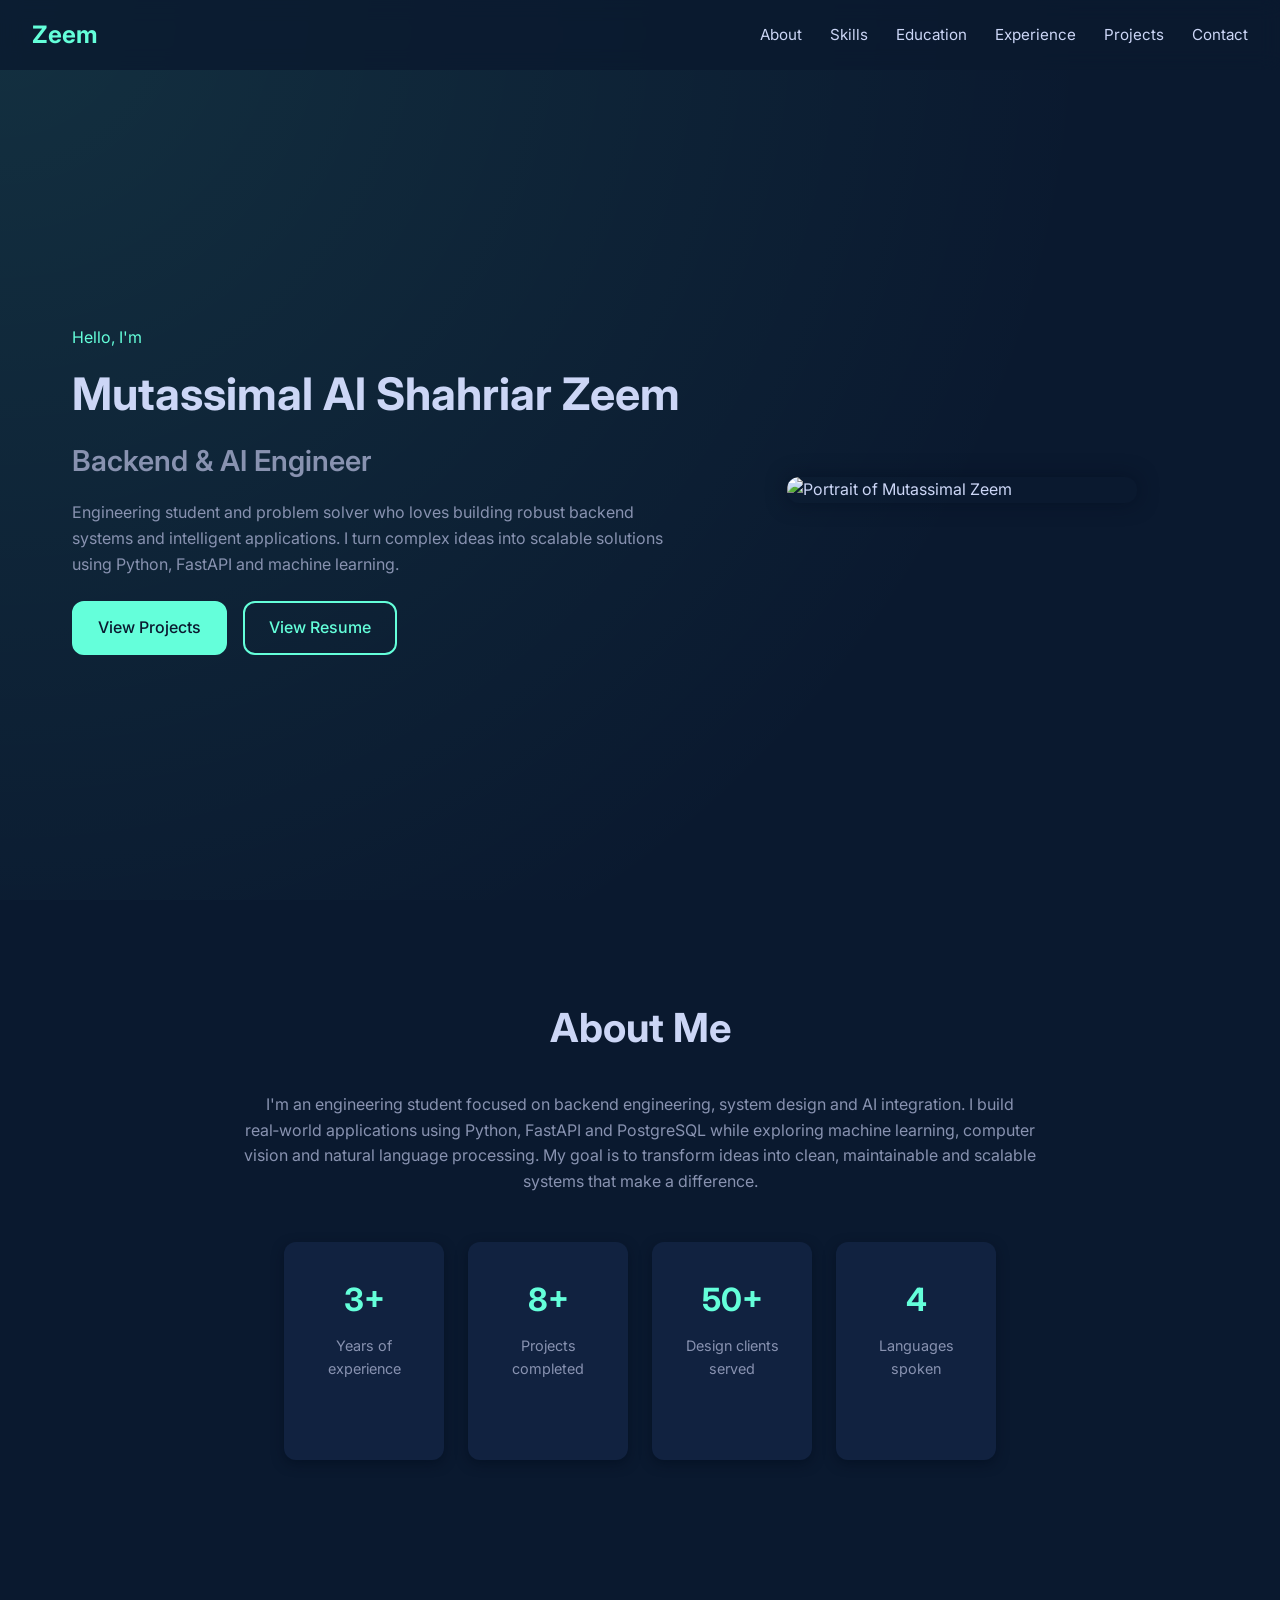
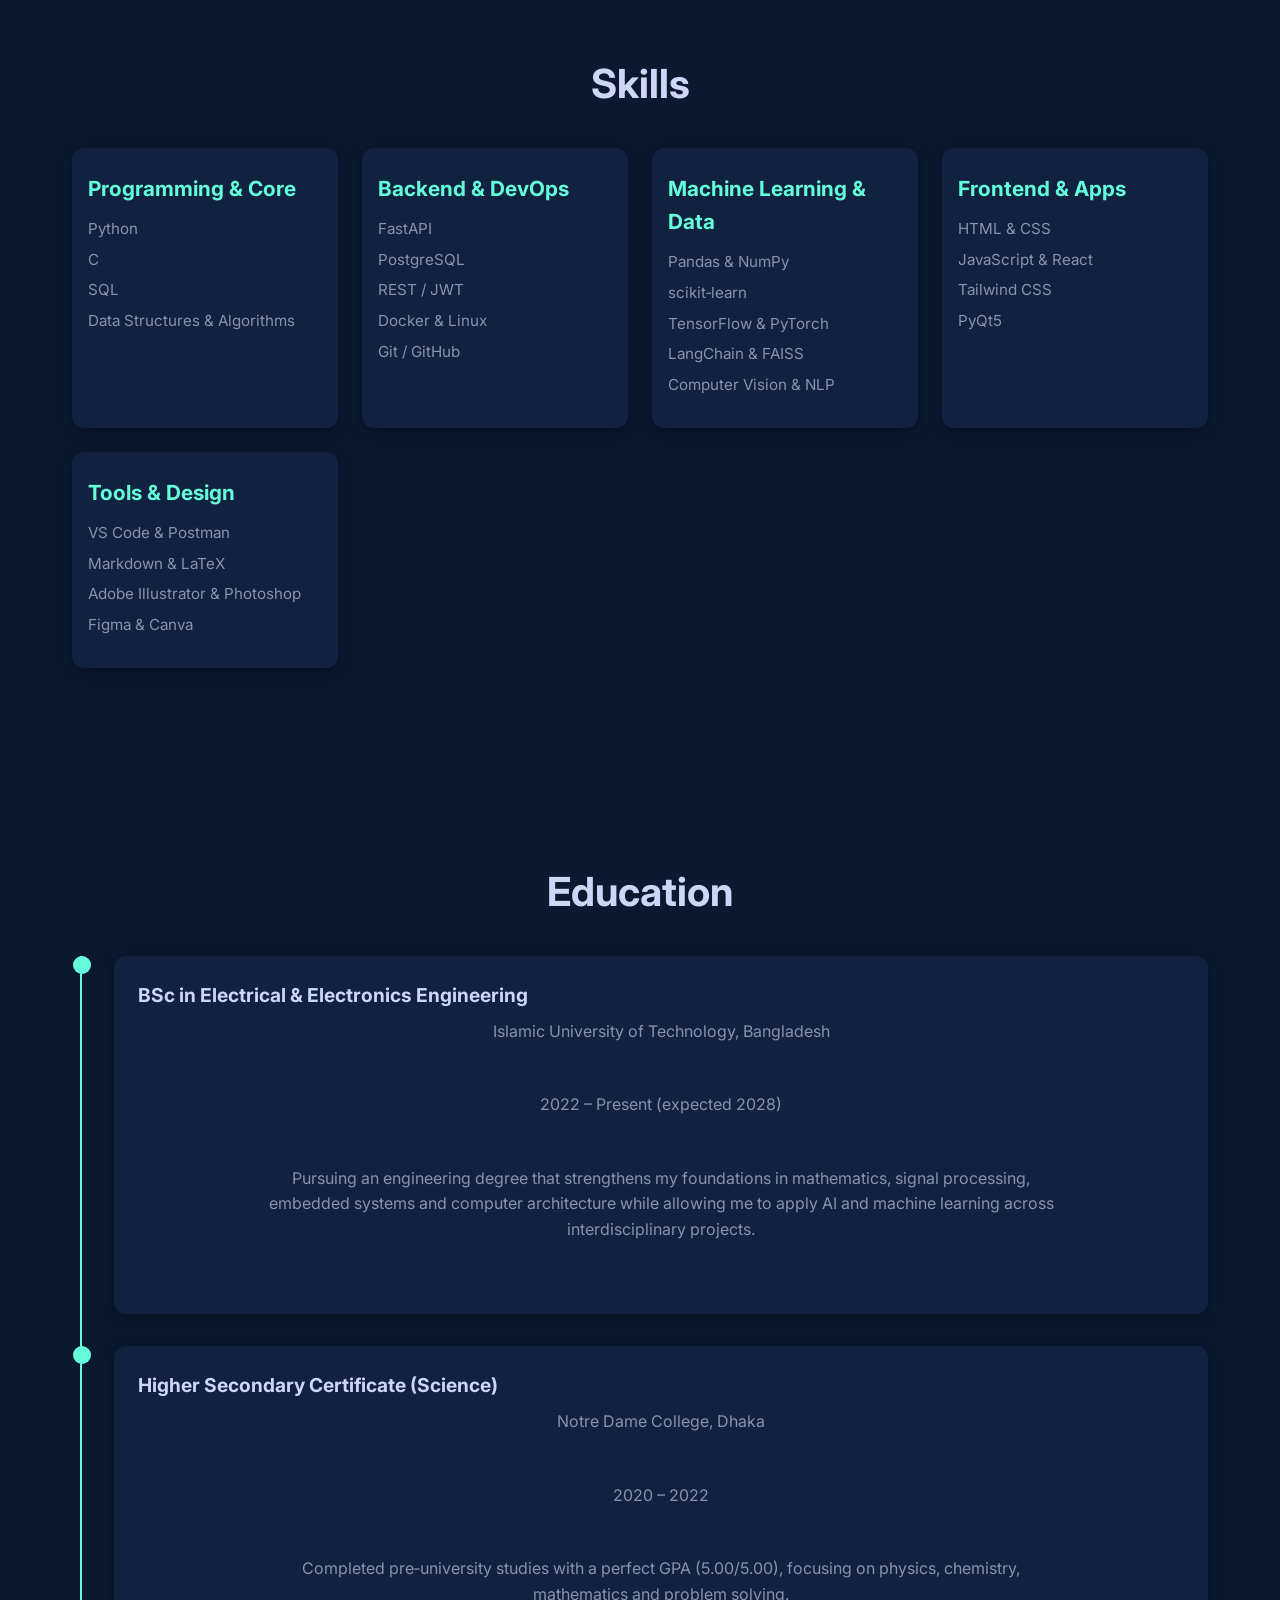
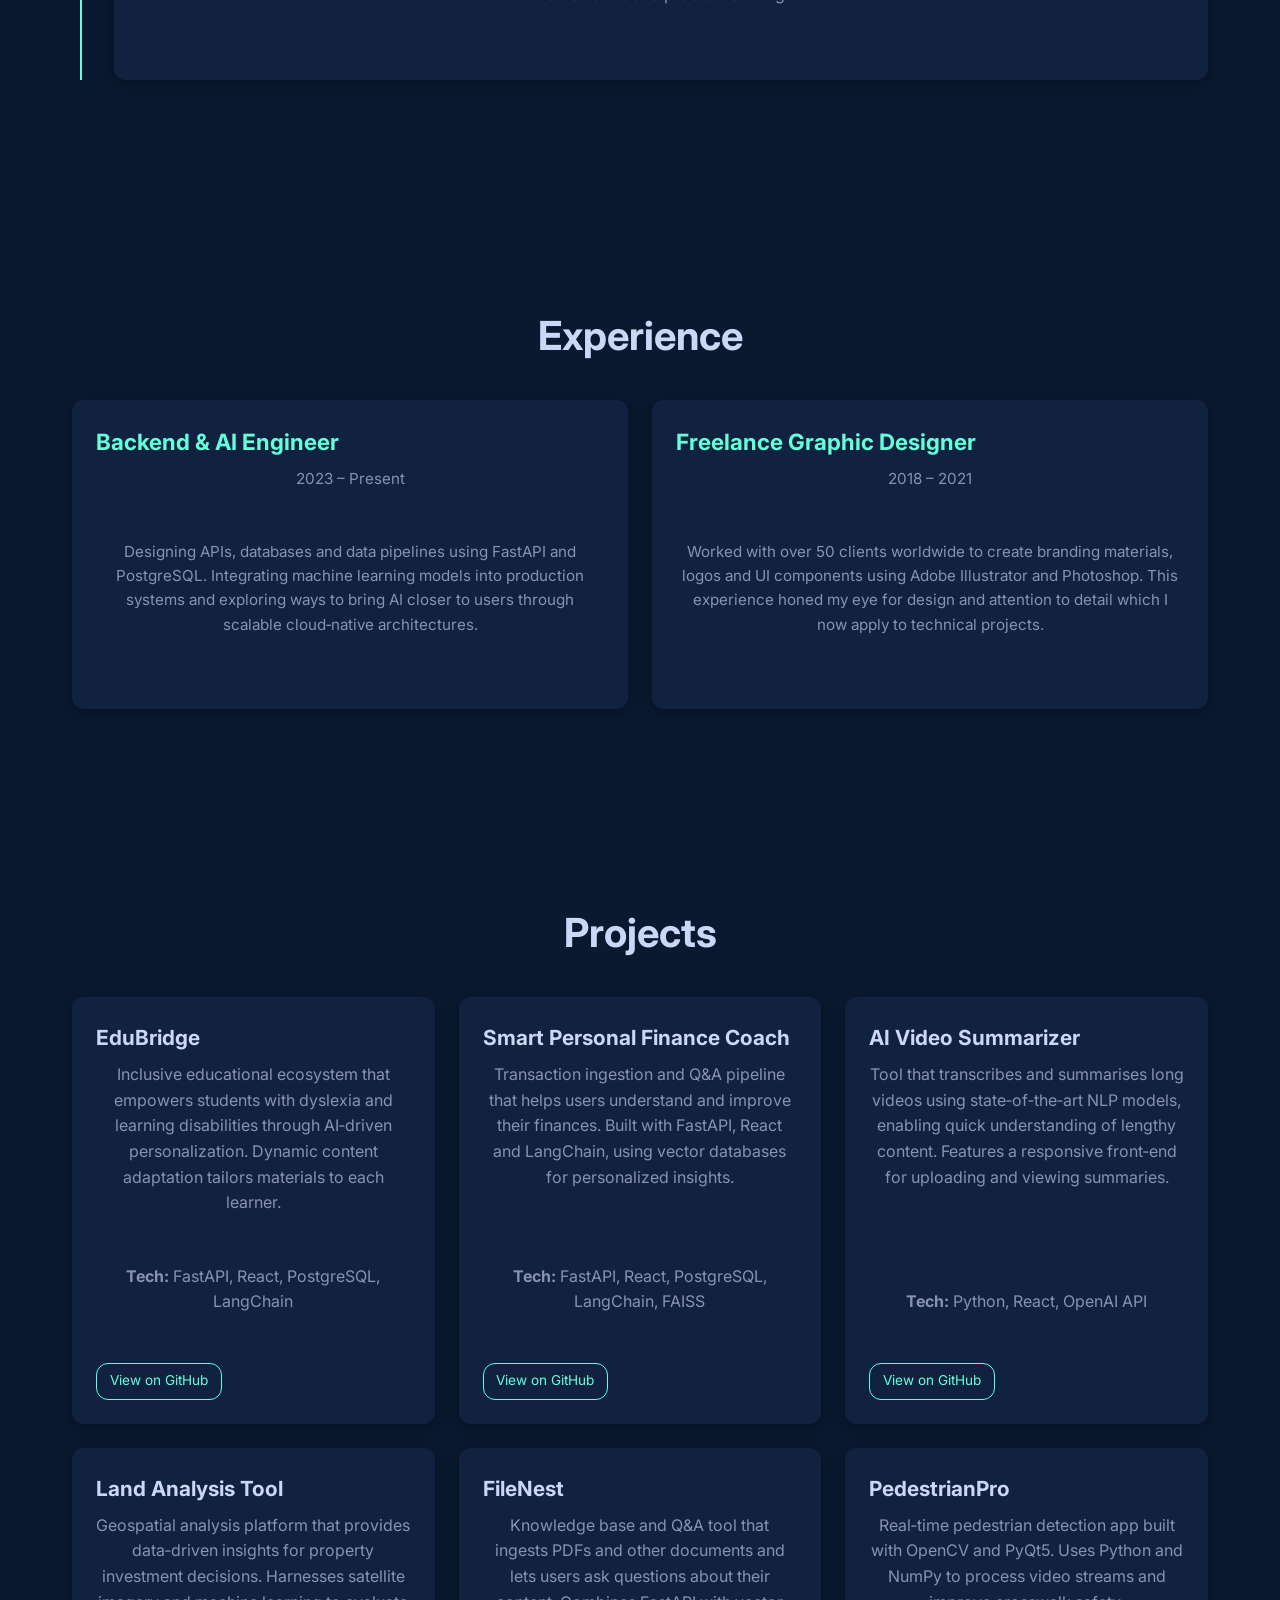
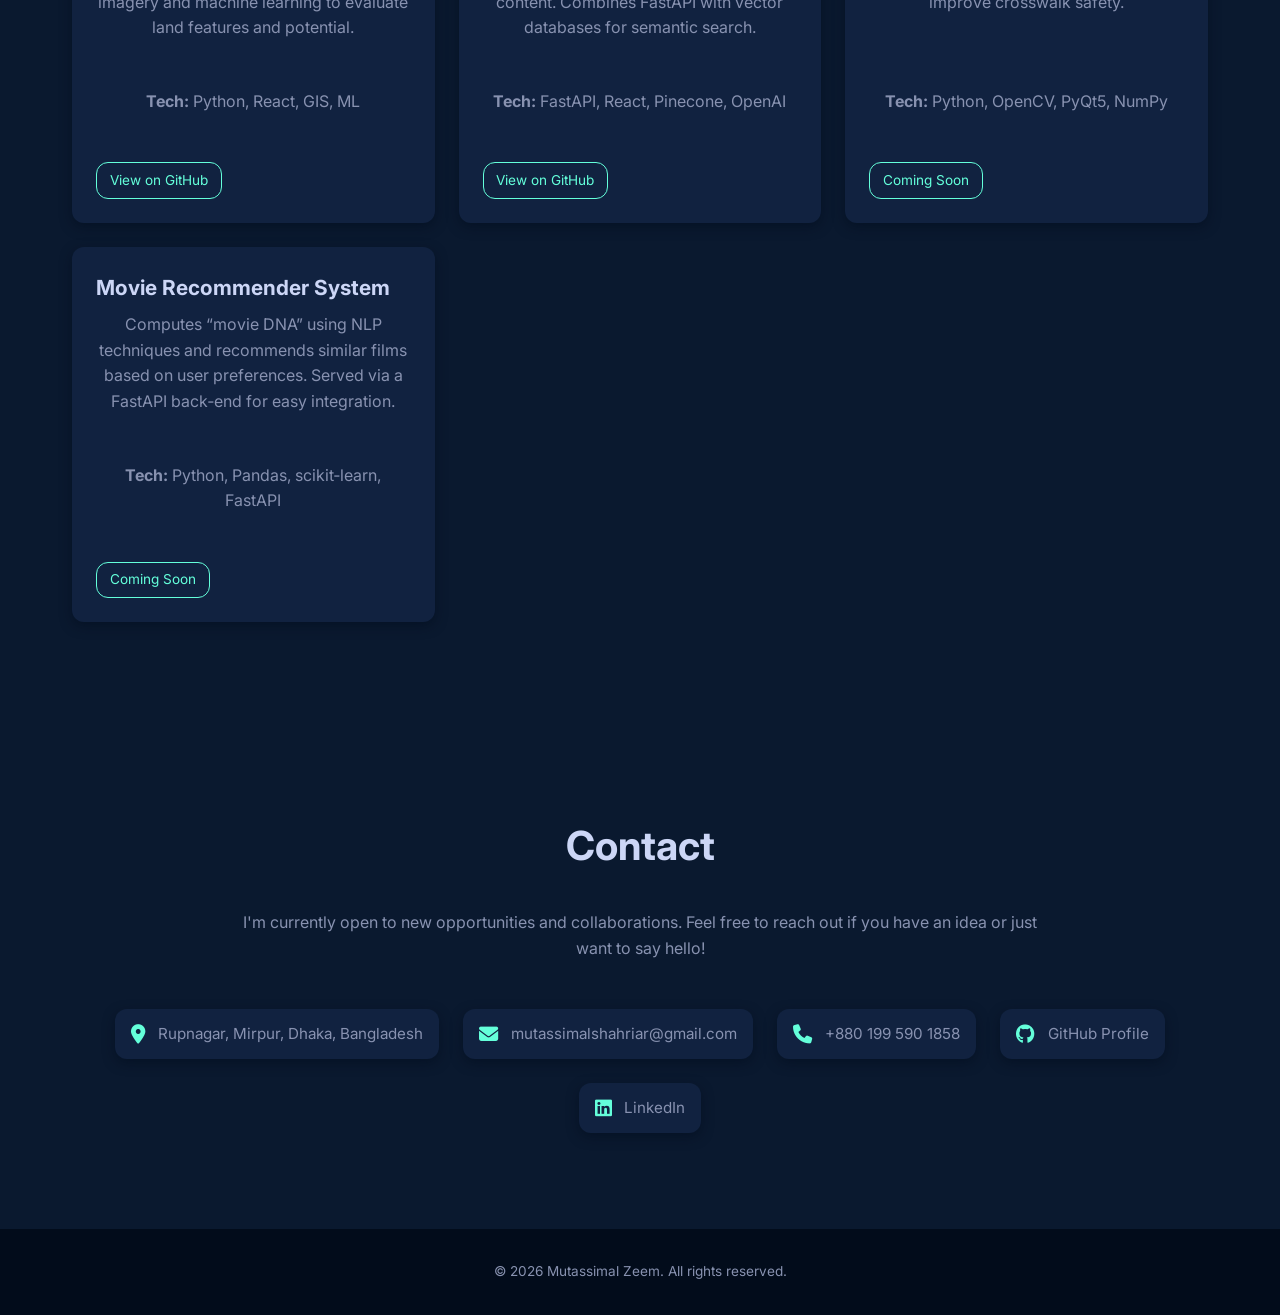
==== index.html @ 02696b47 "Redesign portfolio: update index.html and styles.css with AI engineer theme and add resume.pdf" ====
<!DOCTYPE html>
<html lang="en">
  <head>
    <meta charset="UTF-8" />
    <meta name="viewport" content="width=device-width, initial-scale=1.0" />
    <title>Mutassimal Zeem – Backend & AI Engineer</title>
    <!-- Fonts and icons -->
    <link rel="preconnect" href="https://fonts.googleapis.com" />
    <link rel="preconnect" href="https://fonts.gstatic.com" crossorigin />
    <link href="https://fonts.googleapis.com/css2?family=Montserrat:wght@400;600;700&family=Inter:wght@400;500;700&display=swap" rel="stylesheet" />
    <link rel="stylesheet" href="https://cdnjs.cloudflare.com/ajax/libs/font-awesome/6.4.2/css/all.min.css" integrity="sha512-U81mUzUPh1zNwChLazodEJQRiYF9Z2hrUDDMcLRYzKExXJqUI8kvE4P9VtpmLREeTlyLk8gTi0dxKgnHAenLrw==" crossorigin="anonymous" referrerpolicy="no-referrer" />
    <!-- Custom styles -->
    <link rel="stylesheet" href="styles.css" />
  </head>
  <body>
    <!-- Navigation bar -->
    <header class="navbar">
      <div class="logo">
        <span class="logo-accent">Zeem</span>
      </div>
      <nav class="nav-links">
        <a href="#about">About</a>
        <a href="#skills">Skills</a>
        <a href="#education">Education</a>
        <a href="#experience">Experience</a>
        <a href="#projects">Projects</a>
        <a href="#contact">Contact</a>
      </nav>
    </header>

    <!-- Hero Section -->
    <section class="hero">
      <div class="hero-content">
        <div class="hero-text">
          <p class="hero-intro">Hello, I'm</p>
          <h1 class="hero-name">Mutassimal Al Shahriar Zeem</h1>
          <h2 class="hero-title">Backend &amp; AI Engineer</h2>
          <p class="hero-description">
            Engineering student and problem solver who loves building robust backend systems and intelligent applications. I turn complex ideas into scalable solutions using Python, FastAPI and machine learning.
          </p>
          <div class="hero-buttons">
            <a href="#projects" class="btn btn-primary">View Projects</a>
            <a href="resume.pdf" target="_blank" class="btn btn-secondary">View Resume</a>
          </div>
        </div>
        <div class="hero-image">
          <!-- Placeholder image file included in repository -->
          <img src="hero.png" alt="Portrait of Mutassimal Zeem" />
        </div>
      </div>
    </section>

    <!-- About Section -->
    <section id="about" class="section about">
      <h2>About Me</h2>
      <p>
        I'm an engineering student focused on backend engineering, system design and AI integration. I build real‑world applications using Python, FastAPI and PostgreSQL while exploring machine learning, computer vision and natural language processing. My goal is to transform ideas into clean, maintainable and scalable systems that make a difference.
      </p>
      <div class="stats-grid">
        <div class="stat-card">
          <h3>3+</h3>
          <p>Years of experience</p>
        </div>
        <div class="stat-card">
          <h3>8+</h3>
          <p>Projects completed</p>
        </div>
        <div class="stat-card">
          <h3>50+</h3>
          <p>Design clients served</p>
        </div>
        <div class="stat-card">
          <h3>4</h3>
          <p>Languages spoken</p>
        </div>
      </div>
    </section>

    <!-- Skills Section -->
    <section id="skills" class="section skills">
      <h2>Skills</h2>
      <div class="skills-categories">
        <div class="skills-category">
          <h3>Programming &amp; Core</h3>
          <ul>
            <li>Python</li>
            <li>C</li>
            <li>SQL</li>
            <li>Data Structures &amp; Algorithms</li>
          </ul>
        </div>
        <div class="skills-category">
          <h3>Backend &amp; DevOps</h3>
          <ul>
            <li>FastAPI</li>
            <li>PostgreSQL</li>
            <li>REST / JWT</li>
            <li>Docker &amp; Linux</li>
            <li>Git / GitHub</li>
          </ul>
        </div>
        <div class="skills-category">
          <h3>Machine Learning &amp; Data</h3>
          <ul>
            <li>Pandas &amp; NumPy</li>
            <li>scikit‑learn</li>
            <li>TensorFlow &amp; PyTorch</li>
            <li>LangChain &amp; FAISS</li>
            <li>Computer Vision &amp; NLP</li>
          </ul>
        </div>
        <div class="skills-category">
          <h3>Frontend &amp; Apps</h3>
          <ul>
            <li>HTML &amp; CSS</li>
            <li>JavaScript &amp; React</li>
            <li>Tailwind CSS</li>
            <li>PyQt5</li>
          </ul>
        </div>
        <div class="skills-category">
          <h3>Tools &amp; Design</h3>
          <ul>
            <li>VS Code &amp; Postman</li>
            <li>Markdown &amp; LaTeX</li>
            <li>Adobe Illustrator &amp; Photoshop</li>
            <li>Figma &amp; Canva</li>
          </ul>
        </div>
      </div>
    </section>

    <!-- Education Section -->
    <section id="education" class="section education">
      <h2>Education</h2>
      <div class="timeline">
        <div class="timeline-item">
          <span class="timeline-dot"></span>
          <div class="timeline-content">
            <h3>BSc in Electrical &amp; Electronics Engineering</h3>
            <p class="timeline-location">Islamic University of Technology, Bangladesh</p>
            <p class="timeline-date">2022 – Present (expected 2028)</p>
            <p class="timeline-desc">Pursuing an engineering degree that strengthens my foundations in mathematics, signal processing, embedded systems and computer architecture while allowing me to apply AI and machine learning across interdisciplinary projects.</p>
          </div>
        </div>
        <div class="timeline-item">
          <span class="timeline-dot"></span>
          <div class="timeline-content">
            <h3>Higher Secondary Certificate (Science)</h3>
            <p class="timeline-location">Notre Dame College, Dhaka</p>
            <p class="timeline-date">2020 – 2022</p>
            <p class="timeline-desc">Completed pre‑university studies with a perfect GPA (5.00/5.00), focusing on physics, chemistry, mathematics and problem solving.</p>
          </div>
        </div>
      </div>
    </section>

    <!-- Experience Section -->
    <section id="experience" class="section experience">
      <h2>Experience</h2>
      <div class="experience-grid">
        <div class="experience-card">
          <h3>Backend &amp; AI Engineer</h3>
          <p class="experience-date">2023 – Present</p>
          <p>
            Designing APIs, databases and data pipelines using FastAPI and PostgreSQL. Integrating machine learning models into production systems and exploring ways to bring AI closer to users through scalable cloud‑native architectures.
          </p>
        </div>
        <div class="experience-card">
          <h3>Freelance Graphic Designer</h3>
          <p class="experience-date">2018 – 2021</p>
          <p>
            Worked with over 50 clients worldwide to create branding materials, logos and UI components using Adobe Illustrator and Photoshop. This experience honed my eye for design and attention to detail which I now apply to technical projects.
          </p>
        </div>
      </div>
    </section>

    <!-- Projects Section -->
    <section id="projects" class="section projects">
      <h2>Projects</h2>
      <div class="projects-grid">
        <!-- Project: EduBridge -->
        <div class="project-card">
          <h3>EduBridge</h3>
          <p class="project-desc">
            Inclusive educational ecosystem that empowers students with dyslexia and learning disabilities through AI‑driven personalization. Dynamic content adaptation tailors materials to each learner.
          </p>
          <p class="project-tech"><strong>Tech:</strong> FastAPI, React, PostgreSQL, LangChain</p>
          <a class="project-link" href="https://github.com/mutassimalzeem/EduBridge" target="_blank" rel="noopener noreferrer">View on GitHub</a>
        </div>
        <!-- Project: Smart Personal Finance Coach -->
        <div class="project-card">
          <h3>Smart Personal Finance Coach</h3>
          <p class="project-desc">
            Transaction ingestion and Q&amp;A pipeline that helps users understand and improve their finances. Built with FastAPI, React and LangChain, using vector databases for personalized insights.
          </p>
          <p class="project-tech"><strong>Tech:</strong> FastAPI, React, PostgreSQL, LangChain, FAISS</p>
          <a class="project-link" href="https://github.com/mutassimalzeem/smart-personal-finance-coach" target="_blank" rel="noopener noreferrer">View on GitHub</a>
        </div>
        <!-- Project: AI Video Summarizer -->
        <div class="project-card">
          <h3>AI Video Summarizer</h3>
          <p class="project-desc">
            Tool that transcribes and summarises long videos using state‑of‑the‑art NLP models, enabling quick understanding of lengthy content. Features a responsive front‑end for uploading and viewing summaries.
          </p>
          <p class="project-tech"><strong>Tech:</strong> Python, React, OpenAI API</p>
          <a class="project-link" href="https://github.com/mutassimalzeem/ai-video-summarizer" target="_blank" rel="noopener noreferrer">View on GitHub</a>
        </div>
        <!-- Project: Land Analysis Tool -->
        <div class="project-card">
          <h3>Land Analysis Tool</h3>
          <p class="project-desc">
            Geospatial analysis platform that provides data‑driven insights for property investment decisions. Harnesses satellite imagery and machine learning to evaluate land features and potential.
          </p>
          <p class="project-tech"><strong>Tech:</strong> Python, React, GIS, ML</p>
          <a class="project-link" href="https://github.com/mutassimalzeem/land-analysis-tool" target="_blank" rel="noopener noreferrer">View on GitHub</a>
        </div>
        <!-- Project: FileNest -->
        <div class="project-card">
          <h3>FileNest</h3>
          <p class="project-desc">
            Knowledge base and Q&amp;A tool that ingests PDFs and other documents and lets users ask questions about their content. Combines FastAPI with vector databases for semantic search.
          </p>
          <p class="project-tech"><strong>Tech:</strong> FastAPI, React, Pinecone, OpenAI</p>
          <a class="project-link" href="https://github.com/mutassimalzeem/FileNest" target="_blank" rel="noopener noreferrer">View on GitHub</a>
        </div>
        <!-- Project: PedestrianPro -->
        <div class="project-card">
          <h3>PedestrianPro</h3>
          <p class="project-desc">
            Real‑time pedestrian detection app built with OpenCV and PyQt5. Uses Python and NumPy to process video streams and improve crosswalk safety.
          </p>
          <p class="project-tech"><strong>Tech:</strong> Python, OpenCV, PyQt5, NumPy</p>
          <a class="project-link" href="#" onclick="alert('This project repository is private or unpublished.')">Coming Soon</a>
        </div>
        <!-- Project: Movie Recommender System -->
        <div class="project-card">
          <h3>Movie Recommender System</h3>
          <p class="project-desc">
            Computes “movie DNA” using NLP techniques and recommends similar films based on user preferences. Served via a FastAPI back‑end for easy integration.
          </p>
          <p class="project-tech"><strong>Tech:</strong> Python, Pandas, scikit‑learn, FastAPI</p>
          <a class="project-link" href="#" onclick="alert('This project repository is private or unpublished.')">Coming Soon</a>
        </div>
      </div>
    </section>

    <!-- Contact Section -->
    <section id="contact" class="section contact">
      <h2>Contact</h2>
      <p>I'm currently open to new opportunities and collaborations. Feel free to reach out if you have an idea or just want to say hello!</p>
      <div class="contact-grid">
        <div class="contact-item">
          <i class="fa-solid fa-location-dot"></i>
          <span>Rupnagar, Mirpur, Dhaka, Bangladesh</span>
        </div>
        <div class="contact-item">
          <i class="fa-solid fa-envelope"></i>
          <a href="mailto:mutassimalshahriar@gmail.com">mutassimalshahriar@gmail.com</a>
        </div>
        <div class="contact-item">
          <i class="fa-solid fa-phone"></i>
          <a href="tel:+8801995901858">+880 199 590 1858</a>
        </div>
        <div class="contact-item">
          <i class="fa-brands fa-github"></i>
          <a href="https://github.com/mutassimalzeem" target="_blank" rel="noopener noreferrer">GitHub Profile</a>
        </div>
        <div class="contact-item">
          <i class="fa-brands fa-linkedin"></i>
          <a href="https://www.linkedin.com/in/mutassimalzeem" target="_blank" rel="noopener noreferrer">LinkedIn</a>
        </div>
      </div>
    </section>

    <!-- Footer -->
    <footer class="footer">
      <p>&copy; <span id="year"></span> Mutassimal Zeem. All rights reserved.</p>
    </footer>

    <script>
      // Update copyright year dynamically
      document.getElementById('year').textContent = new Date().getFullYear();
    </script>
  </body>
</html>
---- styles.css ----
/*
  Custom styles for Mutassimal Zeem's portfolio
  Inspired by modern developer portfolios with a clean dark theme and vibrant accents.
  The design uses CSS variables for easy theming and responsive grids for layout.
*/

/* Root variables for colours and sizing */
:root {
  --primary: #64ffda;        /* accent colour for links and highlights */
  --secondary: #8892b0;      /* secondary text colour */
  --bg: #0a192f;             /* main background colour */
  --bg-light: #112240;       /* lighter background for cards */
  --text: #ccd6f6;           /* primary text colour */
  --card-bg: #112240;        /* card background */
  --border-radius: 12px;     /* base border radius */
}

/* Global reset and typography */
* {
  margin: 0;
  padding: 0;
  box-sizing: border-box;
}

body {
  font-family: 'Inter', 'Montserrat', sans-serif;
  background-color: var(--bg);
  color: var(--text);
  line-height: 1.6;
  -webkit-font-smoothing: antialiased;
}

/* Navigation bar */
.navbar {
  position: fixed;
  top: 0;
  left: 0;
  width: 100%;
  padding: 1rem 2rem;
  background: rgba(10, 25, 47, 0.8);
  backdrop-filter: blur(10px);
  display: flex;
  justify-content: space-between;
  align-items: center;
  z-index: 1000;
}

.logo {
  font-size: 1.5rem;
  font-weight: 700;
  color: var(--text);
}

.logo-accent {
  color: var(--primary);
}

.nav-links a {
  margin-left: 1.5rem;
  color: var(--text);
  text-decoration: none;
  font-size: 0.95rem;
  transition: color 0.2s ease;
}

.nav-links a:hover {
  color: var(--primary);
}

/* Hero section */
.hero {
  display: flex;
  align-items: center;
  justify-content: center;
  min-height: 100vh;
  padding-top: 5rem; /* offset for fixed nav */
  background: radial-gradient(circle at top left, rgba(100, 255, 218, 0.1), transparent 70%);
}

.hero-content {
  display: flex;
  flex-wrap: wrap;
  align-items: center;
  justify-content: space-between;
  max-width: 1200px;
  width: 100%;
  padding: 0 2rem;
}

.hero-text {
  flex: 1 1 500px;
}

.hero-intro {
  color: var(--primary);
  font-size: 1rem;
  margin-bottom: 0.5rem;
}

.hero-name {
  font-size: 2.8rem;
  font-weight: 700;
  color: var(--text);
  margin-bottom: 0.5rem;
}

.hero-title {
  font-size: 1.8rem;
  font-weight: 600;
  color: var(--secondary);
  margin-bottom: 1rem;
}

.hero-description {
  font-size: 1rem;
  color: var(--secondary);
  margin-bottom: 1.5rem;
  max-width: 600px;
}

.hero-buttons {
  display: flex;
  gap: 1rem;
}

.btn {
  display: inline-block;
  padding: 0.75rem 1.5rem;
  border-radius: var(--border-radius);
  text-decoration: none;
  font-weight: 500;
  border: 2px solid var(--primary);
  transition: background 0.3s ease, color 0.3s ease;
}

.btn-primary {
  background: var(--primary);
  color: var(--bg);
}

.btn-primary:hover {
  background: transparent;
  color: var(--primary);
}

.btn-secondary {
  background: transparent;
  color: var(--primary);
}

.btn-secondary:hover {
  background: var(--primary);
  color: var(--bg);
}

.hero-image {
  flex: 1 1 350px;
  display: flex;
  justify-content: center;
}

.hero-image img {
  width: 100%;
  max-width: 350px;
  border-radius: var(--border-radius);
  box-shadow: 0 0 20px rgba(2, 12, 27, 0.5);
}

/* Generic section styling */
.section {
  padding: 6rem 2rem;
  max-width: 1200px;
  margin: 0 auto;
}

.section h2 {
  text-align: center;
  font-size: 2.5rem;
  margin-bottom: 2rem;
  color: var(--text);
}

.section p {
  font-size: 1rem;
  color: var(--secondary);
  max-width: 800px;
  margin: 0 auto 3rem auto;
  text-align: center;
}

/* Stats grid */
.stats-grid {
  display: flex;
  flex-wrap: wrap;
  justify-content: center;
  gap: 1.5rem;
}

.stat-card {
  background: var(--card-bg);
  padding: 2rem;
  border-radius: var(--border-radius);
  text-align: center;
  width: 160px;
  box-shadow: 0 4px 12px rgba(2, 12, 27, 0.5);
  transition: transform 0.2s ease;
}

.stat-card:hover {
  transform: translateY(-5px);
}

.stat-card h3 {
  font-size: 2rem;
  color: var(--primary);
  margin-bottom: 0.5rem;
}

.stat-card p {
  font-size: 0.9rem;
  color: var(--secondary);
}

/* Skills section */
.skills-categories {
  display: grid;
  grid-template-columns: repeat(auto-fit, minmax(220px, 1fr));
  gap: 1.5rem;
}

.skills-category {
  background: var(--card-bg);
  padding: 1.5rem 1rem;
  border-radius: var(--border-radius);
  box-shadow: 0 4px 12px rgba(2, 12, 27, 0.5);
}

.skills-category h3 {
  font-size: 1.3rem;
  color: var(--primary);
  margin-bottom: 0.75rem;
}

.skills-category ul {
  list-style: none;
}

.skills-category li {
  font-size: 0.95rem;
  color: var(--secondary);
  margin-bottom: 0.4rem;
}

/* Timeline for education */
.timeline {
  border-left: 2px solid var(--primary);
  position: relative;
  margin-left: 0.5rem;
}

.timeline-item {
  position: relative;
  padding-left: 2rem;
  margin-bottom: 2rem;
}

.timeline-dot {
  position: absolute;
  left: -9px;
  top: 0;
  width: 18px;
  height: 18px;
  background: var(--primary);
  border-radius: 50%;
}

.timeline-content {
  background: var(--card-bg);
  padding: 1.5rem;
  border-radius: var(--border-radius);
  box-shadow: 0 4px 12px rgba(2, 12, 27, 0.5);
}

.timeline-content h3 {
  color: var(--text);
  font-size: 1.2rem;
  margin-bottom: 0.5rem;
}

.timeline-location {
  font-size: 0.95rem;
  color: var(--primary);
  margin-bottom: 0.25rem;
}

.timeline-date {
  font-size: 0.85rem;
  color: var(--secondary);
  margin-bottom: 0.5rem;
}

.timeline-desc {
  font-size: 0.9rem;
  color: var(--secondary);
}

/* Experience section */
.experience-grid {
  display: flex;
  flex-wrap: wrap;
  gap: 1.5rem;
  justify-content: center;
}

.experience-card {
  background: var(--card-bg);
  padding: 1.5rem;
  border-radius: var(--border-radius);
  box-shadow: 0 4px 12px rgba(2, 12, 27, 0.5);
  flex: 1 1 350px;
  transition: transform 0.2s ease;
}

.experience-card:hover {
  transform: translateY(-5px);
}

.experience-card h3 {
  color: var(--primary);
  font-size: 1.4rem;
  margin-bottom: 0.5rem;
}

.experience-date {
  font-size: 0.85rem;
  color: var(--secondary);
  margin-bottom: 0.75rem;
}

.experience-card p {
  font-size: 0.95rem;
  color: var(--secondary);
}

/* Projects section */
.projects-grid {
  display: grid;
  grid-template-columns: repeat(auto-fit, minmax(280px, 1fr));
  gap: 1.5rem;
}

.project-card {
  background: var(--card-bg);
  padding: 1.5rem;
  border-radius: var(--border-radius);
  box-shadow: 0 4px 12px rgba(2, 12, 27, 0.5);
  display: flex;
  flex-direction: column;
  transition: transform 0.2s ease;
}

.project-card:hover {
  transform: translateY(-5px);
}

.project-card h3 {
  color: var(--text);
  font-size: 1.3rem;
  margin-bottom: 0.5rem;
}

.project-desc {
  font-size: 0.9rem;
  color: var(--secondary);
  margin-bottom: 0.75rem;
  flex: 1;
}

.project-tech {
  font-size: 0.8rem;
  color: var(--secondary);
  margin-bottom: 0.75rem;
}

.project-link {
  align-self: flex-start;
  display: inline-block;
  color: var(--primary);
  text-decoration: none;
  border: 1px solid var(--primary);
  padding: 0.4rem 0.8rem;
  border-radius: var(--border-radius);
  font-size: 0.85rem;
  transition: background 0.2s ease;
}

.project-link:hover {
  background: var(--primary);
  color: var(--bg);
}

/* Contact section */
.contact-grid {
  display: flex;
  flex-wrap: wrap;
  justify-content: center;
  gap: 1.5rem;
}

.contact-item {
  display: flex;
  align-items: center;
  gap: 0.8rem;
  background: var(--card-bg);
  padding: 0.8rem 1rem;
  border-radius: var(--border-radius);
  box-shadow: 0 4px 12px rgba(2, 12, 27, 0.5);
}

.contact-item i {
  color: var(--primary);
  font-size: 1.2rem;
}

.contact-item a,
.contact-item span {
  color: var(--secondary);
  font-size: 0.95rem;
  text-decoration: none;
}

.contact-item a:hover {
  color: var(--primary);
}

/* Footer */
.footer {
  padding: 2rem;
  text-align: center;
  background: #020c1b;
  color: var(--secondary);
  font-size: 0.85rem;
}

/* Responsive tweaks */
@media (max-width: 768px) {
  .hero-content {
    flex-direction: column;
    text-align: center;
  }

  .hero-text {
    margin-bottom: 2rem;
  }

  .nav-links a {
    margin-left: 1rem;
  }
}
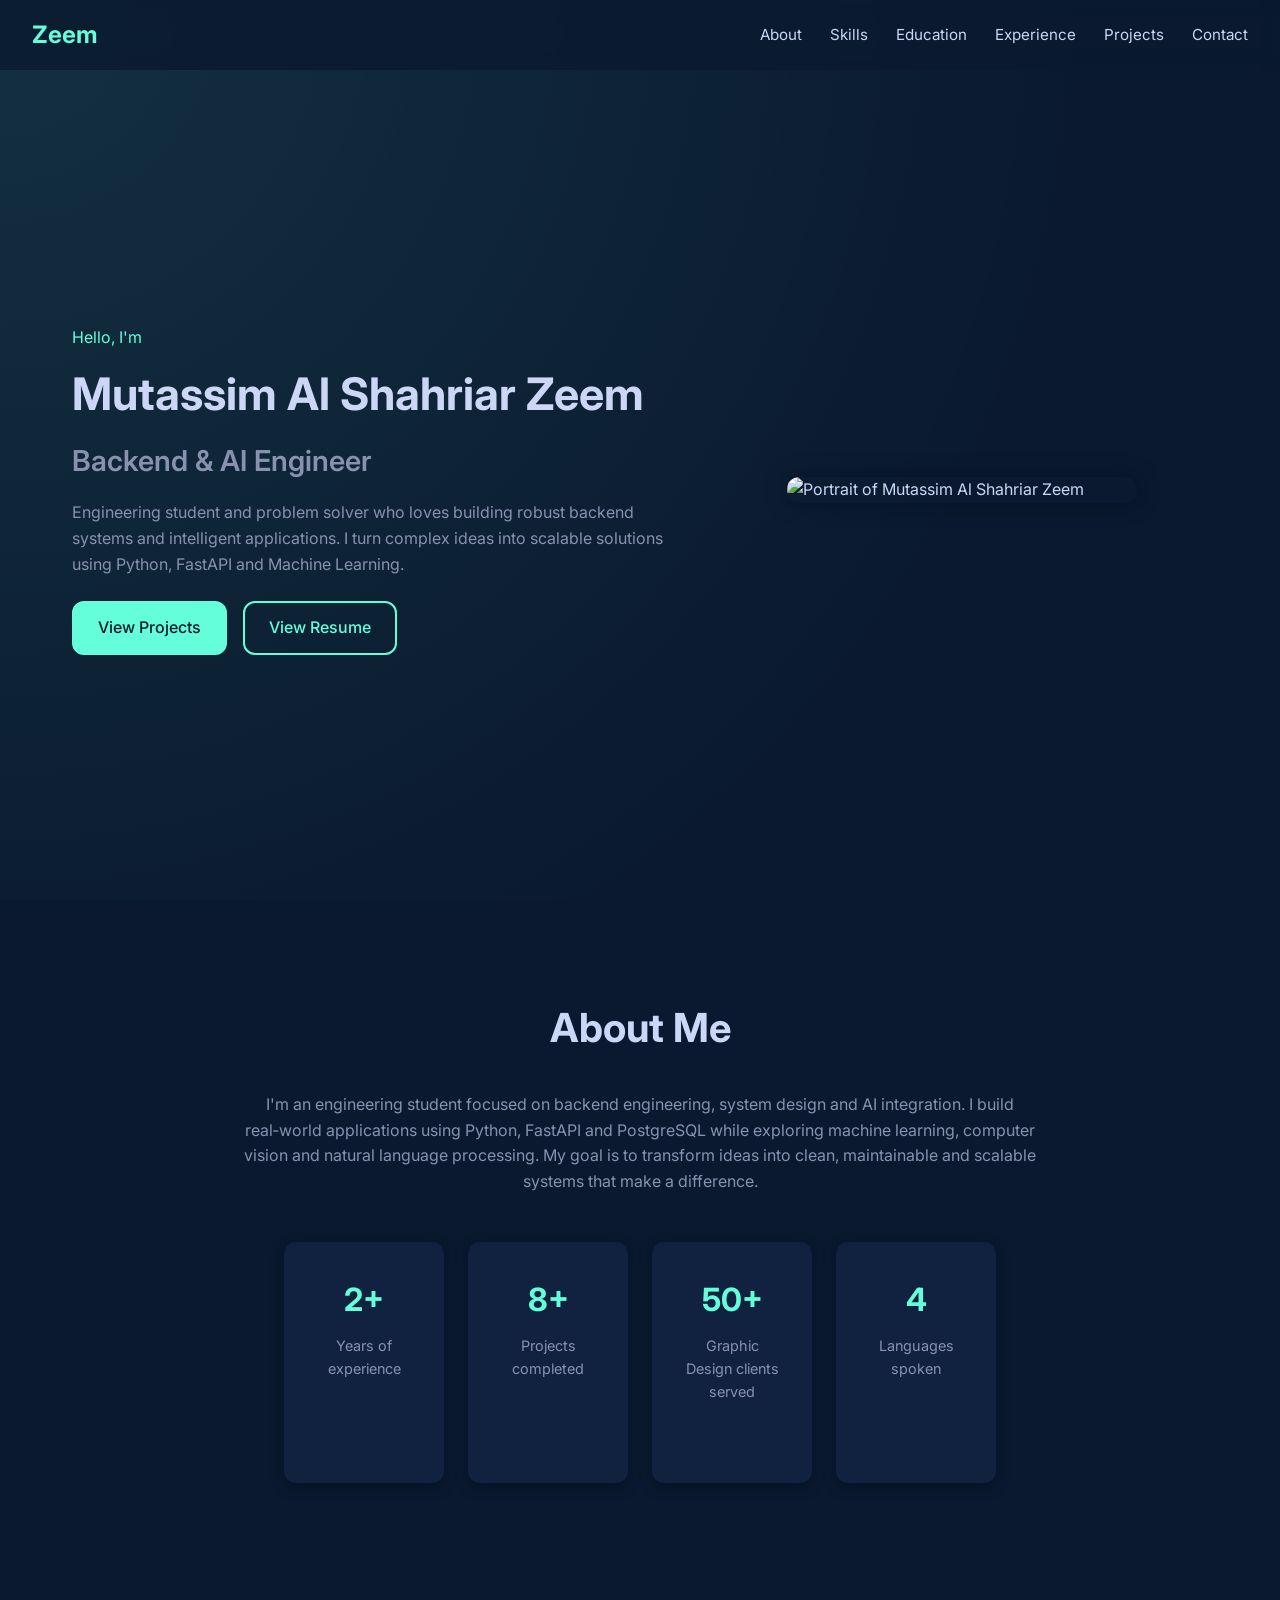
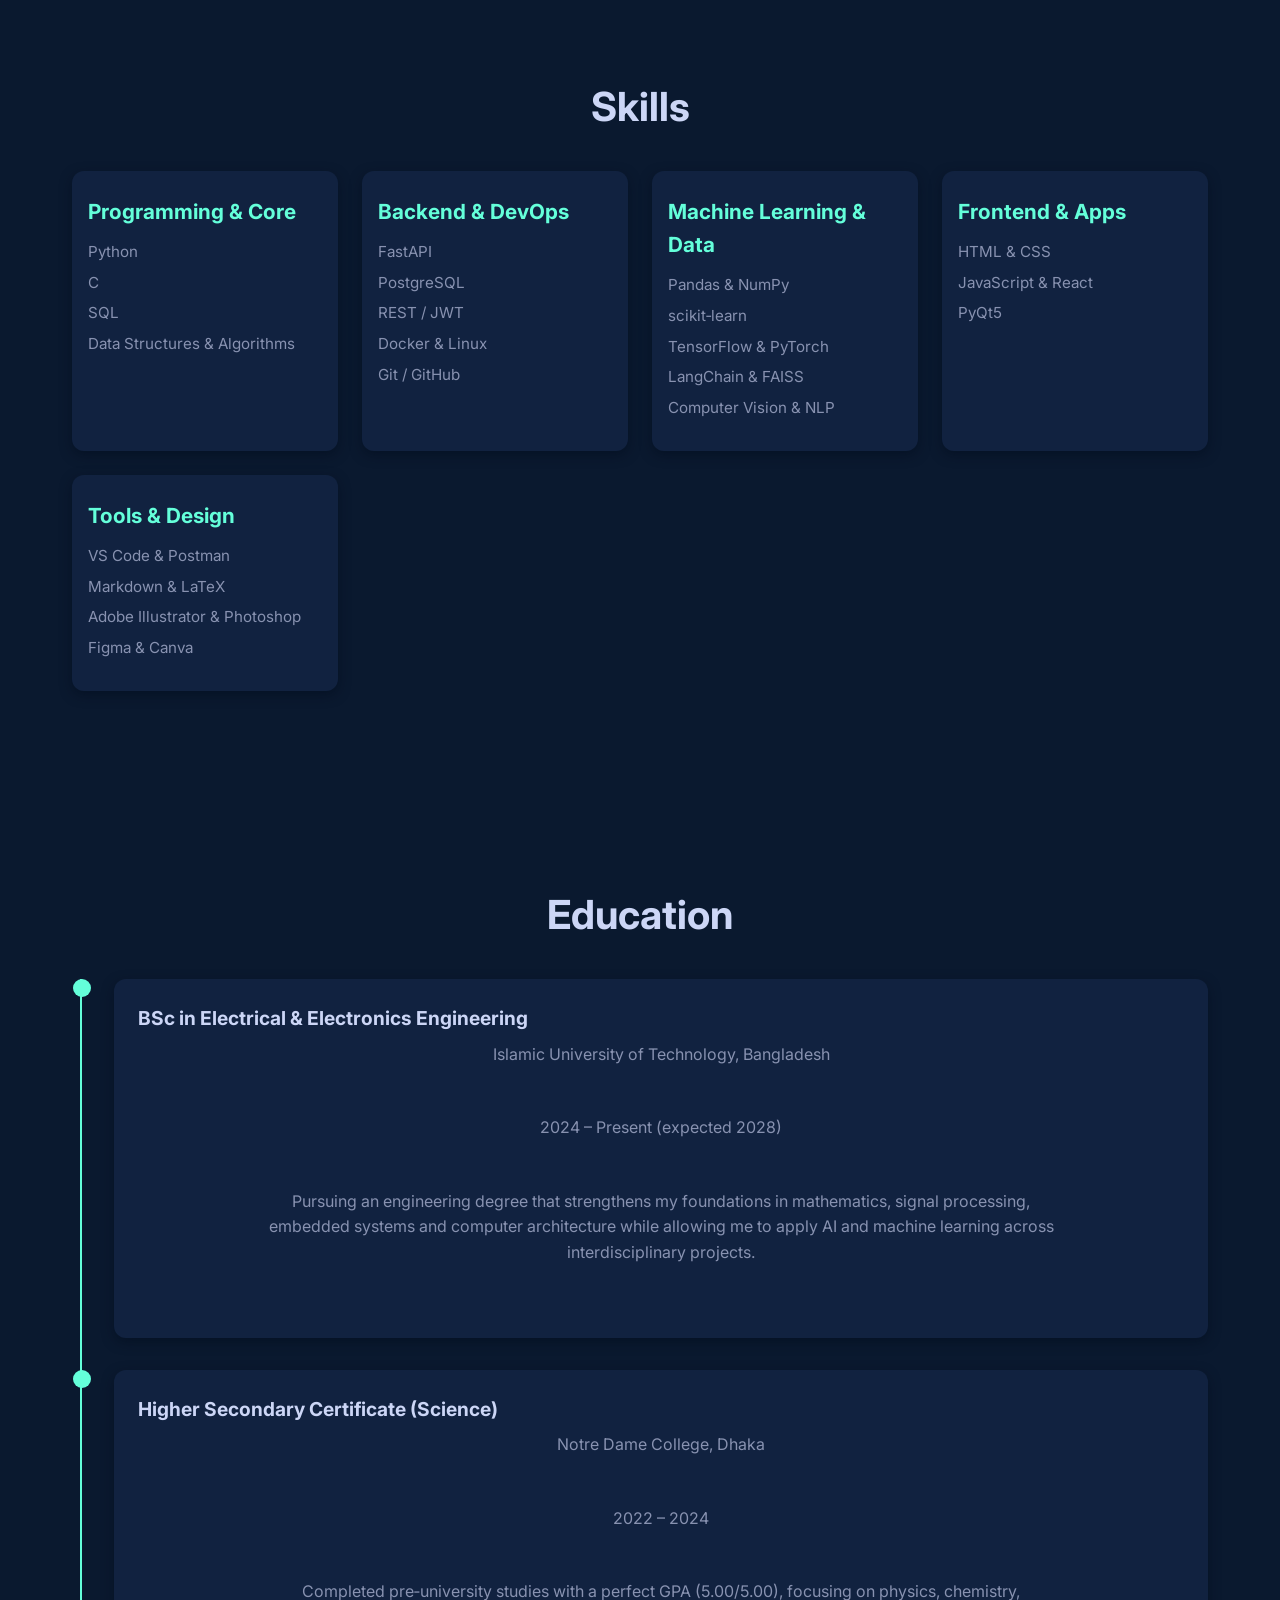
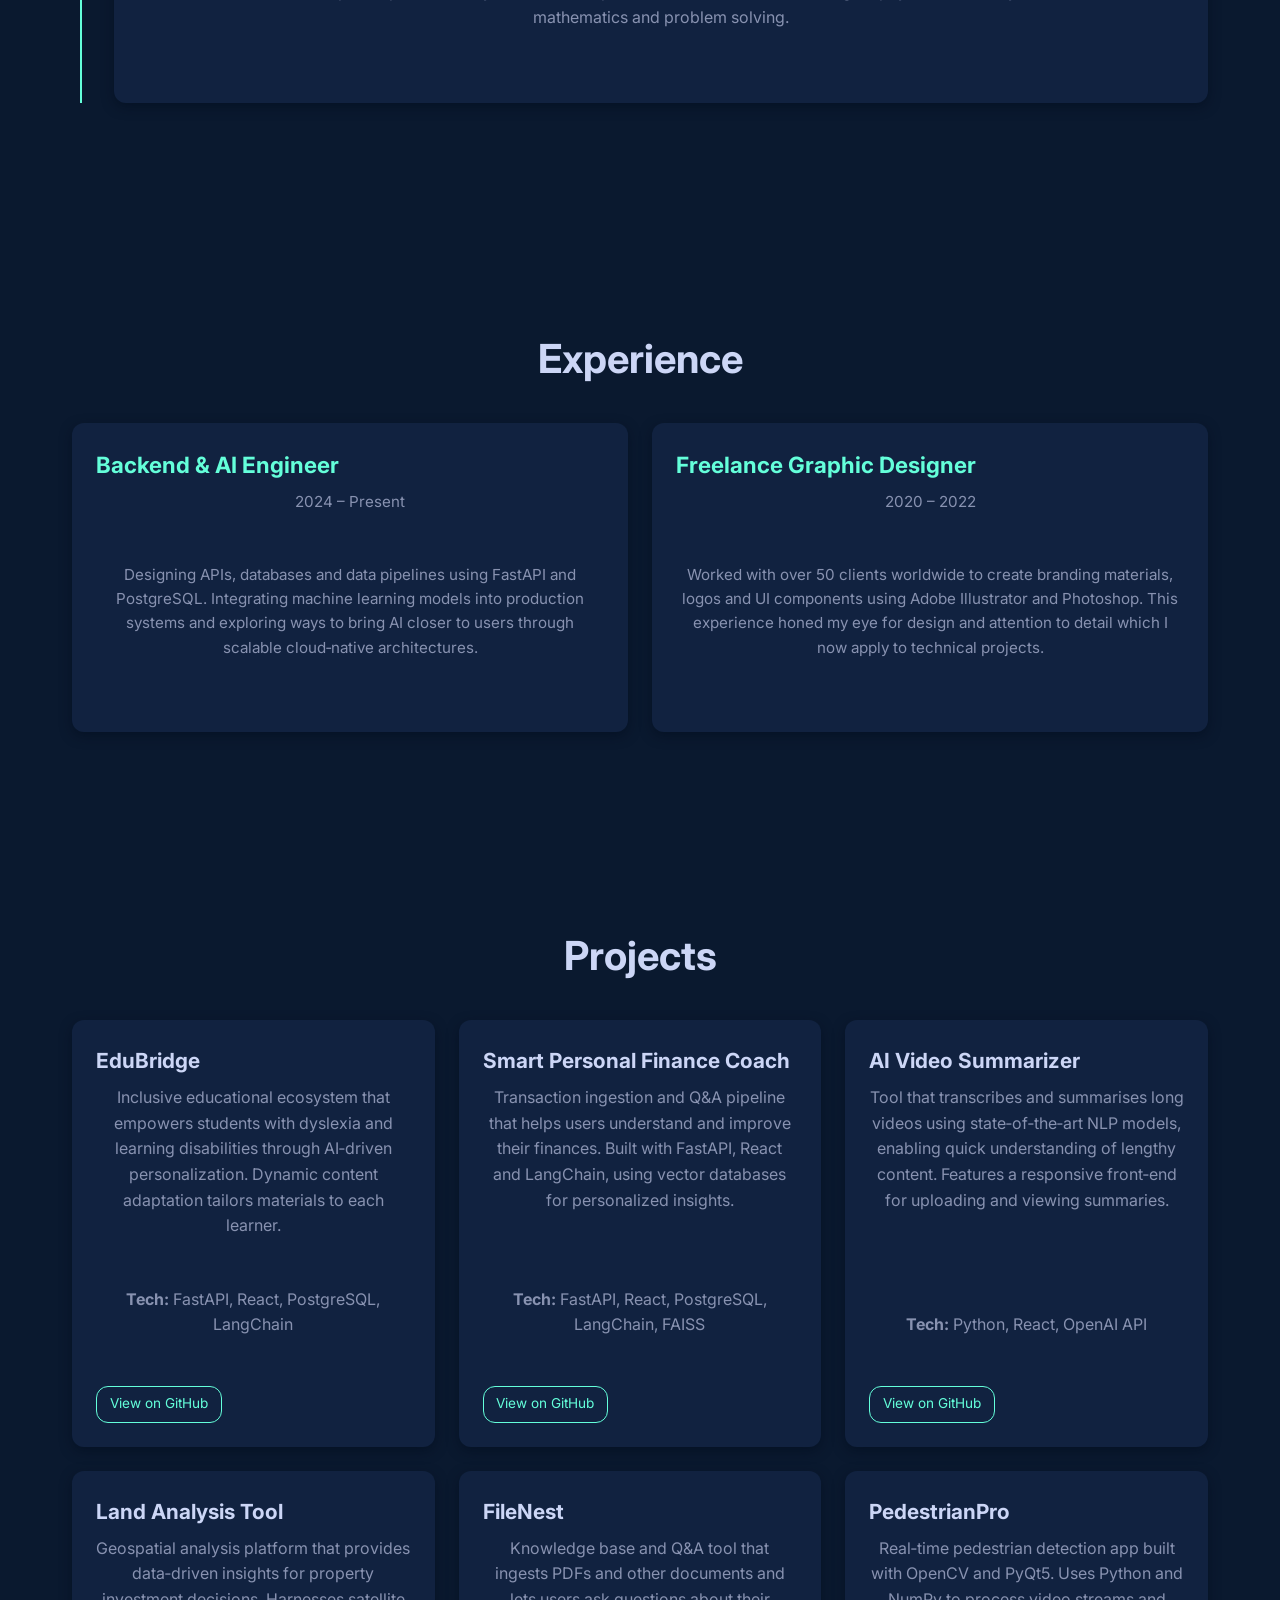
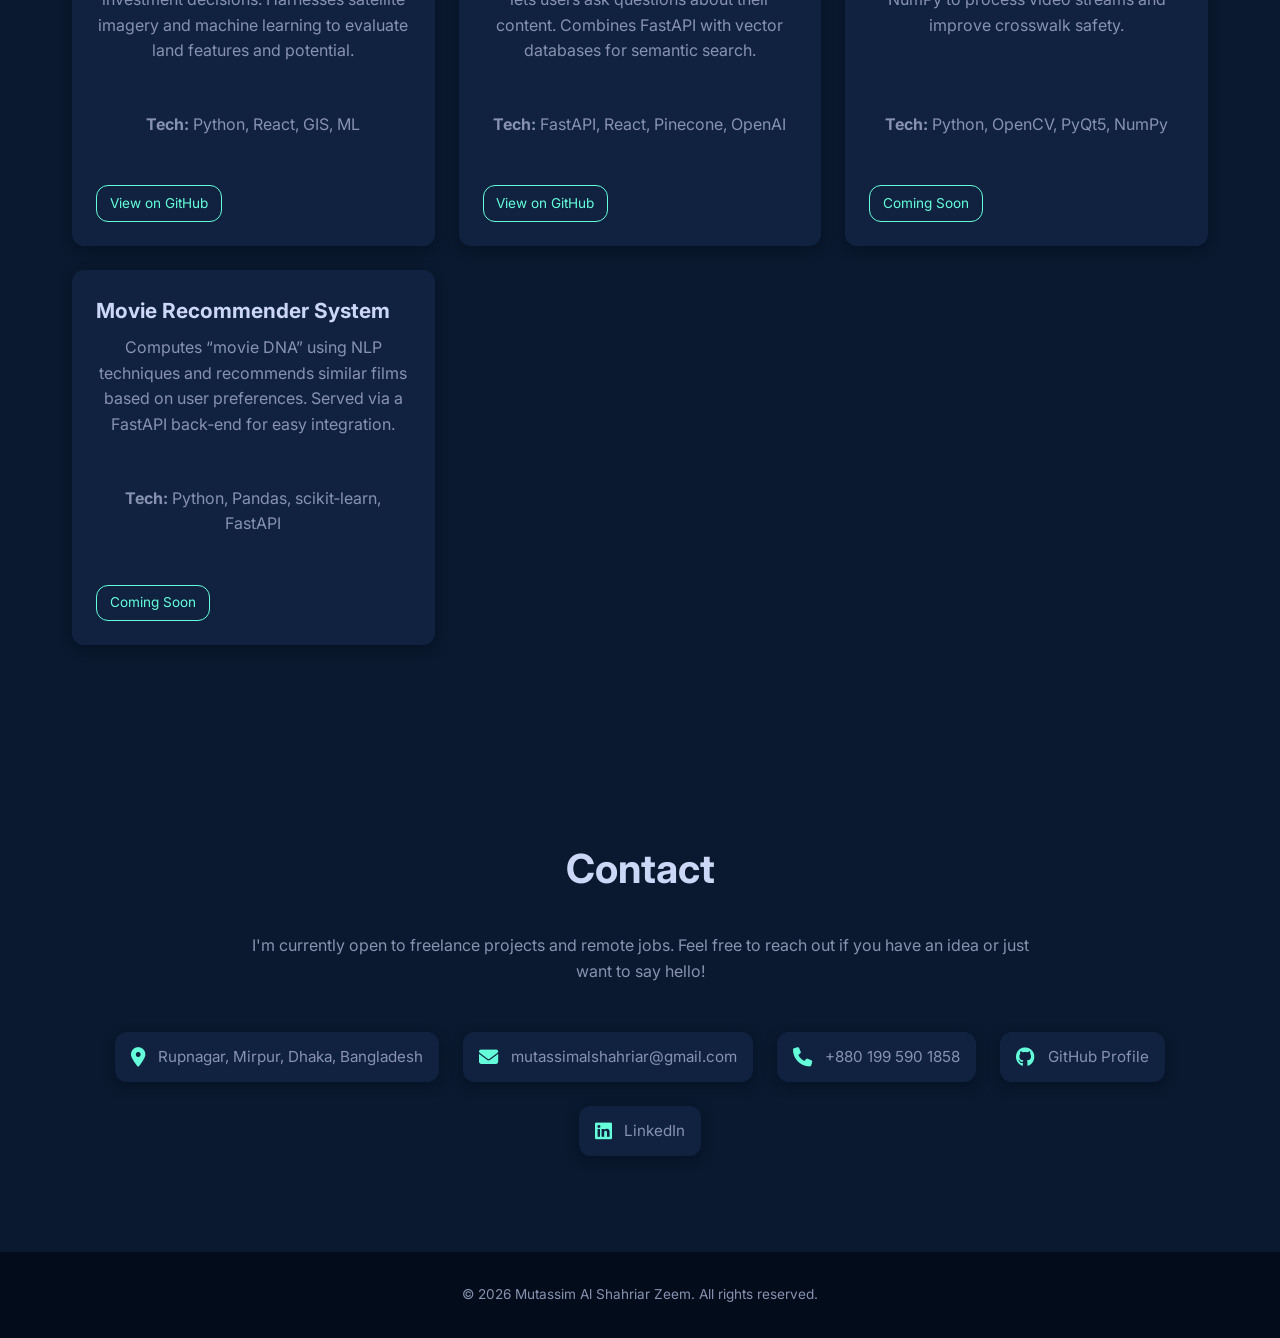
==== commit 78290840: "Update personal information and titles in index.html" ====
--- a/index.html
+++ b/index.html
@@ -3,7 +3,7 @@
   <head>
     <meta charset="UTF-8" />
     <meta name="viewport" content="width=device-width, initial-scale=1.0" />
-    <title>Mutassimal Zeem – Backend & AI Engineer</title>
+    <title>Mutassim al Zeem – Backend & AI Engineer</title>
     <!-- Fonts and icons -->
     <link rel="preconnect" href="https://fonts.googleapis.com" />
     <link rel="preconnect" href="https://fonts.gstatic.com" crossorigin />
@@ -33,10 +33,10 @@
       <div class="hero-content">
         <div class="hero-text">
           <p class="hero-intro">Hello, I'm</p>
-          <h1 class="hero-name">Mutassimal Al Shahriar Zeem</h1>
+          <h1 class="hero-name">Mutassim Al Shahriar Zeem</h1>
           <h2 class="hero-title">Backend &amp; AI Engineer</h2>
           <p class="hero-description">
-            Engineering student and problem solver who loves building robust backend systems and intelligent applications. I turn complex ideas into scalable solutions using Python, FastAPI and machine learning.
+            Engineering student and problem solver who loves building robust backend systems and intelligent applications. I turn complex ideas into scalable solutions using Python, FastAPI and Machine Learning.
           </p>
           <div class="hero-buttons">
             <a href="#projects" class="btn btn-primary">View Projects</a>
@@ -45,7 +45,7 @@
         </div>
         <div class="hero-image">
           <!-- Placeholder image file included in repository -->
-          <img src="hero.png" alt="Portrait of Mutassimal Zeem" />
+          <img src="hero.jpeg" alt="Portrait of Mutassim Al Shahriar Zeem" />
         </div>
       </div>
     </section>
@@ -58,7 +58,7 @@
       </p>
       <div class="stats-grid">
         <div class="stat-card">
-          <h3>3+</h3>
+          <h3>2+</h3>
           <p>Years of experience</p>
         </div>
         <div class="stat-card">
@@ -67,7 +67,7 @@
         </div>
         <div class="stat-card">
           <h3>50+</h3>
-          <p>Design clients served</p>
+          <p>Graphic Design clients served</p>
         </div>
         <div class="stat-card">
           <h3>4</h3>
@@ -114,7 +114,6 @@
           <ul>
             <li>HTML &amp; CSS</li>
             <li>JavaScript &amp; React</li>
-            <li>Tailwind CSS</li>
             <li>PyQt5</li>
           </ul>
         </div>
@@ -139,7 +138,7 @@
           <div class="timeline-content">
             <h3>BSc in Electrical &amp; Electronics Engineering</h3>
             <p class="timeline-location">Islamic University of Technology, Bangladesh</p>
-            <p class="timeline-date">2022 – Present (expected 2028)</p>
+            <p class="timeline-date">2024 – Present (expected 2028)</p>
             <p class="timeline-desc">Pursuing an engineering degree that strengthens my foundations in mathematics, signal processing, embedded systems and computer architecture while allowing me to apply AI and machine learning across interdisciplinary projects.</p>
           </div>
         </div>
@@ -148,7 +147,7 @@
           <div class="timeline-content">
             <h3>Higher Secondary Certificate (Science)</h3>
             <p class="timeline-location">Notre Dame College, Dhaka</p>
-            <p class="timeline-date">2020 – 2022</p>
+            <p class="timeline-date">2022 – 2024</p>
             <p class="timeline-desc">Completed pre‑university studies with a perfect GPA (5.00/5.00), focusing on physics, chemistry, mathematics and problem solving.</p>
           </div>
         </div>
@@ -161,14 +160,14 @@
       <div class="experience-grid">
         <div class="experience-card">
           <h3>Backend &amp; AI Engineer</h3>
-          <p class="experience-date">2023 – Present</p>
+          <p class="experience-date">2024 – Present</p>
           <p>
             Designing APIs, databases and data pipelines using FastAPI and PostgreSQL. Integrating machine learning models into production systems and exploring ways to bring AI closer to users through scalable cloud‑native architectures.
           </p>
         </div>
         <div class="experience-card">
           <h3>Freelance Graphic Designer</h3>
-          <p class="experience-date">2018 – 2021</p>
+          <p class="experience-date">2020 – 2022</p>
           <p>
             Worked with over 50 clients worldwide to create branding materials, logos and UI components using Adobe Illustrator and Photoshop. This experience honed my eye for design and attention to detail which I now apply to technical projects.
           </p>
@@ -249,7 +248,7 @@
     <!-- Contact Section -->
     <section id="contact" class="section contact">
       <h2>Contact</h2>
-      <p>I'm currently open to new opportunities and collaborations. Feel free to reach out if you have an idea or just want to say hello!</p>
+      <p>I'm currently open to freelance projects and remote jobs. Feel free to reach out if you have an idea or just want to say hello!</p>
       <div class="contact-grid">
         <div class="contact-item">
           <i class="fa-solid fa-location-dot"></i>
@@ -276,7 +275,7 @@
 
     <!-- Footer -->
     <footer class="footer">
-      <p>&copy; <span id="year"></span> Mutassimal Zeem. All rights reserved.</p>
+      <p>&copy; <span id="year"></span> Mutassim Al Shahriar Zeem. All rights reserved.</p>
     </footer>
 
     <script>
@@ -284,4 +283,4 @@
       document.getElementById('year').textContent = new Date().getFullYear();
     </script>
   </body>
-</html>+</html>
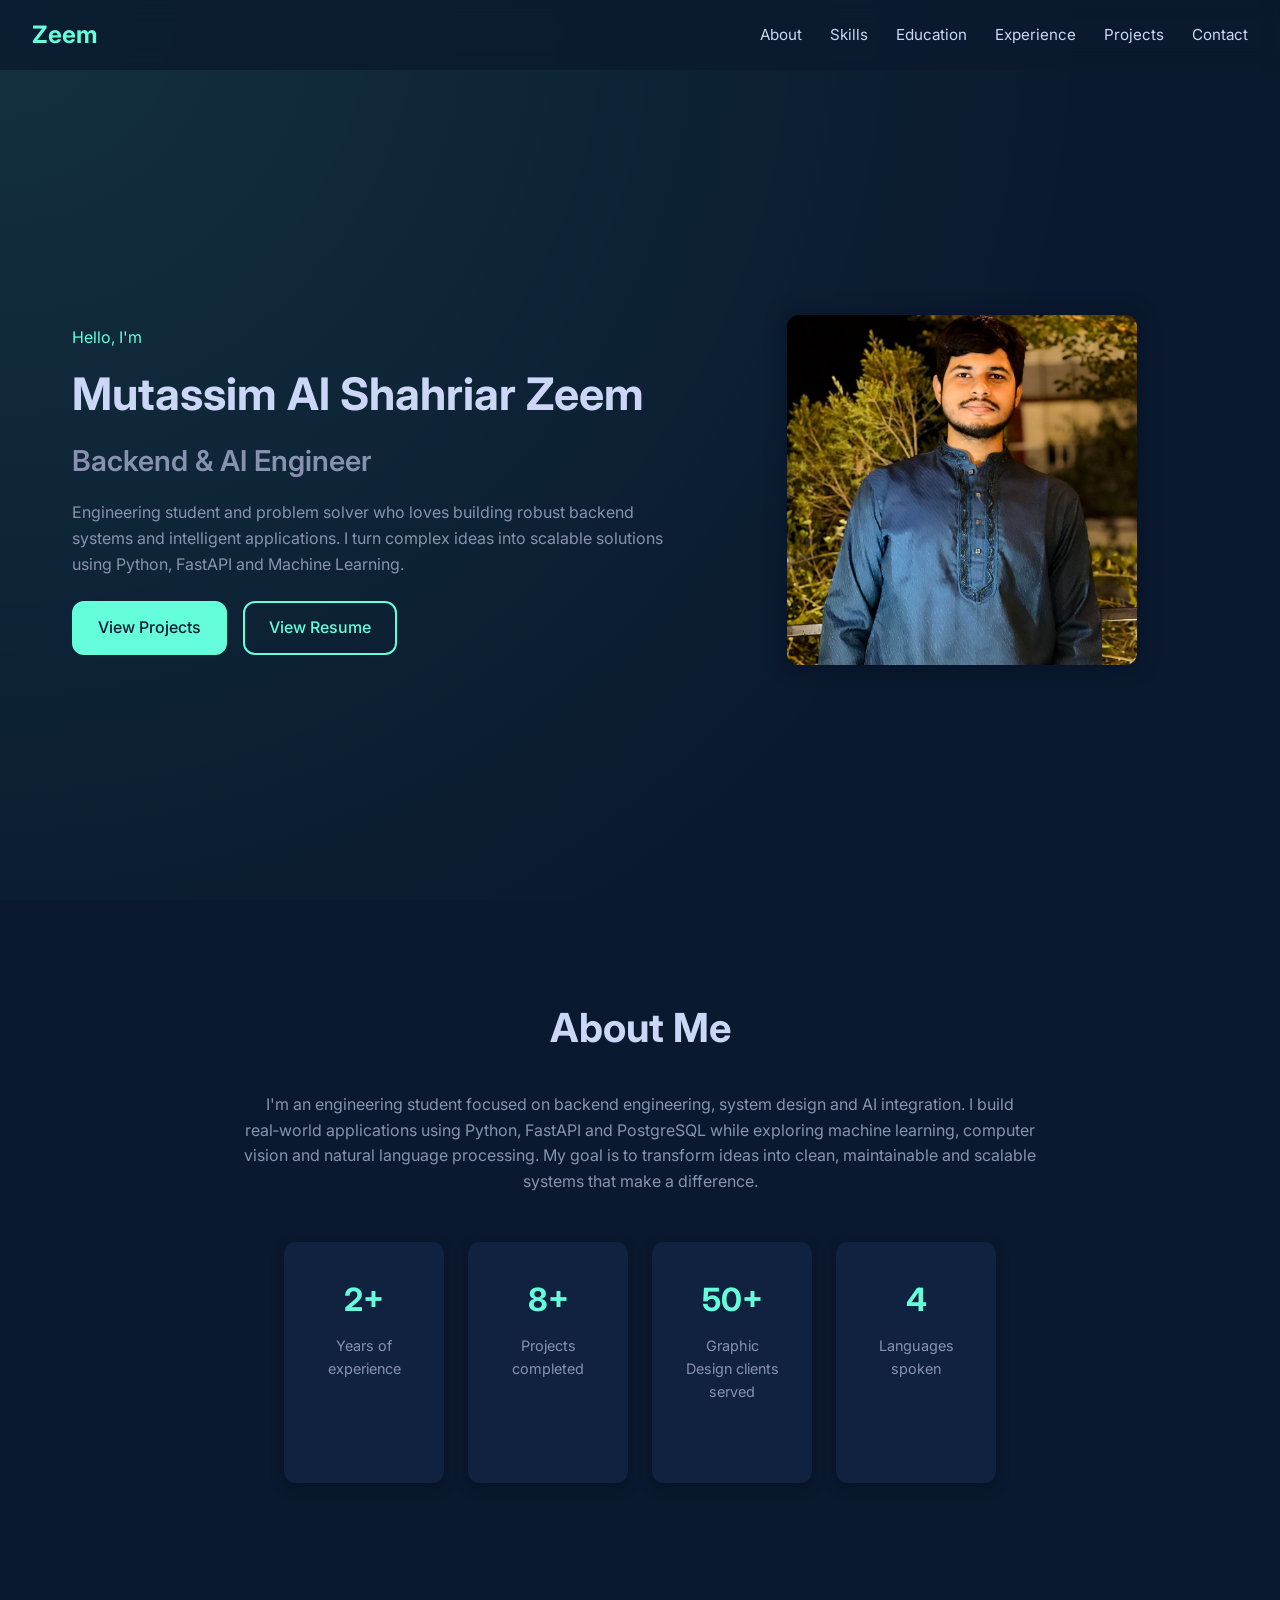
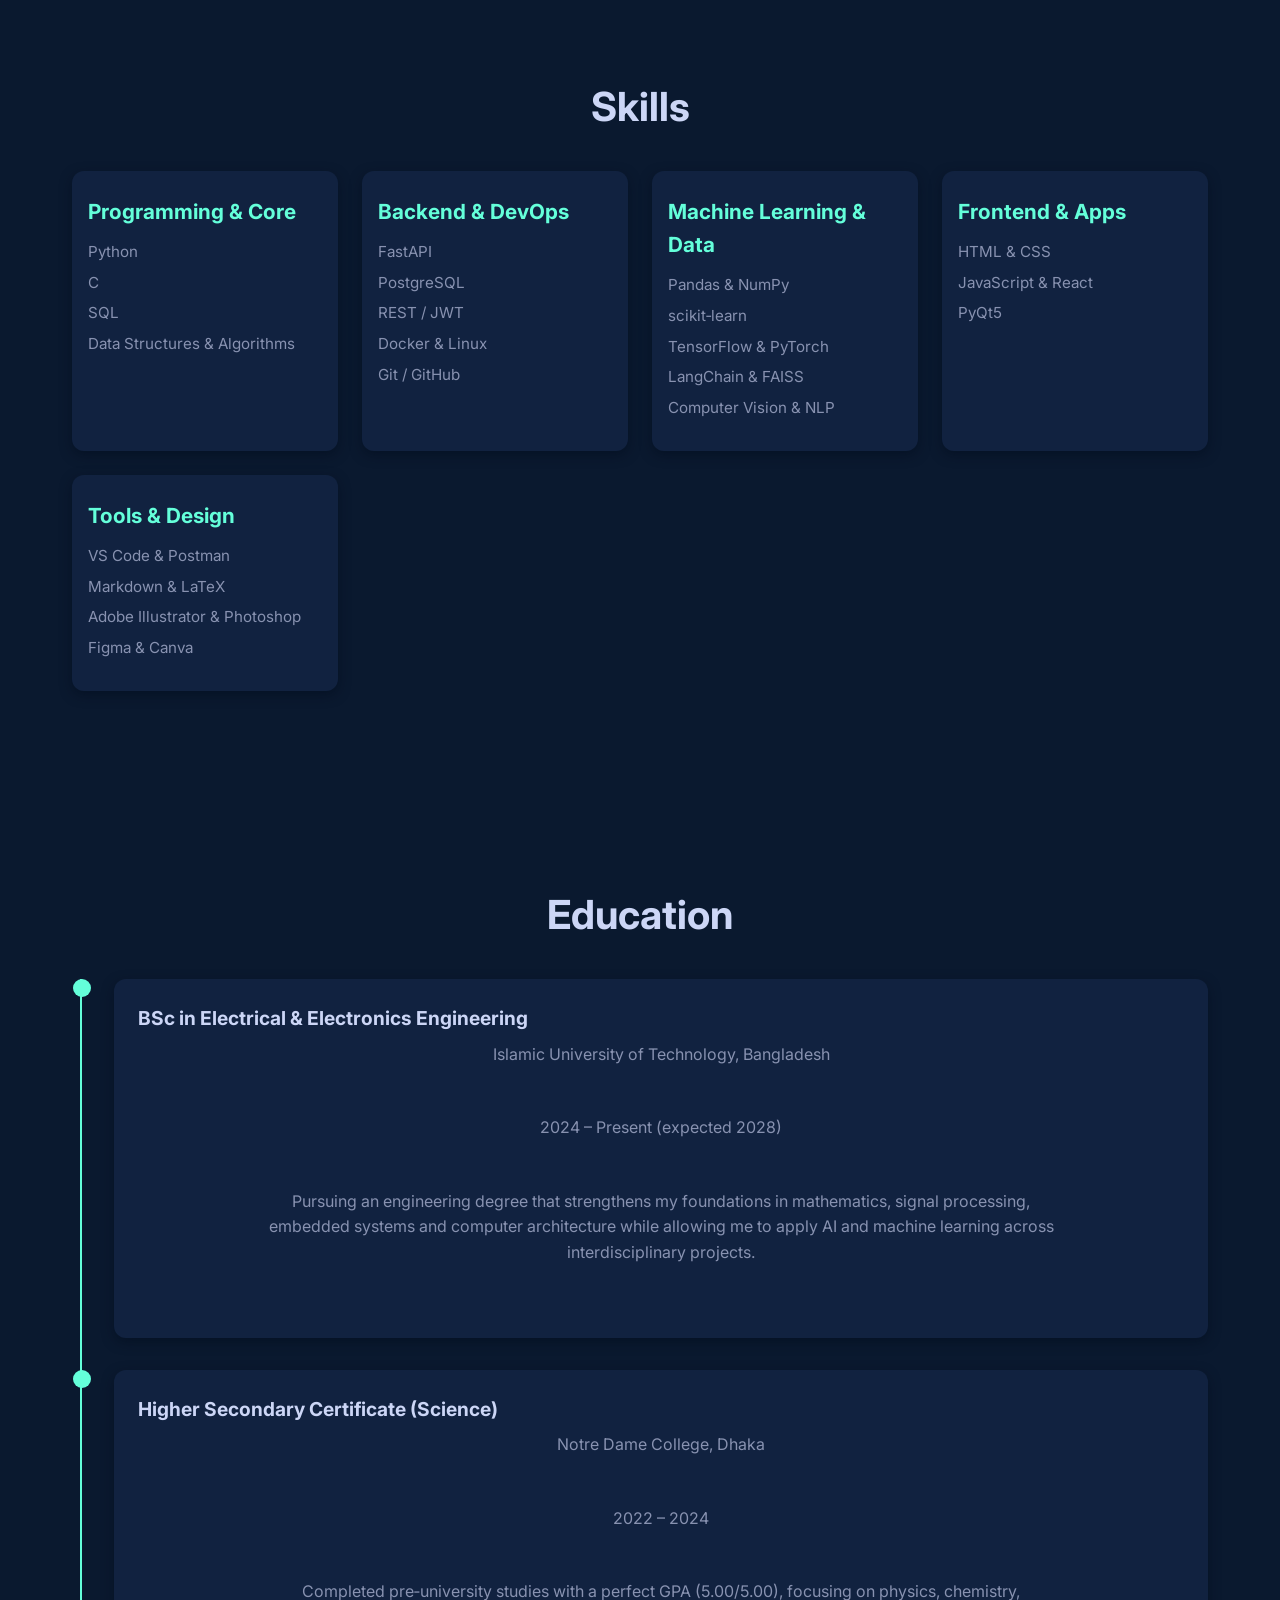
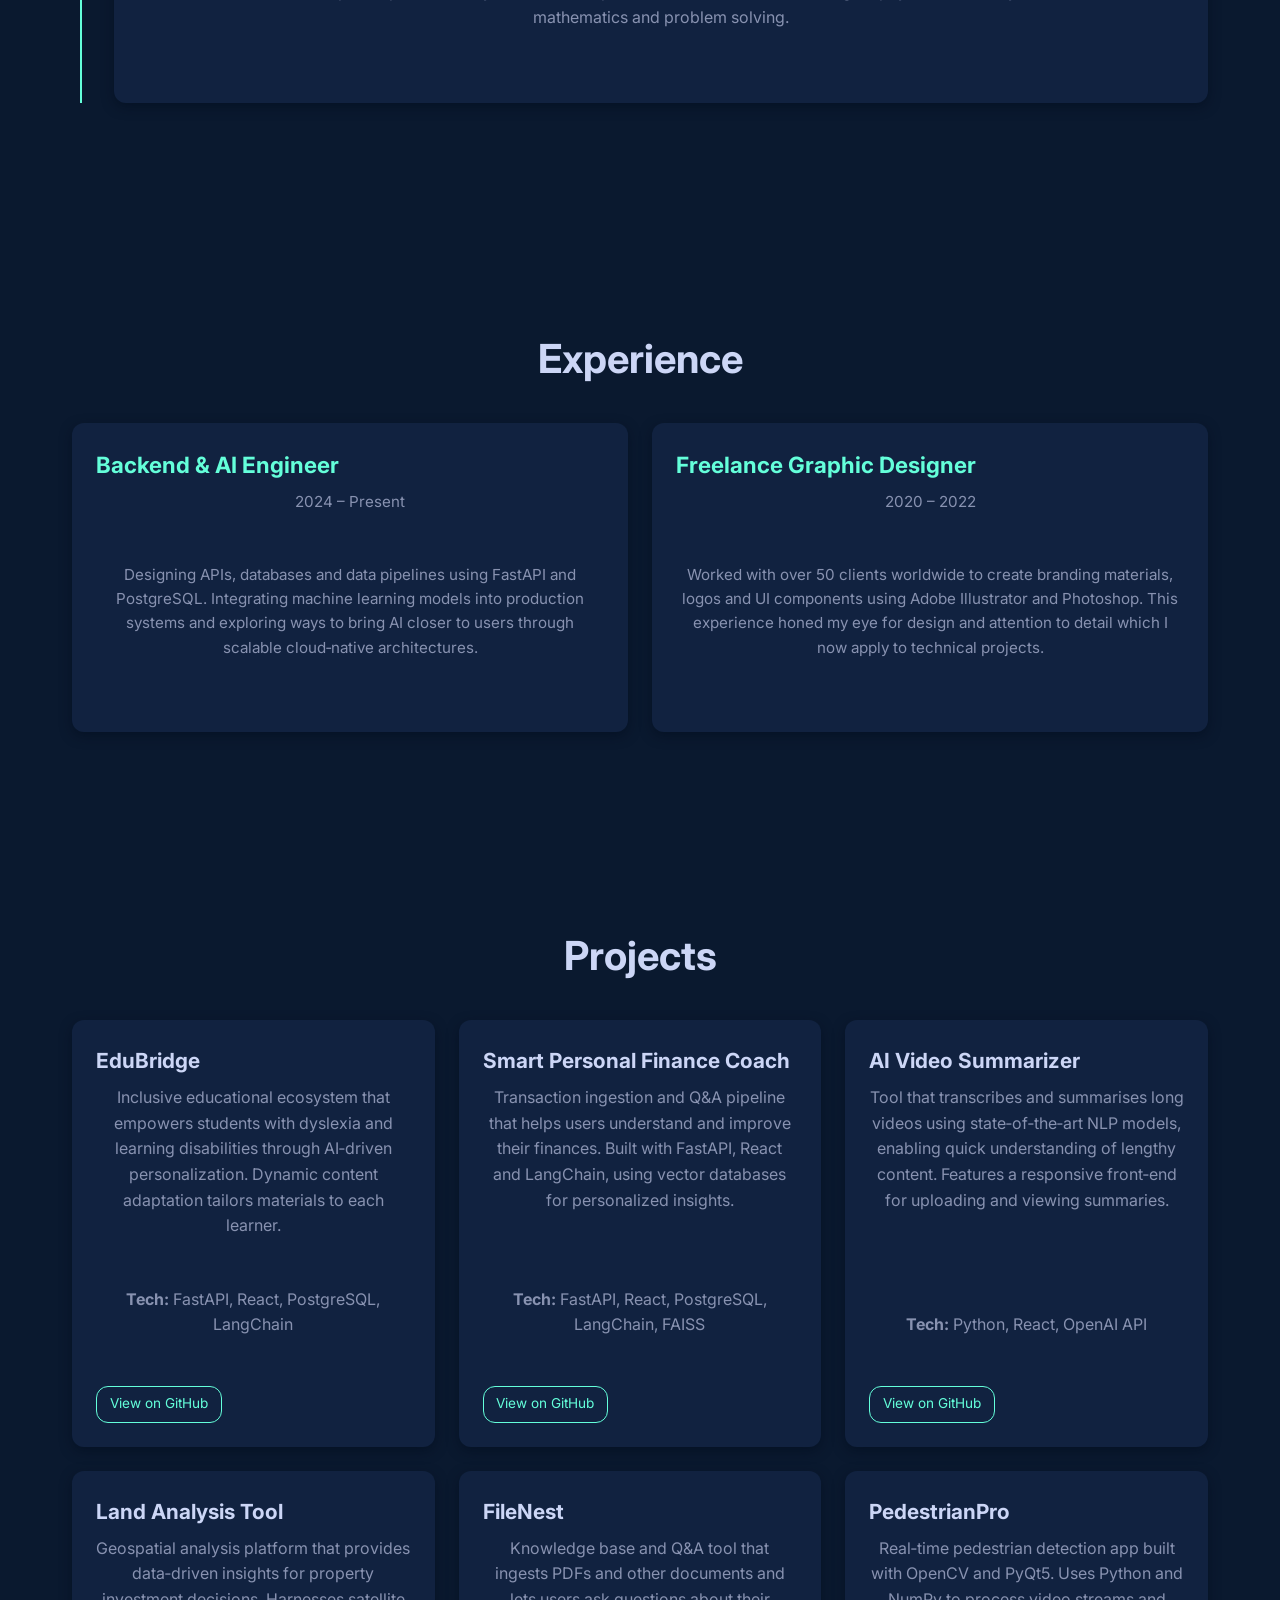
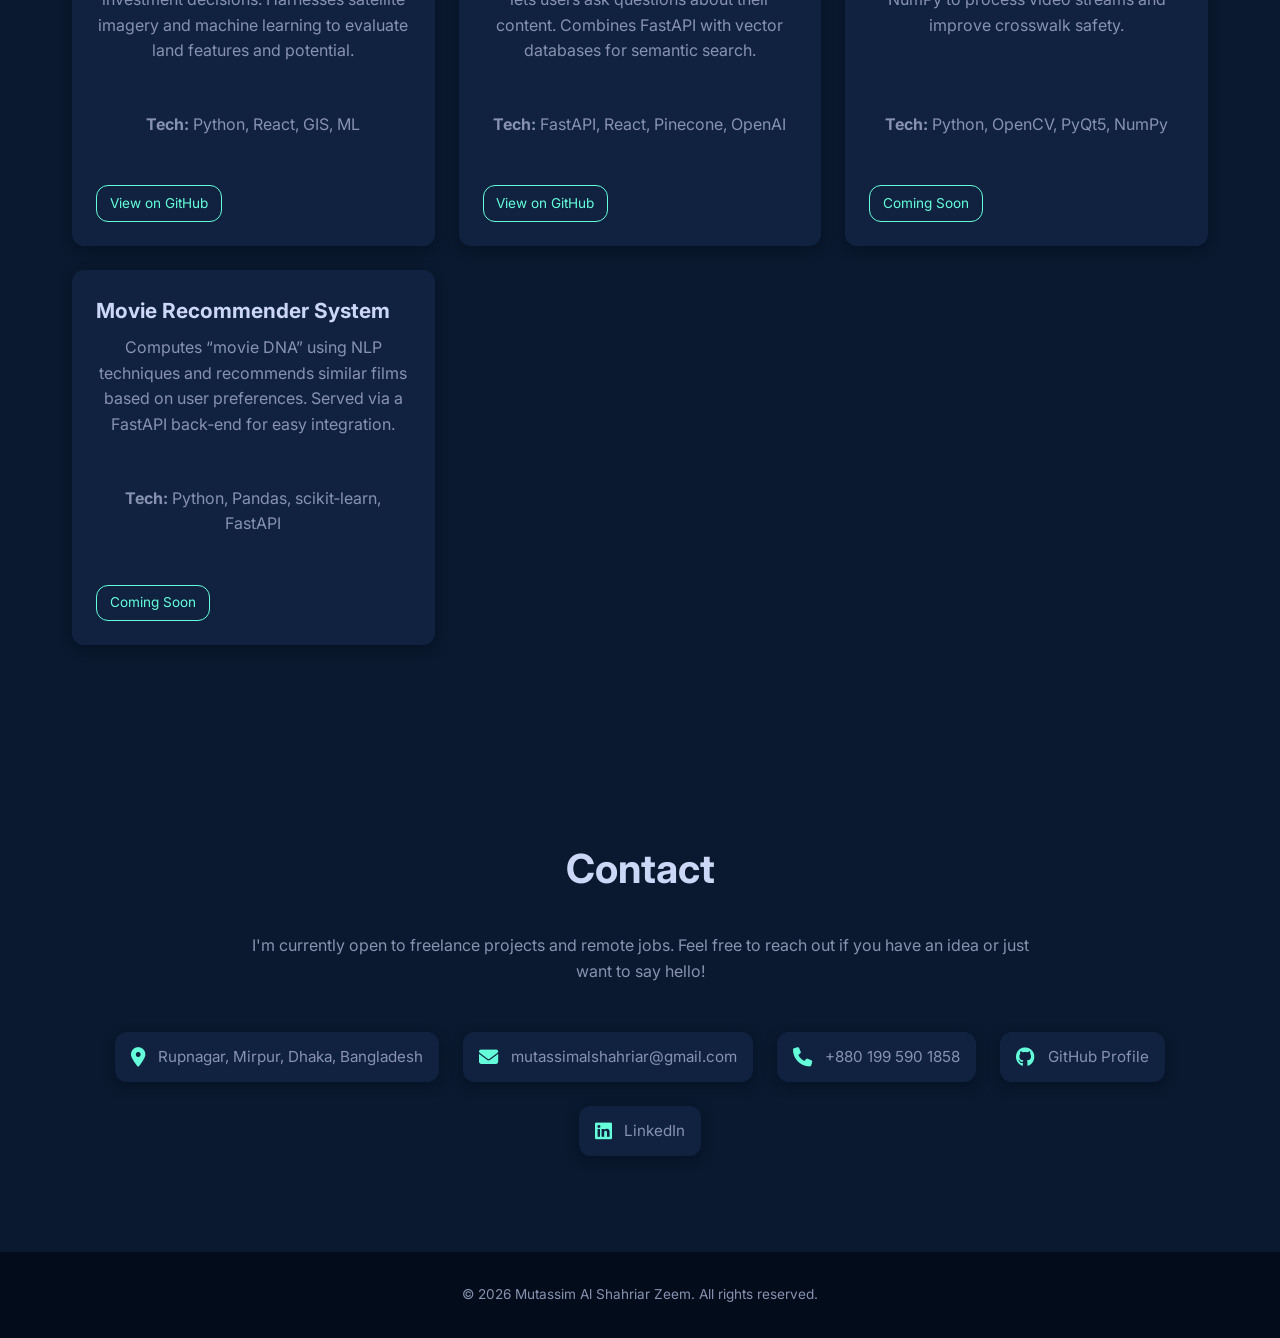
==== commit b0766e6f: "Change hero image source from hero.jpeg to zeem.jpg" ====
--- a/index.html
+++ b/index.html
@@ -45,7 +45,7 @@
         </div>
         <div class="hero-image">
           <!-- Placeholder image file included in repository -->
-          <img src="hero.jpeg" alt="Portrait of Mutassim Al Shahriar Zeem" />
+          <img src="zeem.jpg" alt="Portrait of Mutassim Al Shahriar Zeem" />
         </div>
       </div>
     </section>
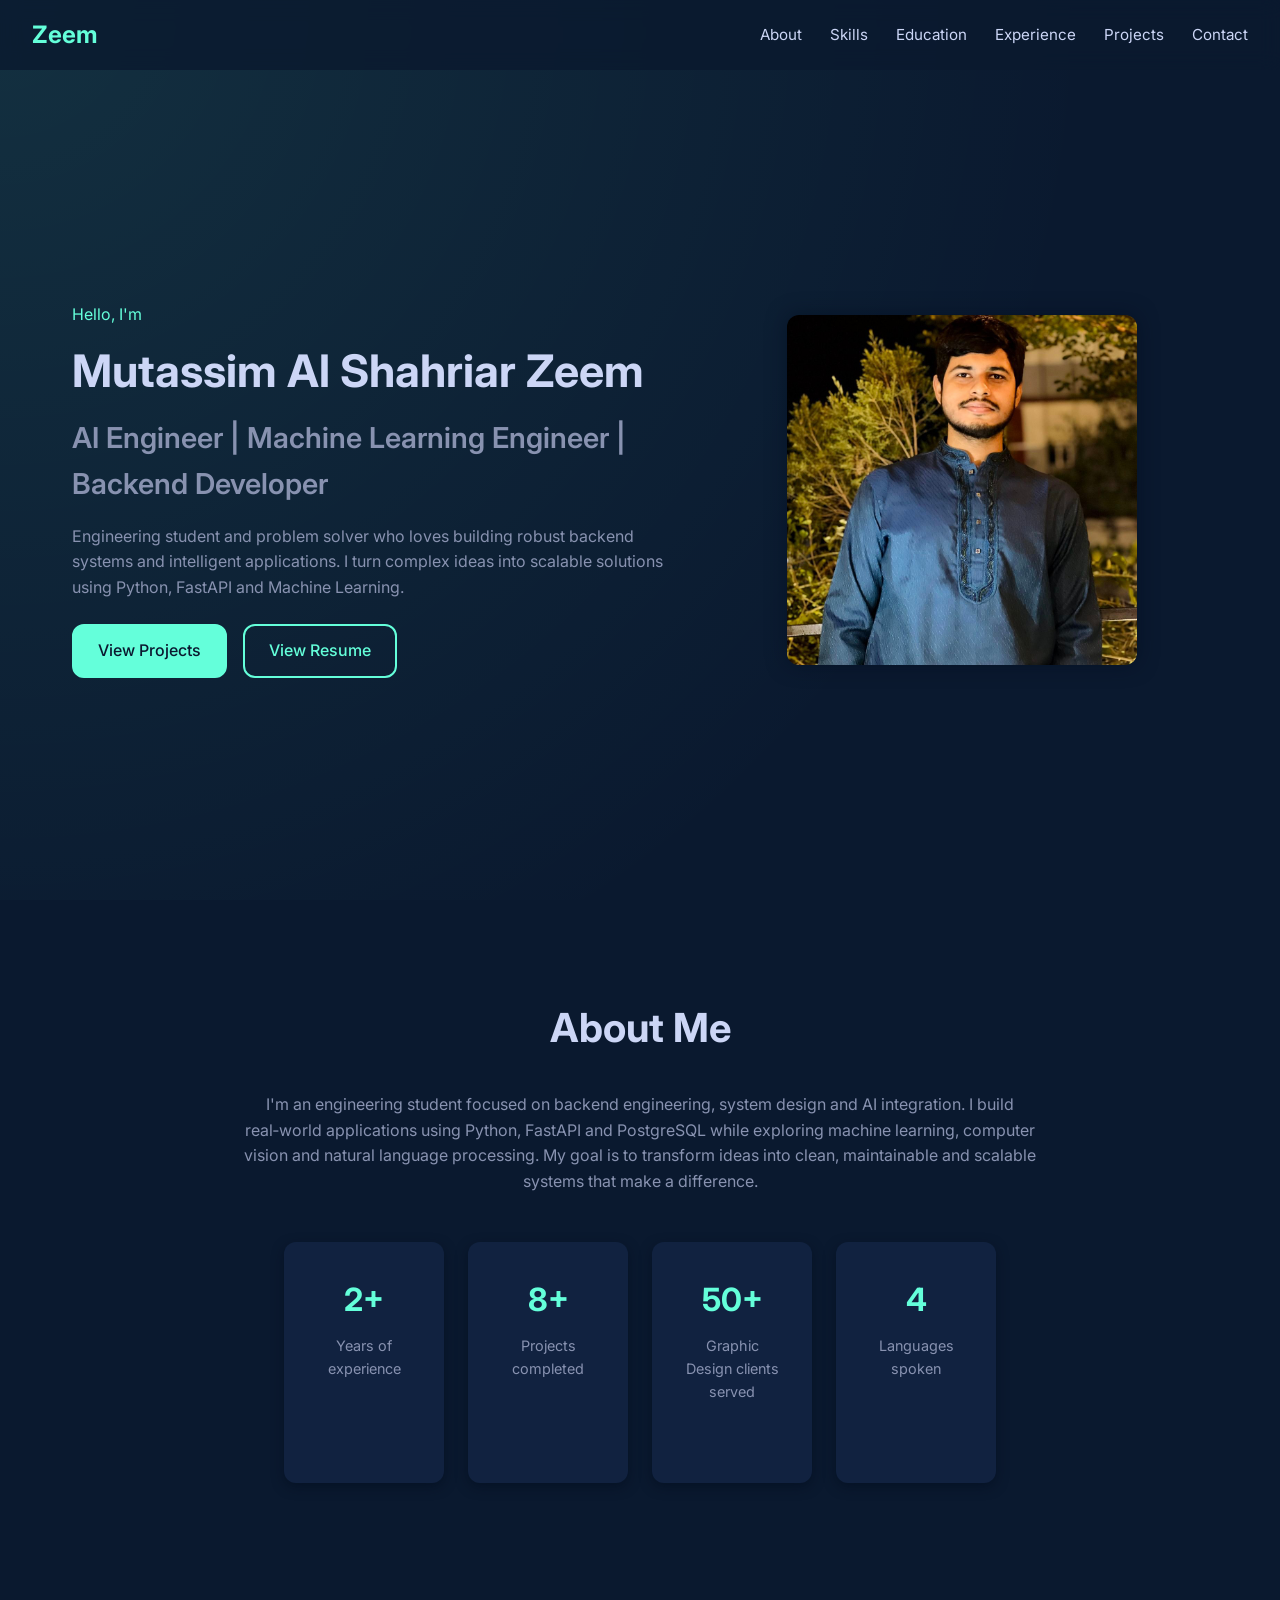
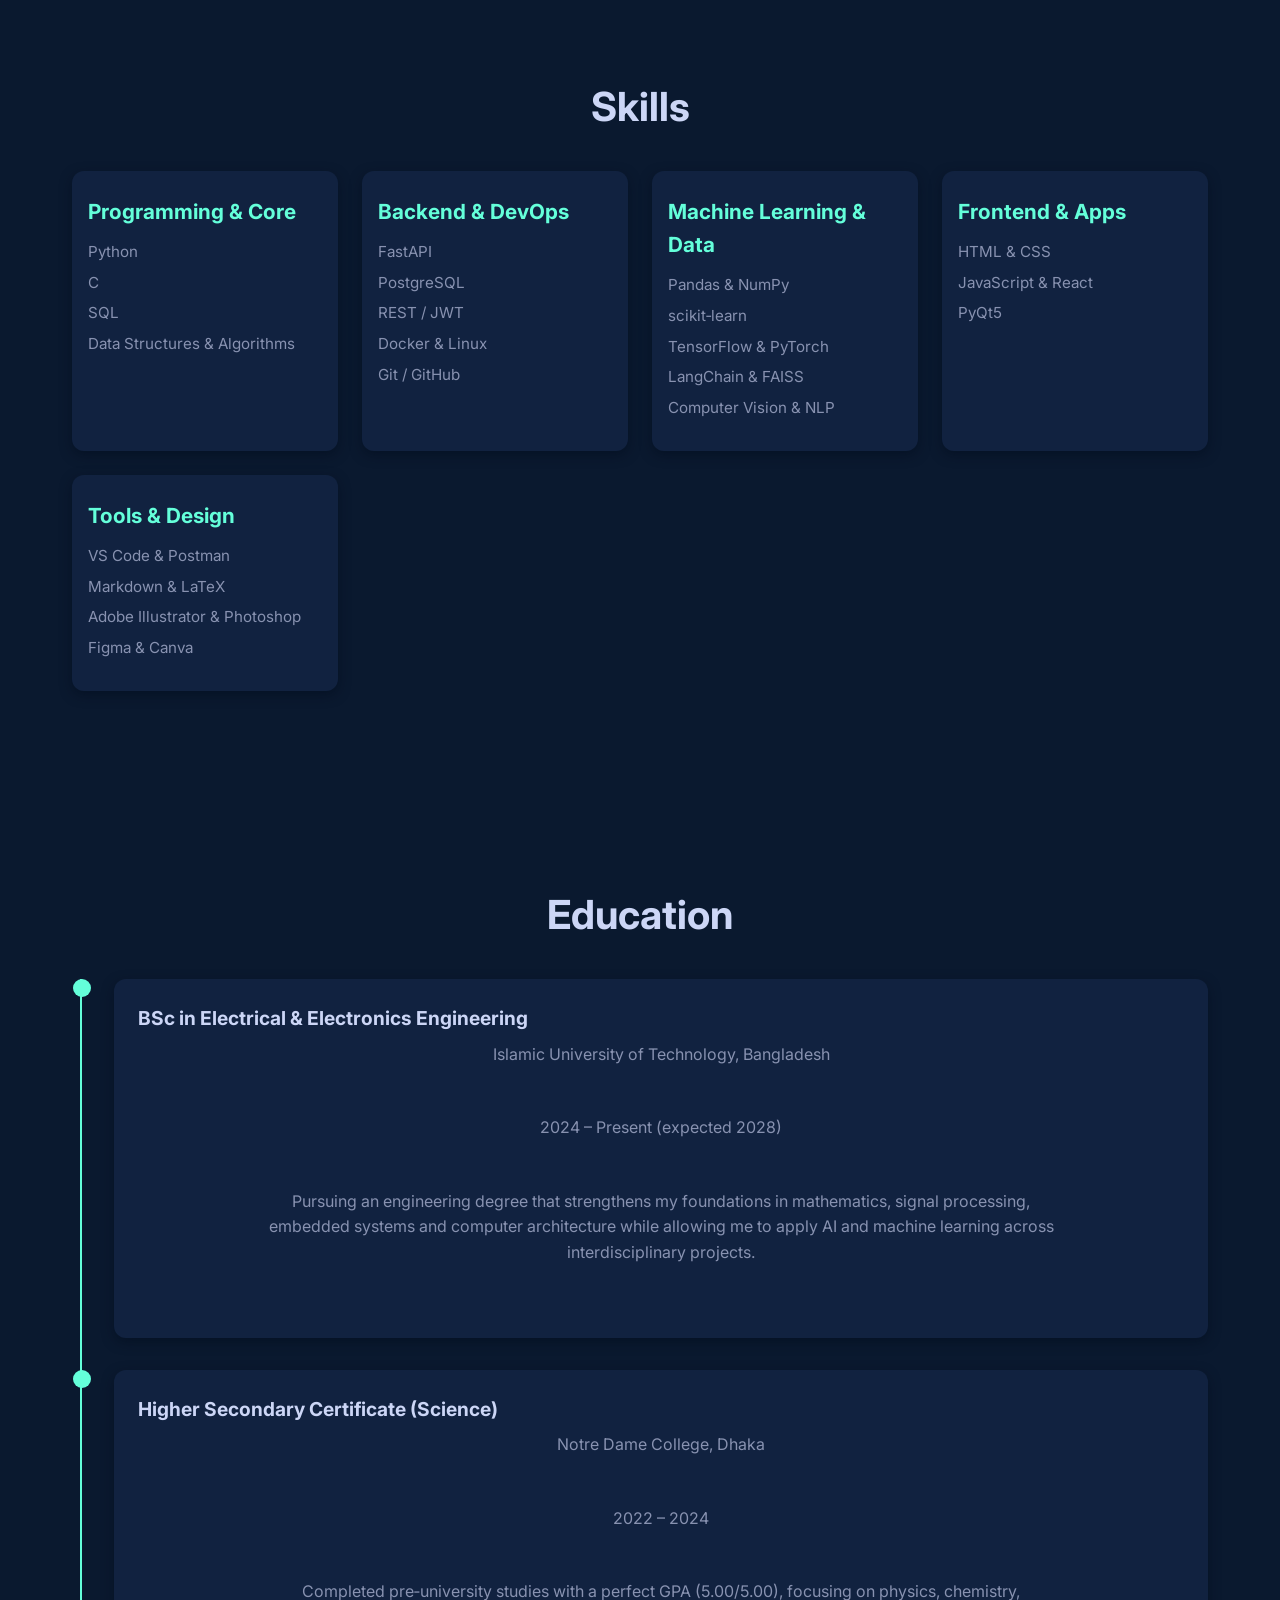
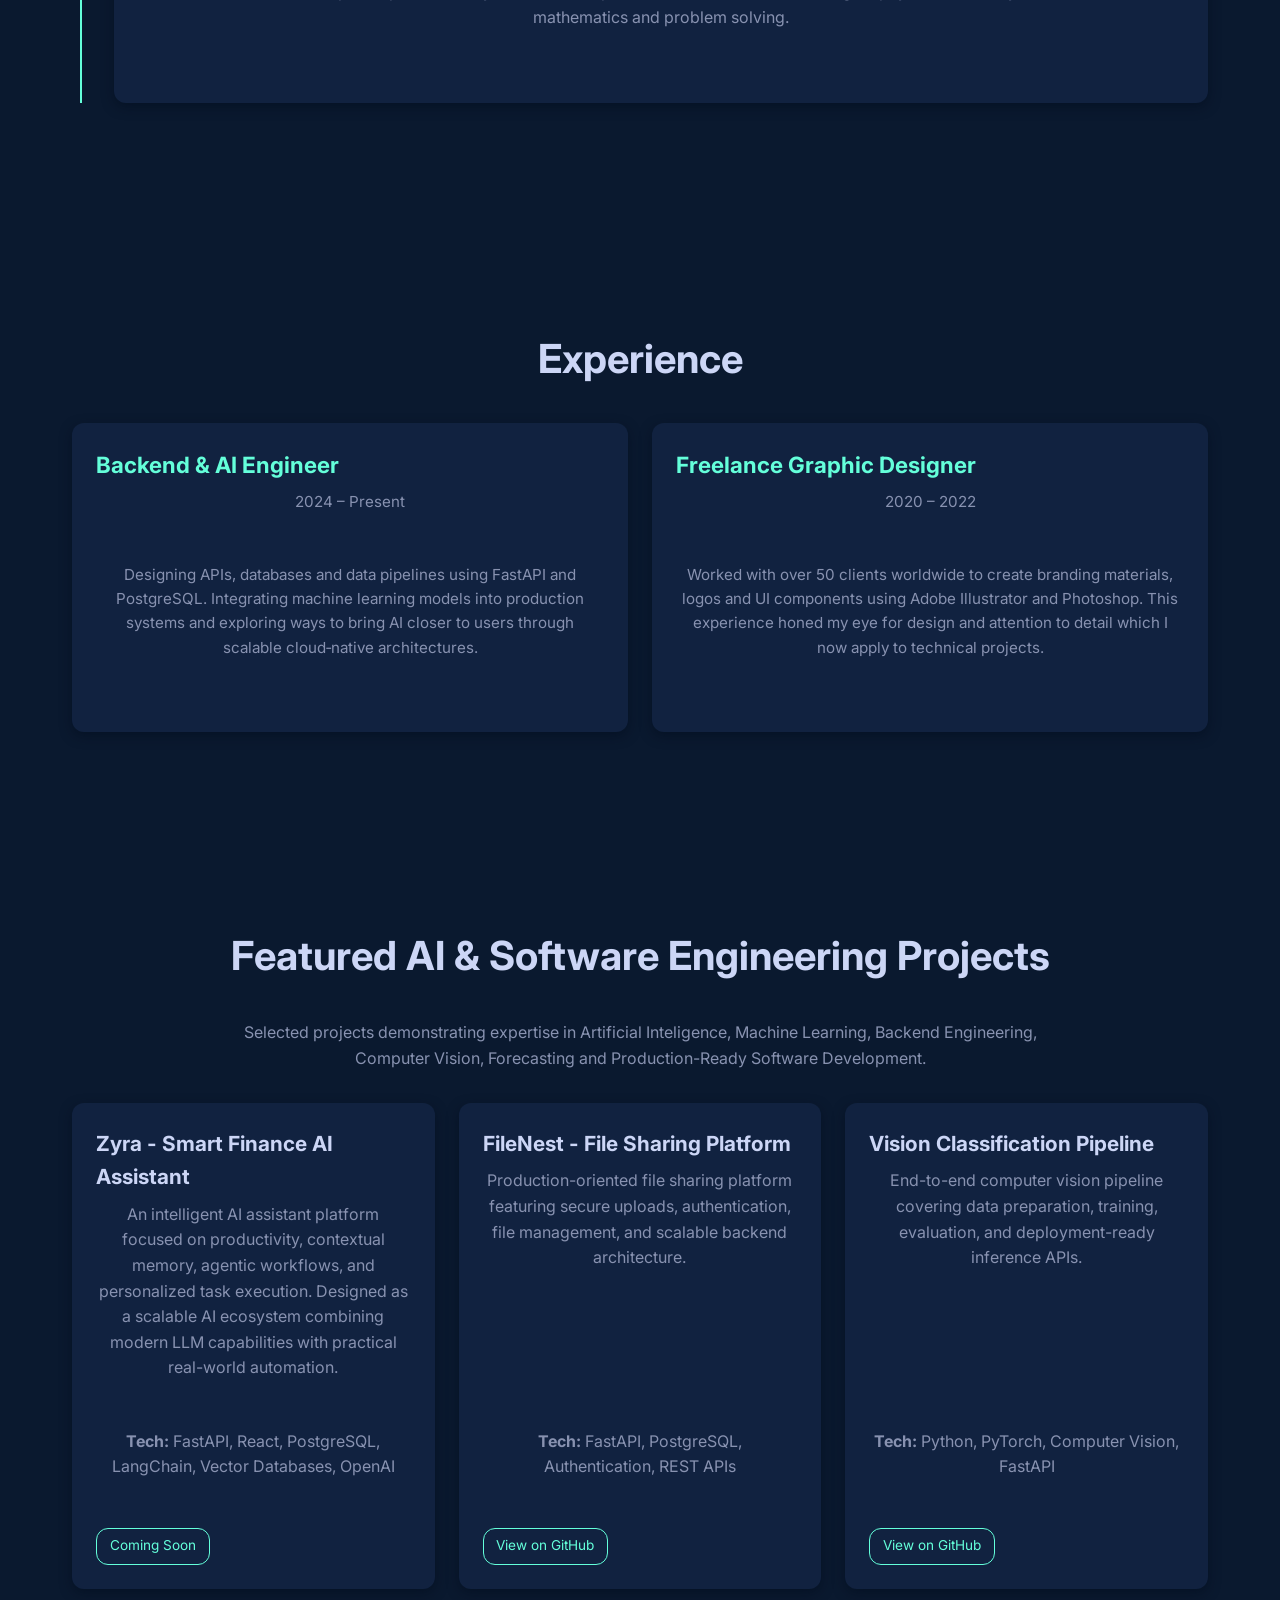
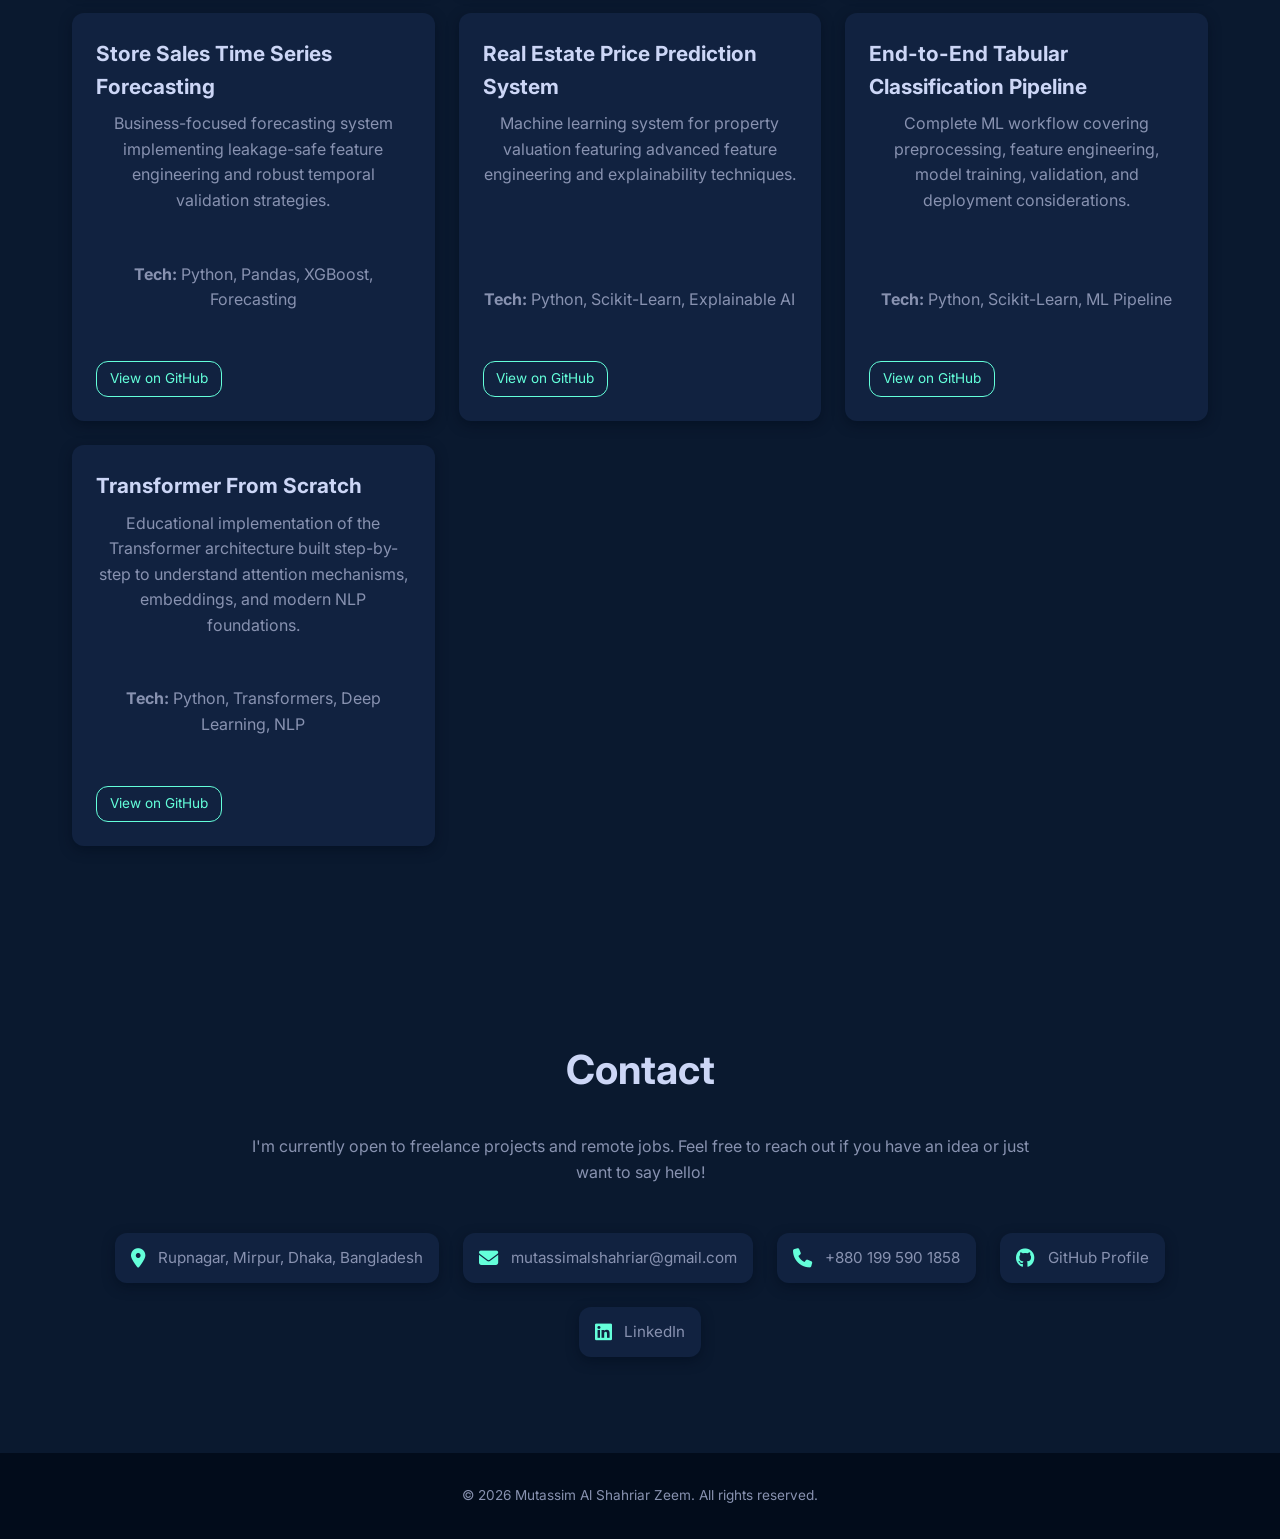
==== commit 28ae7ff6: "Update featured projects on portfolio" ====
--- a/index.html
+++ b/index.html
@@ -4,6 +4,49 @@
     <meta charset="UTF-8" />
     <meta name="viewport" content="width=device-width, initial-scale=1.0" />
     <title>Mutassim al Zeem – Backend & AI Engineer</title>
+        <meta name="description" content="Portfolio of Mutassim Al Shahriar Zeem, a backend & AI engineer based in Dhaka. Showcasing projects in Python, FastAPI, machine learning and more. Open to freelance and remote opportunities." />
+    <meta name="keywords" content="Mutassim Al Shahriar Zeem, backend engineer, AI engineer, FastAPI, Python, machine learning, Dhaka, freelance, portfolio" />
+    <meta name="author" content="Mutassim Al Shahriar Zeem" />
+    <link rel="canonical" href="https://mutassimalzeem.vercel.app/" />
+    <meta property="og:title" content="Mutassim Al Shahriar Zeem – Backend & AI Engineer" />
+    <meta property="og:description" content="Engineering student and problem solver who loves building robust backend systems and intelligent applications." />
+    <meta property="og:image" content="https://mutassimalzeem.vercel.app/zeem.jpg" />
+    <meta property="og:url" content="https://mutassimalzeem.vercel.app/" />
+    <meta property="og:type" content="website" />
+    <meta name="twitter:card" content="summary_large_image" />
+    <meta name="twitter:title" content="Mutassim Al Shahriar Zeem – Backend & AI Engineer" />
+    <meta name="twitter:description" content="Engineering student and problem solver who loves building robust backend systems and intelligent applications." />
+    <meta name="twitter:image" content="https://mutassimalzeem.vercel.app/zeem.jpg" />
+    <script type="application/ld+json">
+      {
+        "@context": "https://schema.org",
+        "@type": "Person",
+        "name": "Mutassim Al Shahriar Zeem",
+        "jobTitle": "Backend & AI Engineer",
+        "url": "https://mutassimalzeem.vercel.app/",
+        "image": "https://mutassimalzeem.vercel.app/zeem.jpg",
+        "address": {
+          "@type": "PostalAddress",
+          "addressLocality": "Dhaka",
+          "addressCountry": "BD"
+        },
+        "email": "mutassimalshahriar@gmail.com",
+        "telephone": "+8801995901858",
+        "sameAs": [
+          "https://github.com/mutassimalzeem",
+          "https://www.linkedin.com/in/mutassimalshahriar"
+        ],
+        "knowsAbout": [
+          "Python",
+          "FastAPI",
+          "Machine Learning",
+          "Backend Development",
+          "Artificial Intelligence",
+          "Data Science"
+        ]
+      }
+    </script>
+
     <!-- Fonts and icons -->
     <link rel="preconnect" href="https://fonts.googleapis.com" />
     <link rel="preconnect" href="https://fonts.gstatic.com" crossorigin />
@@ -34,7 +77,10 @@
         <div class="hero-text">
           <p class="hero-intro">Hello, I'm</p>
           <h1 class="hero-name">Mutassim Al Shahriar Zeem</h1>
-          <h2 class="hero-title">Backend &amp; AI Engineer</h2>
+          <h2 class="hero-title">
+            AI Engineer | Machine Learning Engineer | Backend Developer
+
+          </h2>
           <p class="hero-description">
             Engineering student and problem solver who loves building robust backend systems and intelligent applications. I turn complex ideas into scalable solutions using Python, FastAPI and Machine Learning.
           </p>
@@ -177,71 +223,135 @@
 
     <!-- Projects Section -->
     <section id="projects" class="section projects">
-      <h2>Projects</h2>
+      <h2>Featured AI & Software Engineering Projects</h2>
+      
+      <p style = "text-align:center;max-width:800px;margin:0 auto 2rem;">
+        Selected projects demonstrating expertise in Artificial Inteligence,
+        Machine Learning, Backend Engineering, Computer Vision,
+        Forecasting and Production-Ready Software Development.
+      </p>
+
       <div class="projects-grid">
-        <!-- Project: EduBridge -->
-        <div class="project-card">
-          <h3>EduBridge</h3>
-          <p class="project-desc">
-            Inclusive educational ecosystem that empowers students with dyslexia and learning disabilities through AI‑driven personalization. Dynamic content adaptation tailors materials to each learner.
-          </p>
-          <p class="project-tech"><strong>Tech:</strong> FastAPI, React, PostgreSQL, LangChain</p>
-          <a class="project-link" href="https://github.com/mutassimalzeem/EduBridge" target="_blank" rel="noopener noreferrer">View on GitHub</a>
-        </div>
-        <!-- Project: Smart Personal Finance Coach -->
-        <div class="project-card">
-          <h3>Smart Personal Finance Coach</h3>
-          <p class="project-desc">
-            Transaction ingestion and Q&amp;A pipeline that helps users understand and improve their finances. Built with FastAPI, React and LangChain, using vector databases for personalized insights.
-          </p>
-          <p class="project-tech"><strong>Tech:</strong> FastAPI, React, PostgreSQL, LangChain, FAISS</p>
-          <a class="project-link" href="https://github.com/mutassimalzeem/smart-personal-finance-coach" target="_blank" rel="noopener noreferrer">View on GitHub</a>
-        </div>
-        <!-- Project: AI Video Summarizer -->
-        <div class="project-card">
-          <h3>AI Video Summarizer</h3>
-          <p class="project-desc">
-            Tool that transcribes and summarises long videos using state‑of‑the‑art NLP models, enabling quick understanding of lengthy content. Features a responsive front‑end for uploading and viewing summaries.
-          </p>
-          <p class="project-tech"><strong>Tech:</strong> Python, React, OpenAI API</p>
-          <a class="project-link" href="https://github.com/mutassimalzeem/ai-video-summarizer" target="_blank" rel="noopener noreferrer">View on GitHub</a>
-        </div>
-        <!-- Project: Land Analysis Tool -->
-        <div class="project-card">
-          <h3>Land Analysis Tool</h3>
-          <p class="project-desc">
-            Geospatial analysis platform that provides data‑driven insights for property investment decisions. Harnesses satellite imagery and machine learning to evaluate land features and potential.
-          </p>
-          <p class="project-tech"><strong>Tech:</strong> Python, React, GIS, ML</p>
-          <a class="project-link" href="https://github.com/mutassimalzeem/land-analysis-tool" target="_blank" rel="noopener noreferrer">View on GitHub</a>
-        </div>
-        <!-- Project: FileNest -->
-        <div class="project-card">
-          <h3>FileNest</h3>
-          <p class="project-desc">
-            Knowledge base and Q&amp;A tool that ingests PDFs and other documents and lets users ask questions about their content. Combines FastAPI with vector databases for semantic search.
-          </p>
-          <p class="project-tech"><strong>Tech:</strong> FastAPI, React, Pinecone, OpenAI</p>
-          <a class="project-link" href="https://github.com/mutassimalzeem/FileNest" target="_blank" rel="noopener noreferrer">View on GitHub</a>
-        </div>
-        <!-- Project: PedestrianPro -->
-        <div class="project-card">
-          <h3>PedestrianPro</h3>
-          <p class="project-desc">
-            Real‑time pedestrian detection app built with OpenCV and PyQt5. Uses Python and NumPy to process video streams and improve crosswalk safety.
-          </p>
-          <p class="project-tech"><strong>Tech:</strong> Python, OpenCV, PyQt5, NumPy</p>
-          <a class="project-link" href="#" onclick="alert('This project repository is private or unpublished.')">Coming Soon</a>
-        </div>
-        <!-- Project: Movie Recommender System -->
-        <div class="project-card">
-          <h3>Movie Recommender System</h3>
-          <p class="project-desc">
-            Computes “movie DNA” using NLP techniques and recommends similar films based on user preferences. Served via a FastAPI back‑end for easy integration.
-          </p>
-          <p class="project-tech"><strong>Tech:</strong> Python, Pandas, scikit‑learn, FastAPI</p>
-          <a class="project-link" href="#" onclick="alert('This project repository is private or unpublished.')">Coming Soon</a>
-        </div>
+        <!-- Project: Zyra - Smart Finance AI Assistant-->
+        <div class="project-card">
+          <h3>Zyra - Smart Finance AI Assistant</h3>
+          <p class="project-desc">
+            An intelligent AI assistant platform focused on productivity,
+            contextual memory, agentic workflows, and personalized task execution.
+            Designed as a scalable AI ecosystem combining modern LLM capabilities
+            with practical real-world automation.
+          </p>
+          <p class="project-tech"><strong>Tech:</strong> FastAPI, React, PostgreSQL, LangChain, Vector Databases, OpenAI
+          </p>
+          <a class="project-link" href="#" onclick = "alert('Zyra is currently under active development. Public launch coming soon!')">
+            Coming Soon
+          </a>
+        </div>
+
+
+        <div class="project-card">
+          <h3>
+            FileNest - File Sharing Platform
+          </h3>
+          <p class="project-desc">
+            Production-oriented file sharing platform featuring secure uploads, authentication, file management, and scalable backend architecture.
+          </p>
+          <p class="project-tech">
+            <strong>
+              Tech:
+            </strong>
+            FastAPI, PostgreSQL, Authentication, REST APIs
+          </p>
+          <a class="project-link" href="https://github.com/mutassimalzeem/FileNest-File-Sharing-App" target="_blank">
+            View on GitHub
+          </a>
+        </div>
+        <div class="project-card">
+          <h3>
+            Vision Classification Pipeline
+          </h3>
+          <p class="project-desc">
+            End-to-end computer vision pipeline covering data preparation, training, evaluation, and deployment-ready inference APIs.
+          </p>
+          <p class="project-tech">
+            <strong>
+              Tech:
+            </strong>
+            Python, PyTorch, Computer Vision, FastAPI
+          </p>
+          <a class="project-link" href="https://github.com/mutassimalzeem/vision-classification-pipeline" target="_blank">
+            View on GitHub
+          </a>
+        </div>
+        <div class="project-card">
+          <h3>
+            Store Sales Time Series Forecasting
+          </h3>
+          <p class="project-desc">
+            Business-focused forecasting system implementing leakage-safe feature engineering and robust temporal validation strategies.
+          </p>
+          <p class="project-tech">
+            <strong>
+              Tech:
+            </strong>
+            Python, Pandas, XGBoost, Forecasting
+          </p>
+          <a class="project-link" href="https://github.com/mutassimalzeem/store-sales-time-series-forecasting" target="_blank">
+            View on GitHub
+          </a>
+        </div>
+        <div class="project-card">
+          <h3>
+            Real Estate Price Prediction System
+          </h3>
+          <p class="project-desc">
+            Machine learning system for property valuation featuring advanced feature engineering and explainability techniques.
+          </p>
+          <p class="project-tech">
+            <strong>
+              Tech:
+            </strong>
+            Python, Scikit-Learn, Explainable AI
+          </p>
+          <a class="project-link" href="https://github.com/mutassimalzeem/Real-Estate-Price-Prediction-System" target="_blank">
+            View on GitHub
+          </a>
+        </div>
+        <div class="project-card">
+          <h3>
+            End-to-End Tabular Classification Pipeline
+          </h3>
+          <p class="project-desc">
+            Complete ML workflow covering preprocessing, feature engineering, model training, validation, and deployment considerations.
+          </p>
+          <p class="project-tech">
+            <strong>
+              Tech:
+            </strong>
+            Python, Scikit-Learn, ML Pipeline
+          </p>
+          <a class="project-link" href="https://github.com/mutassimalzeem/end-to-end-tabular-classification-pipeline-design" target="_blank">
+            View on GitHub
+          </a>
+        </div>
+        <div class="project-card">
+          <h3>
+            Transformer From Scratch
+          </h3>
+          <p class="project-desc">
+            Educational implementation of the Transformer architecture built step-by-step to understand attention mechanisms, embeddings, and modern NLP foundations.
+          </p>
+          <p class="project-tech">
+            <strong>
+              Tech:
+            </strong>
+            Python, Transformers, Deep Learning, NLP
+          </p>
+          <a class="project-link" href="https://github.com/mutassimalzeem/transformer-from-scratch" target="_blank">
+            View on GitHub
+          </a>
+        </div>
+
       </div>
     </section>
 
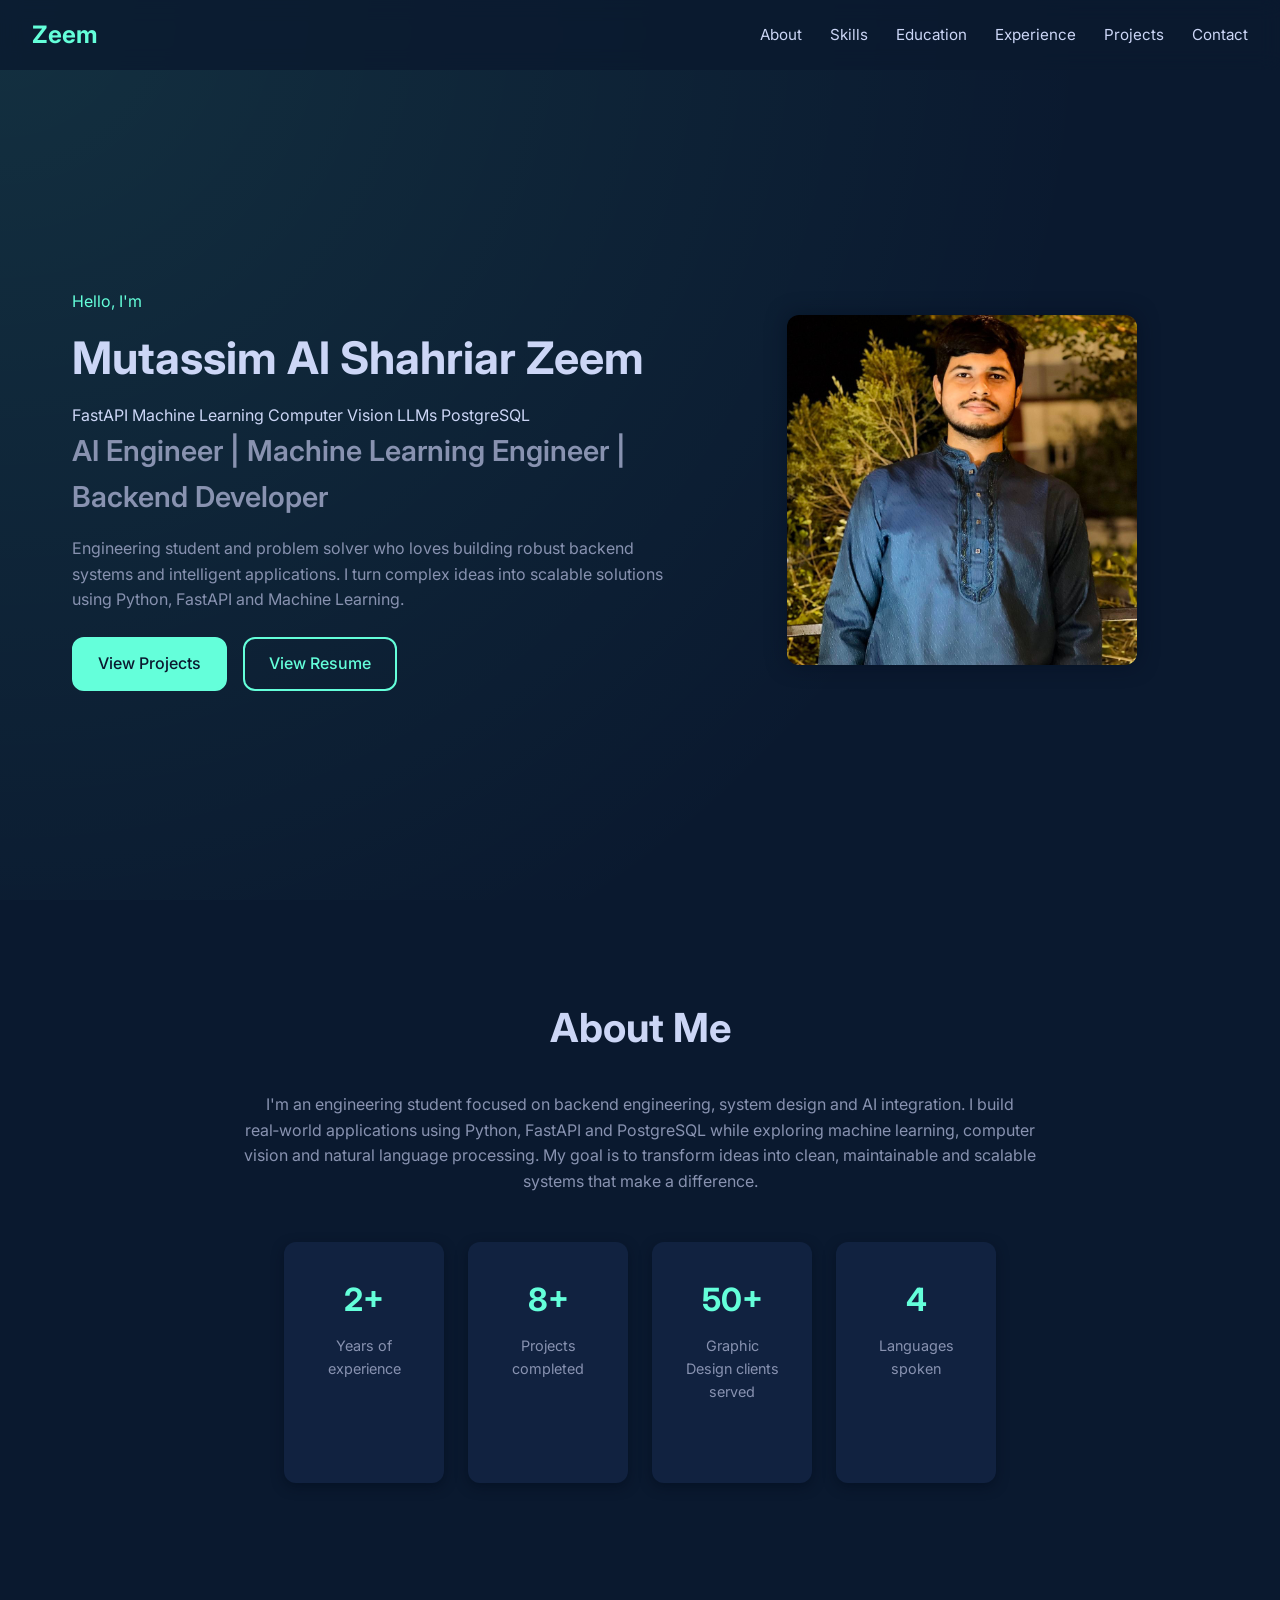
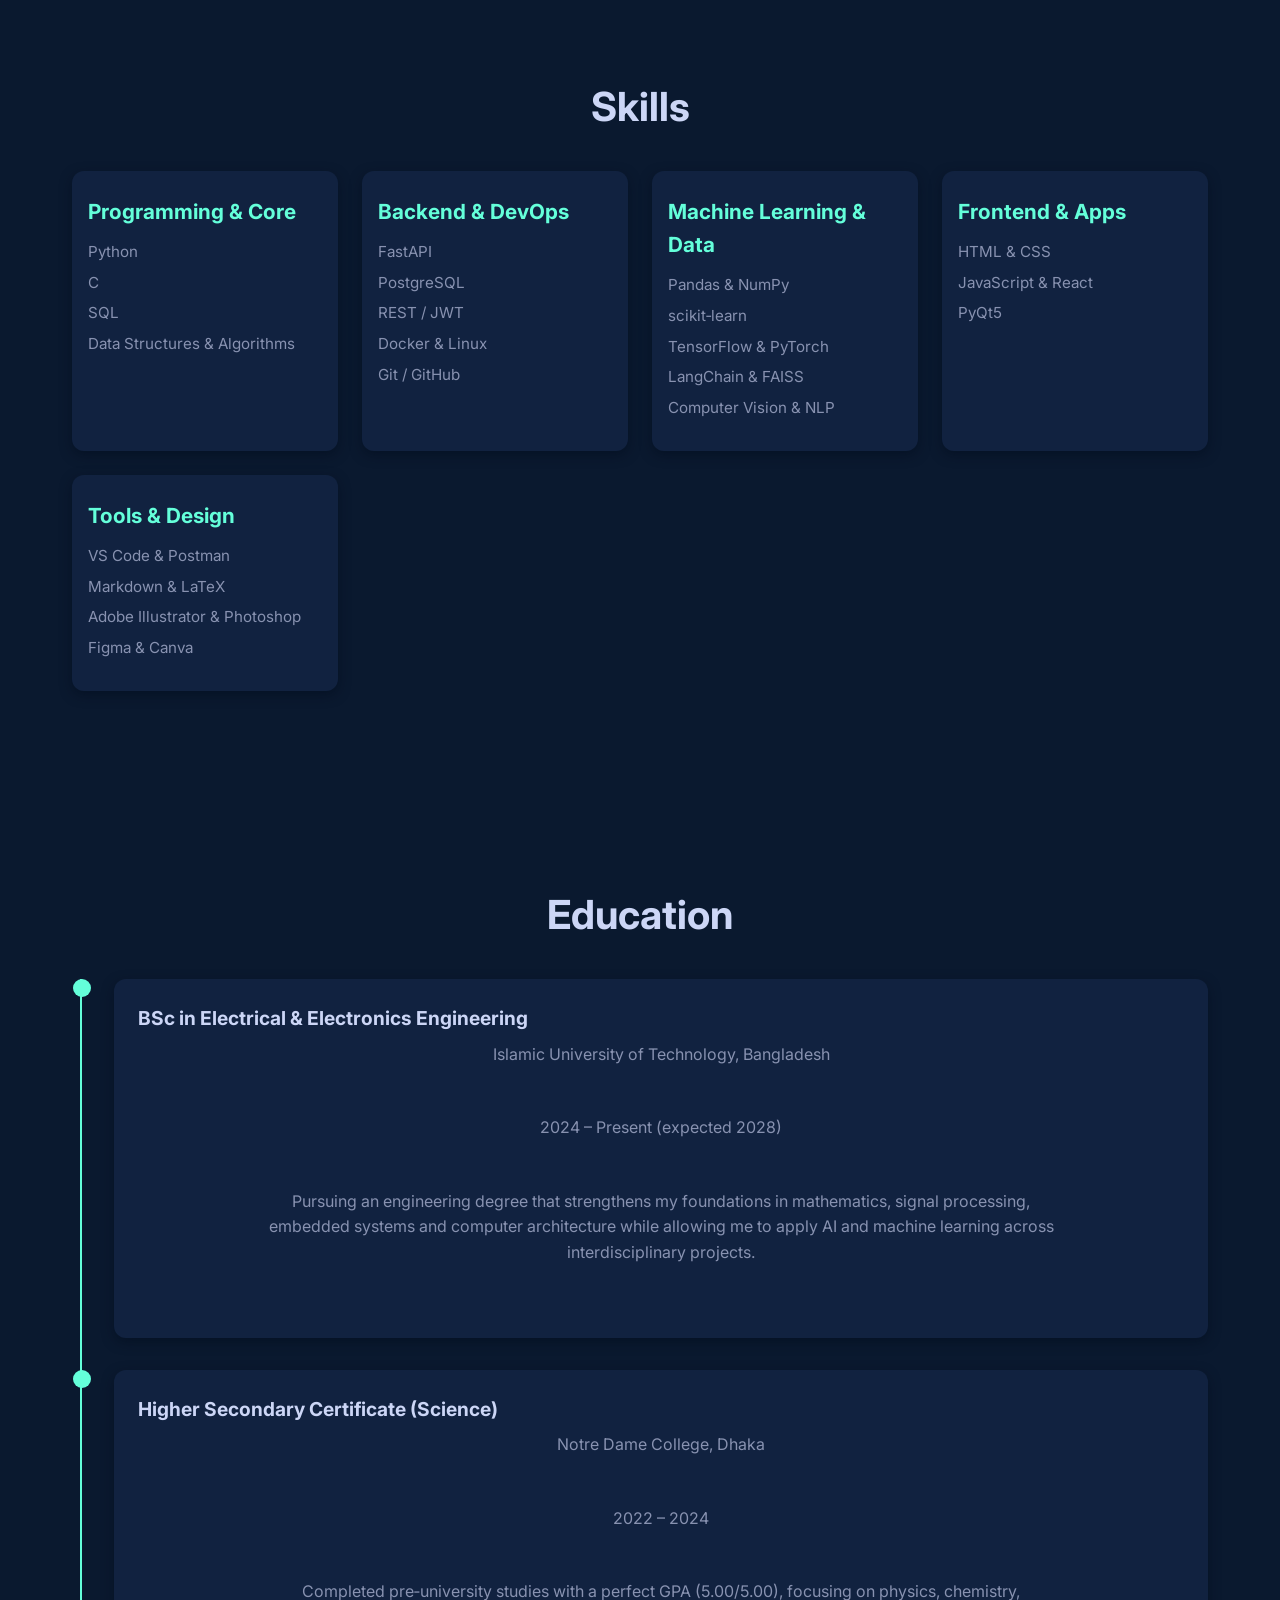
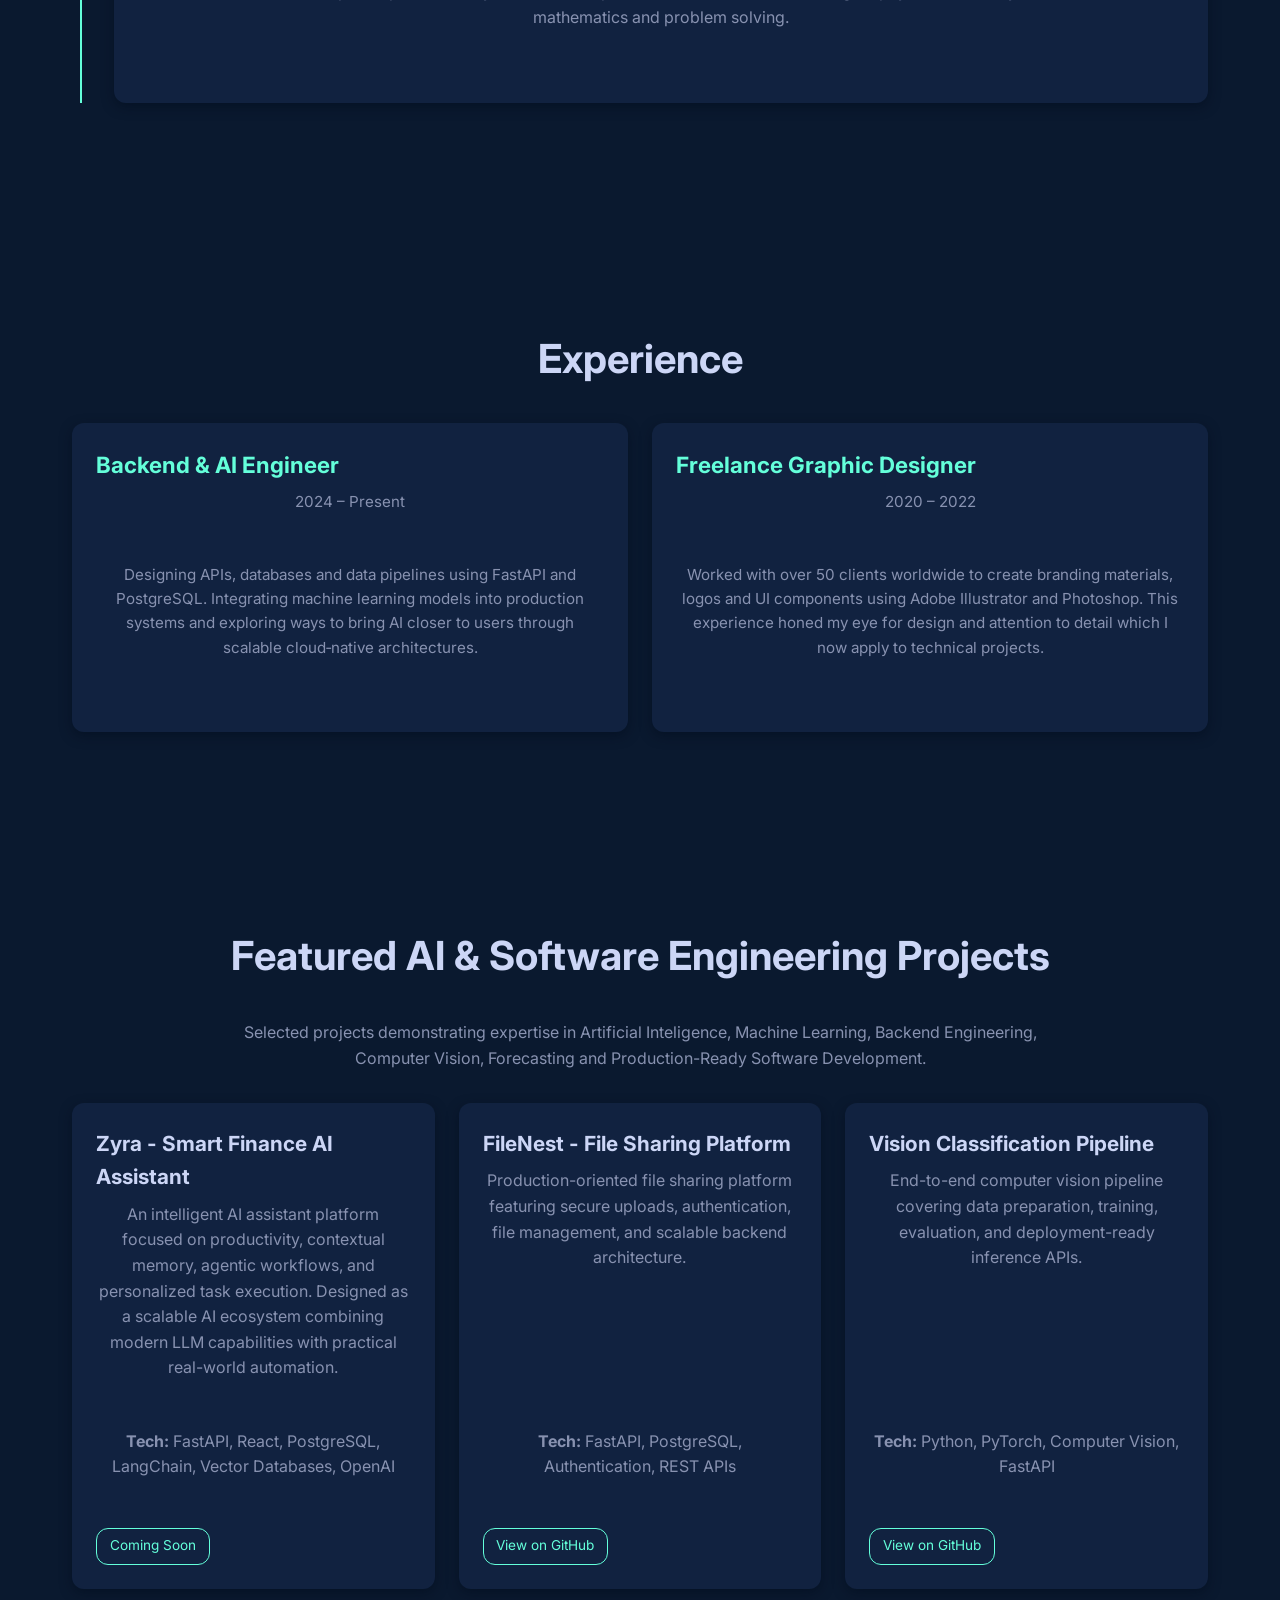
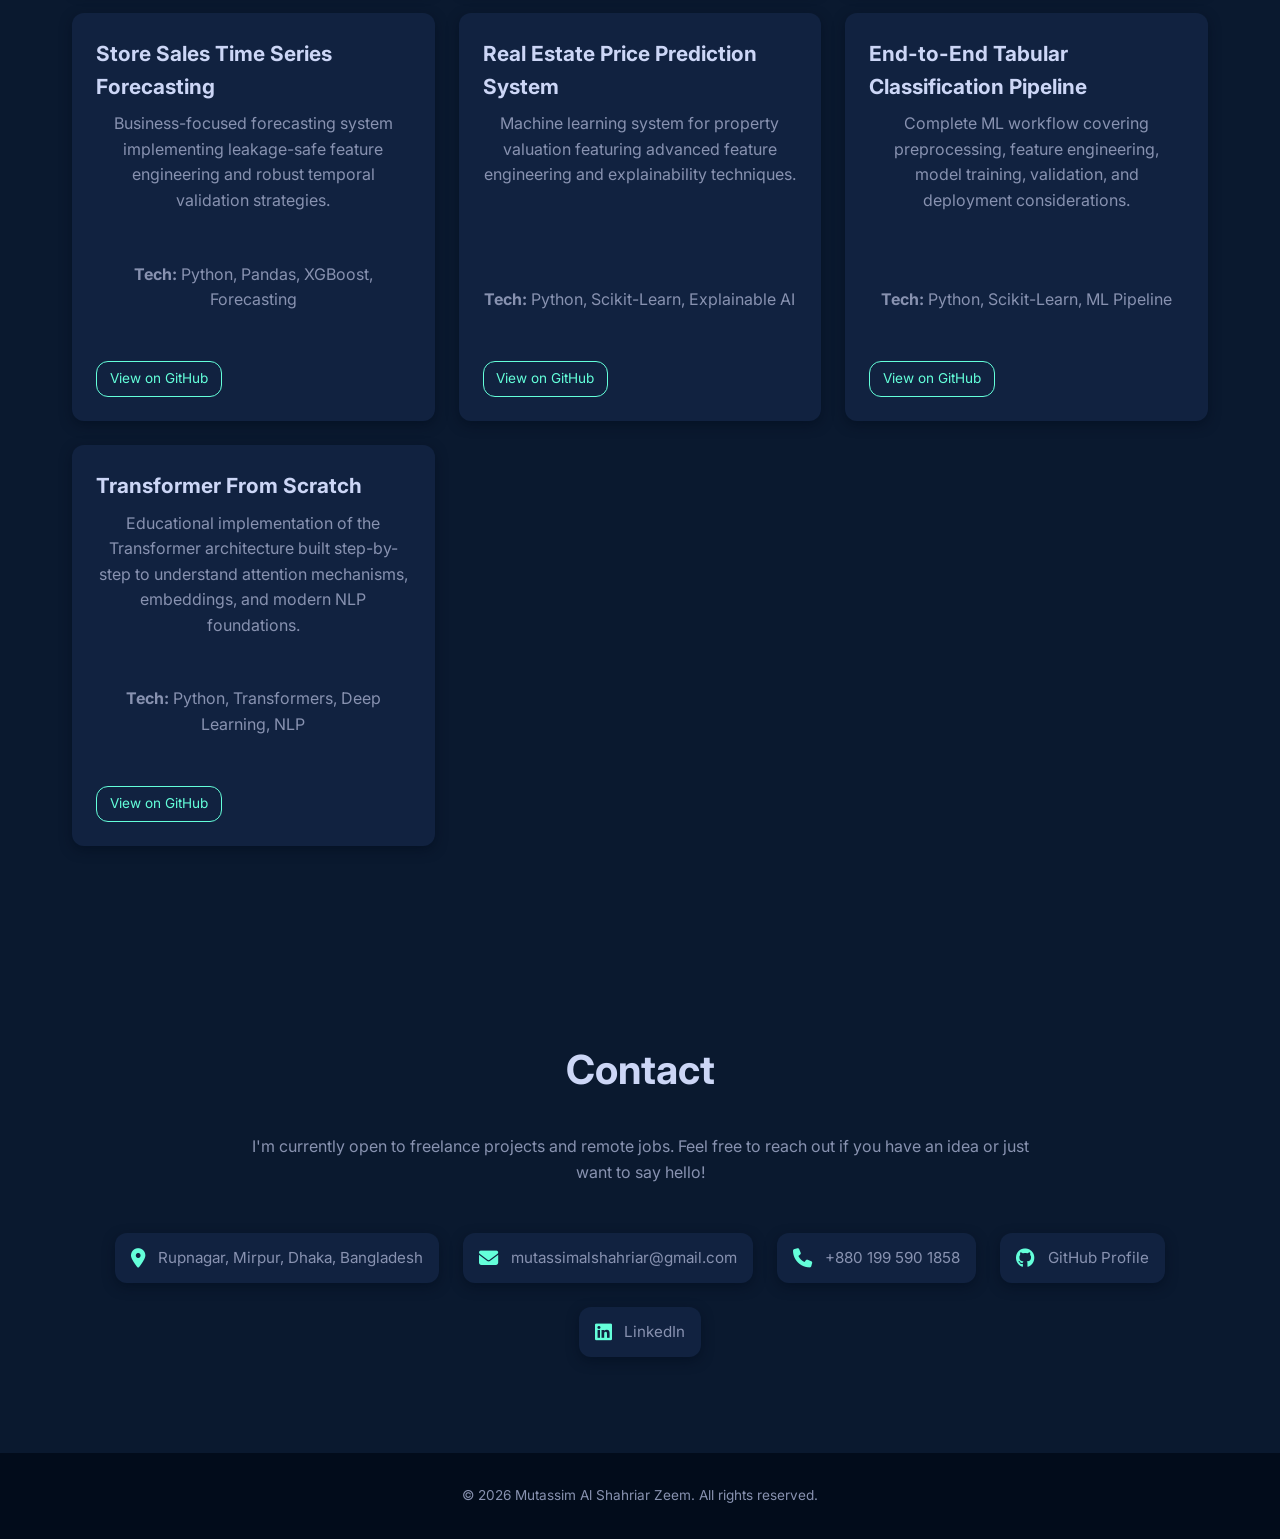
==== commit 97ec87d8: "Updated badges" ====
--- a/index.html
+++ b/index.html
@@ -77,6 +77,14 @@
         <div class="hero-text">
           <p class="hero-intro">Hello, I'm</p>
           <h1 class="hero-name">Mutassim Al Shahriar Zeem</h1>
+          <div class="hero-badges">
+            <span>FastAPI</span>
+            <span>Machine Learning</span>
+            <span>Computer Vision</span>
+            <span>LLMs</span>
+            <span>PostgreSQL</span>
+          </div>
+          
           <h2 class="hero-title">
             AI Engineer | Machine Learning Engineer | Backend Developer
 
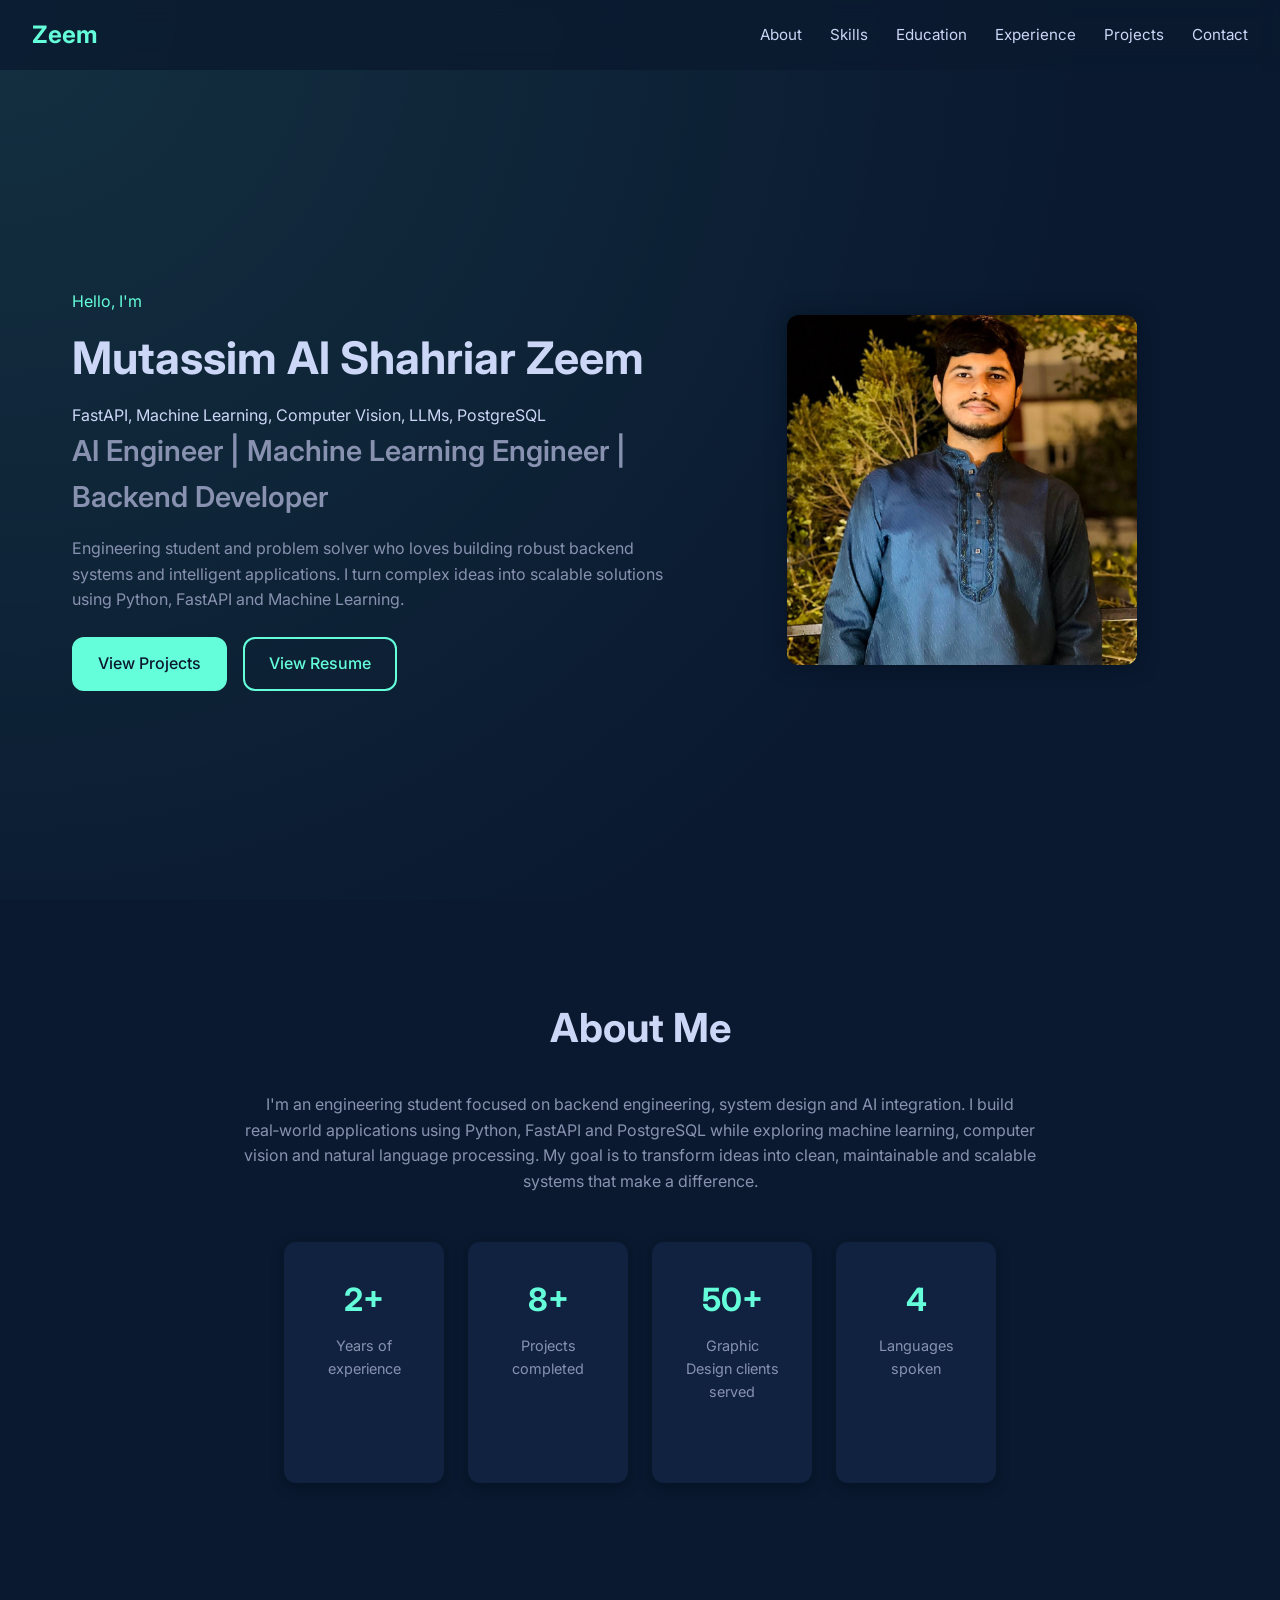
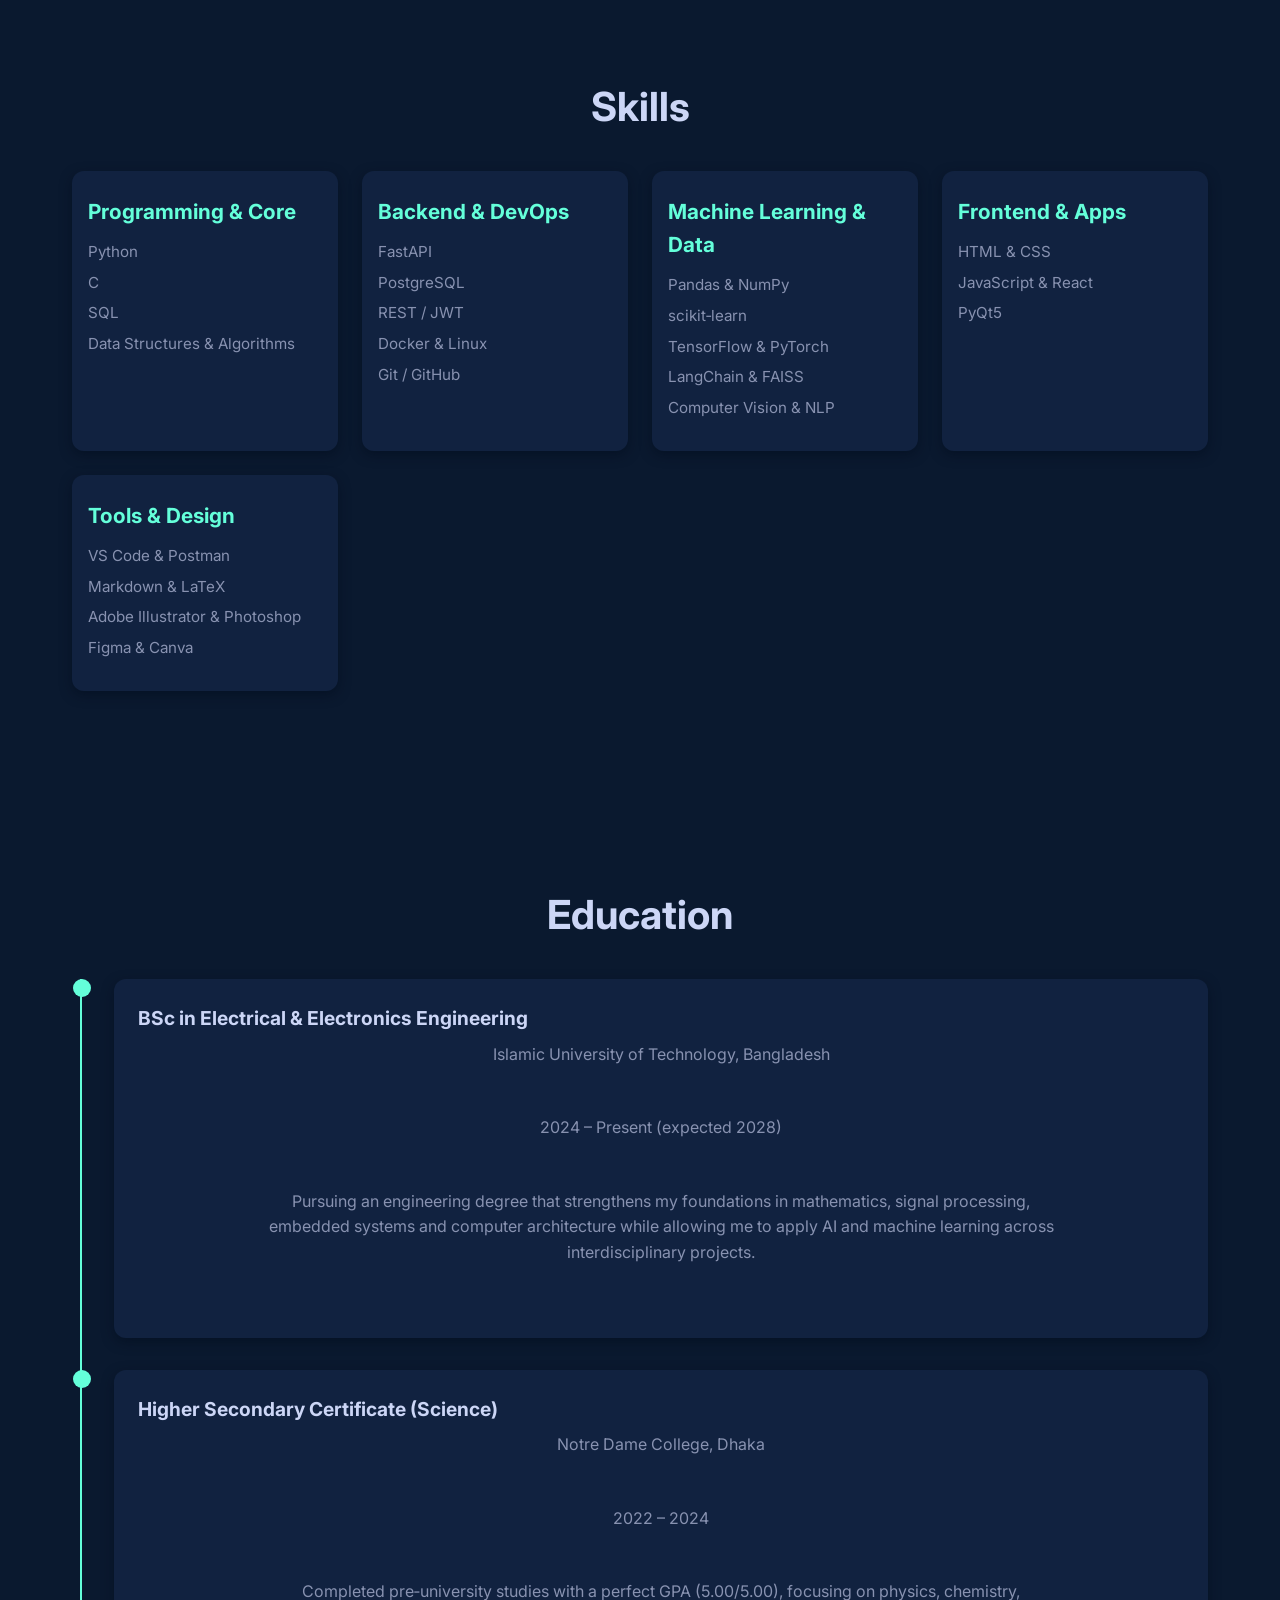
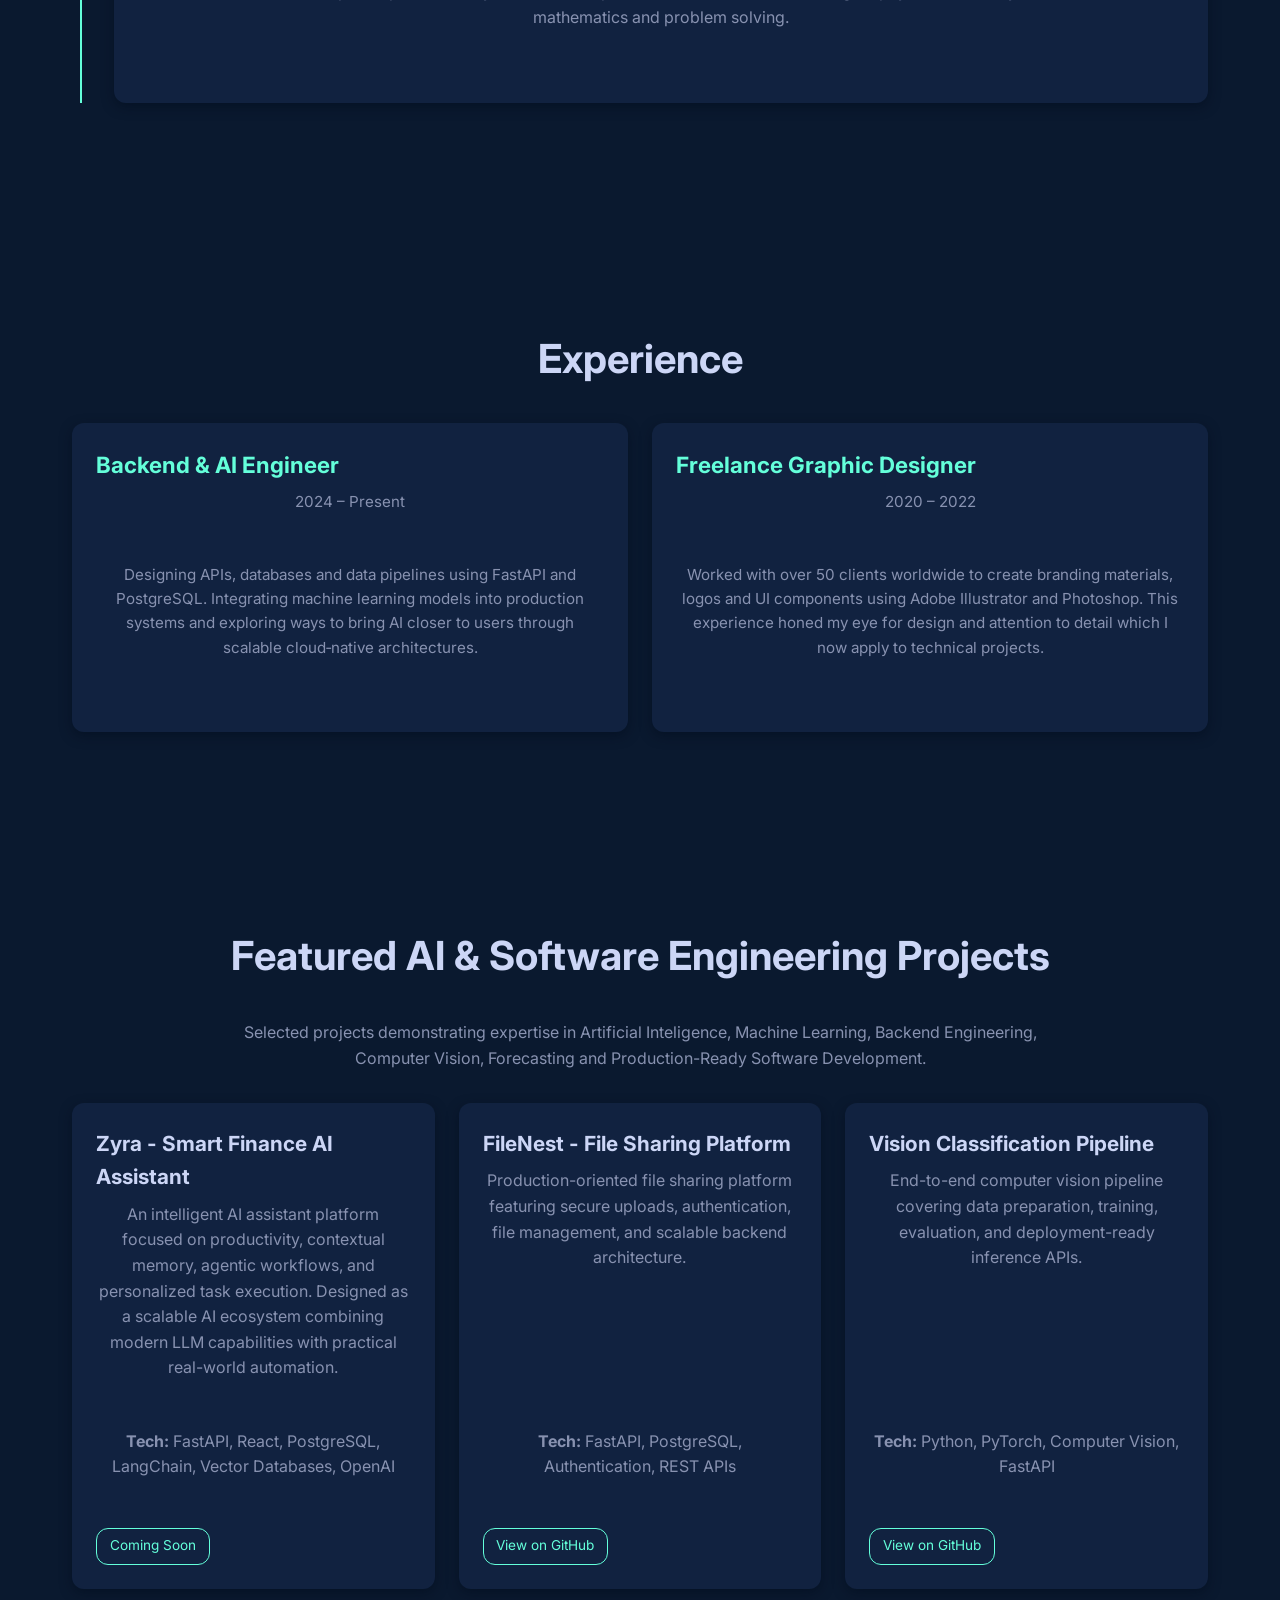
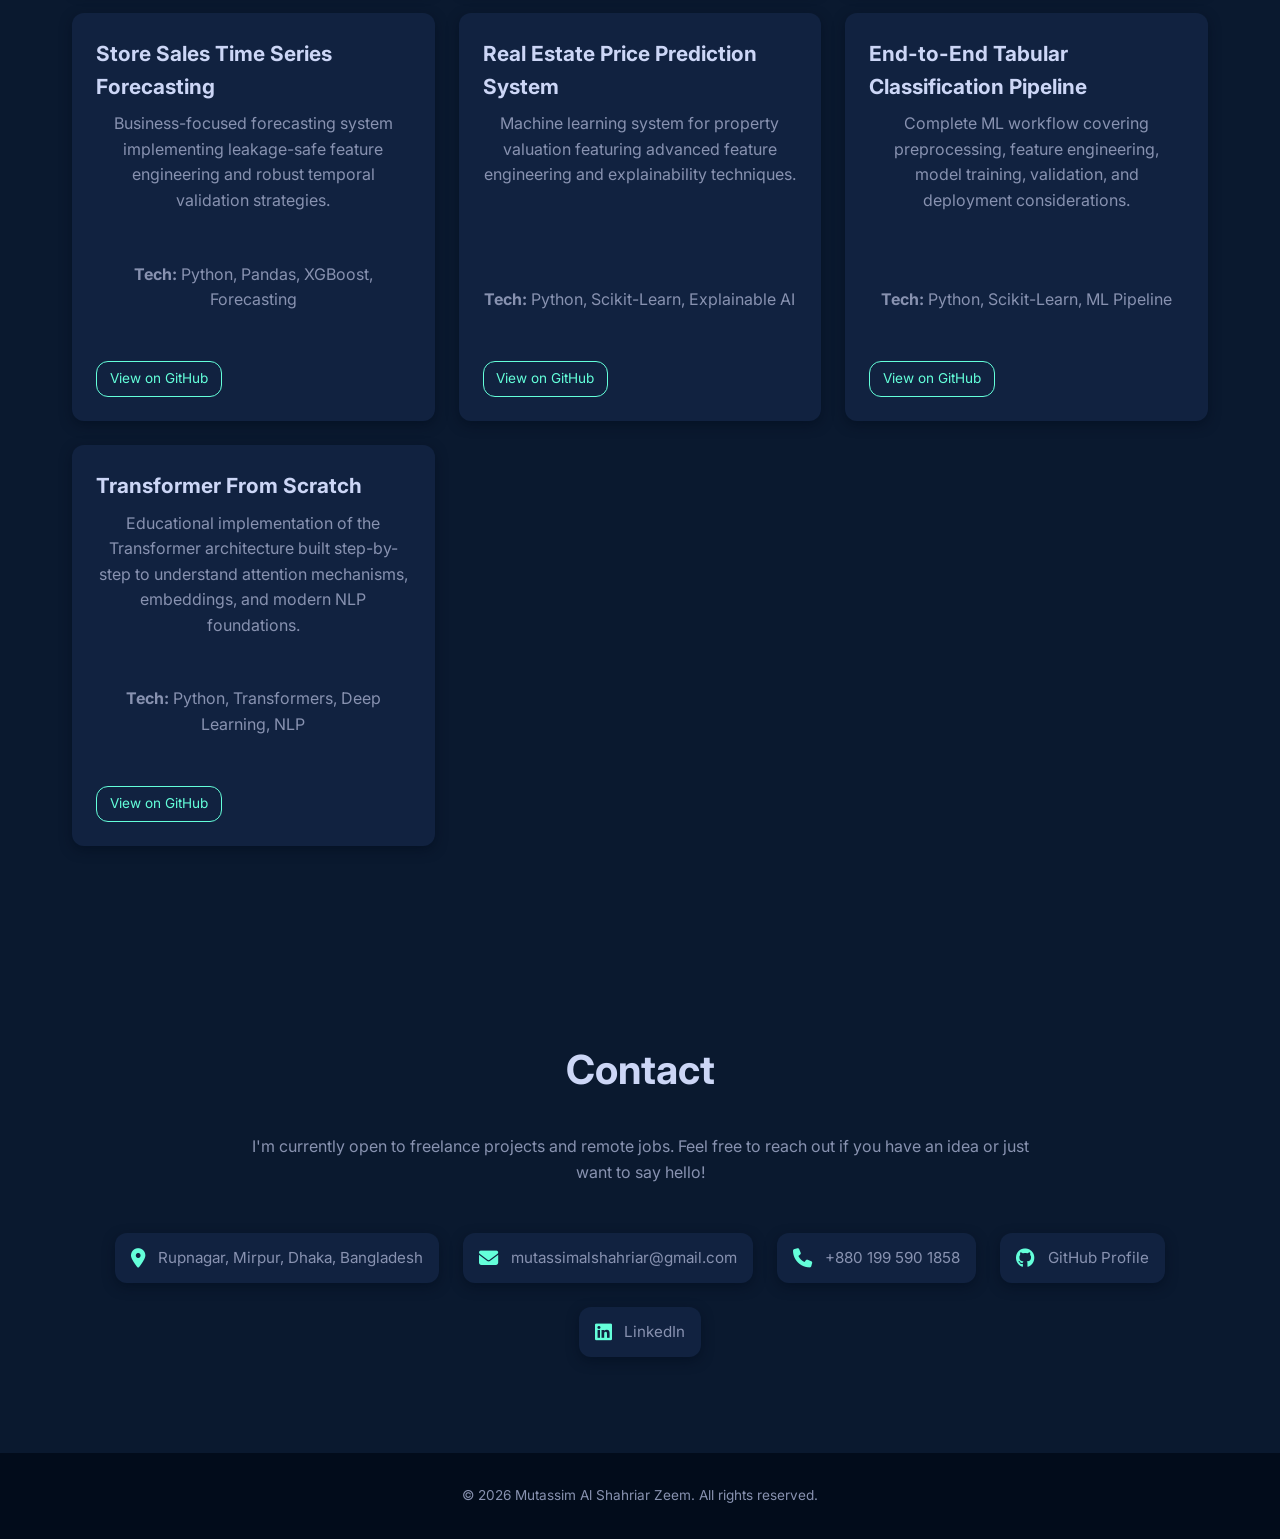
==== commit 70fd719f: "updated badges" ====
--- a/index.html
+++ b/index.html
@@ -78,13 +78,13 @@
           <p class="hero-intro">Hello, I'm</p>
           <h1 class="hero-name">Mutassim Al Shahriar Zeem</h1>
           <div class="hero-badges">
-            <span>FastAPI</span>
-            <span>Machine Learning</span>
-            <span>Computer Vision</span>
-            <span>LLMs</span>
+            <span>FastAPI,</span>
+            <span>Machine Learning,</span>
+            <span>Computer Vision,</span>
+            <span>LLMs,</span>
             <span>PostgreSQL</span>
           </div>
-          
+
           <h2 class="hero-title">
             AI Engineer | Machine Learning Engineer | Backend Developer
 
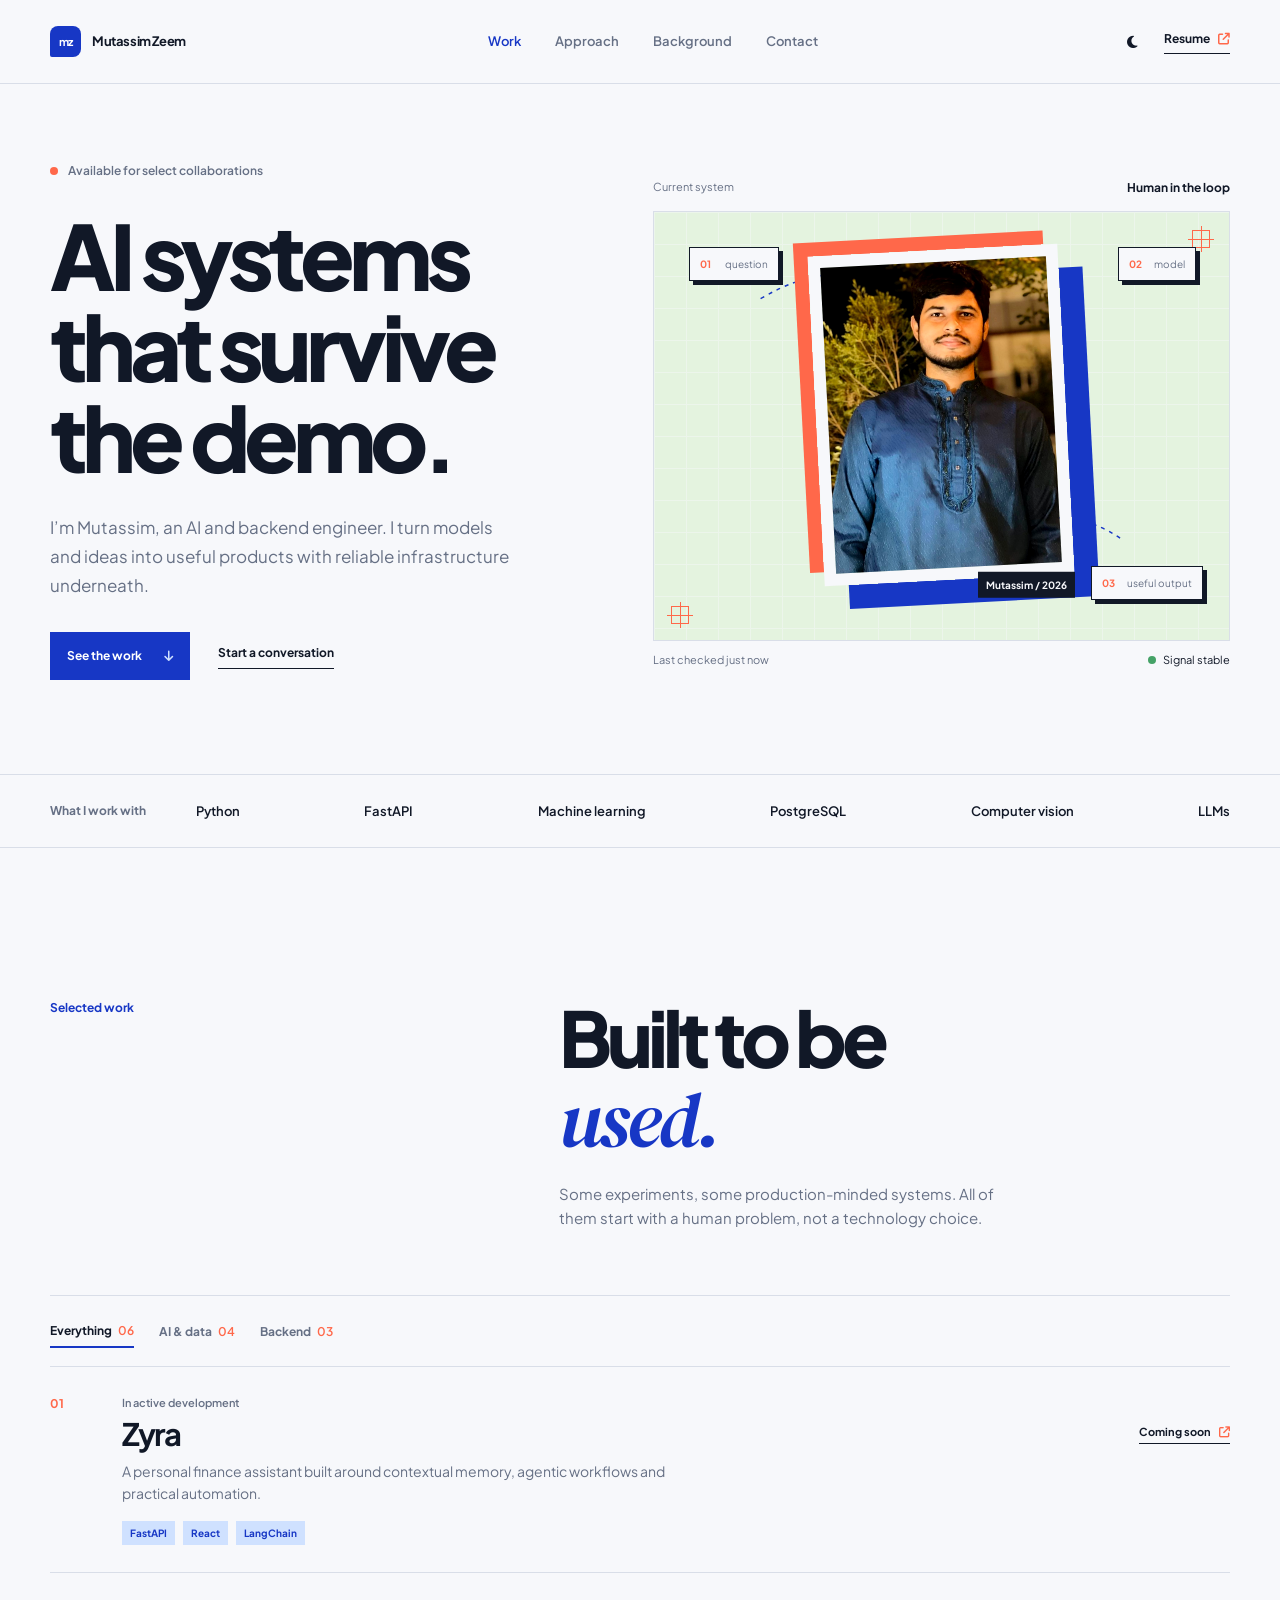
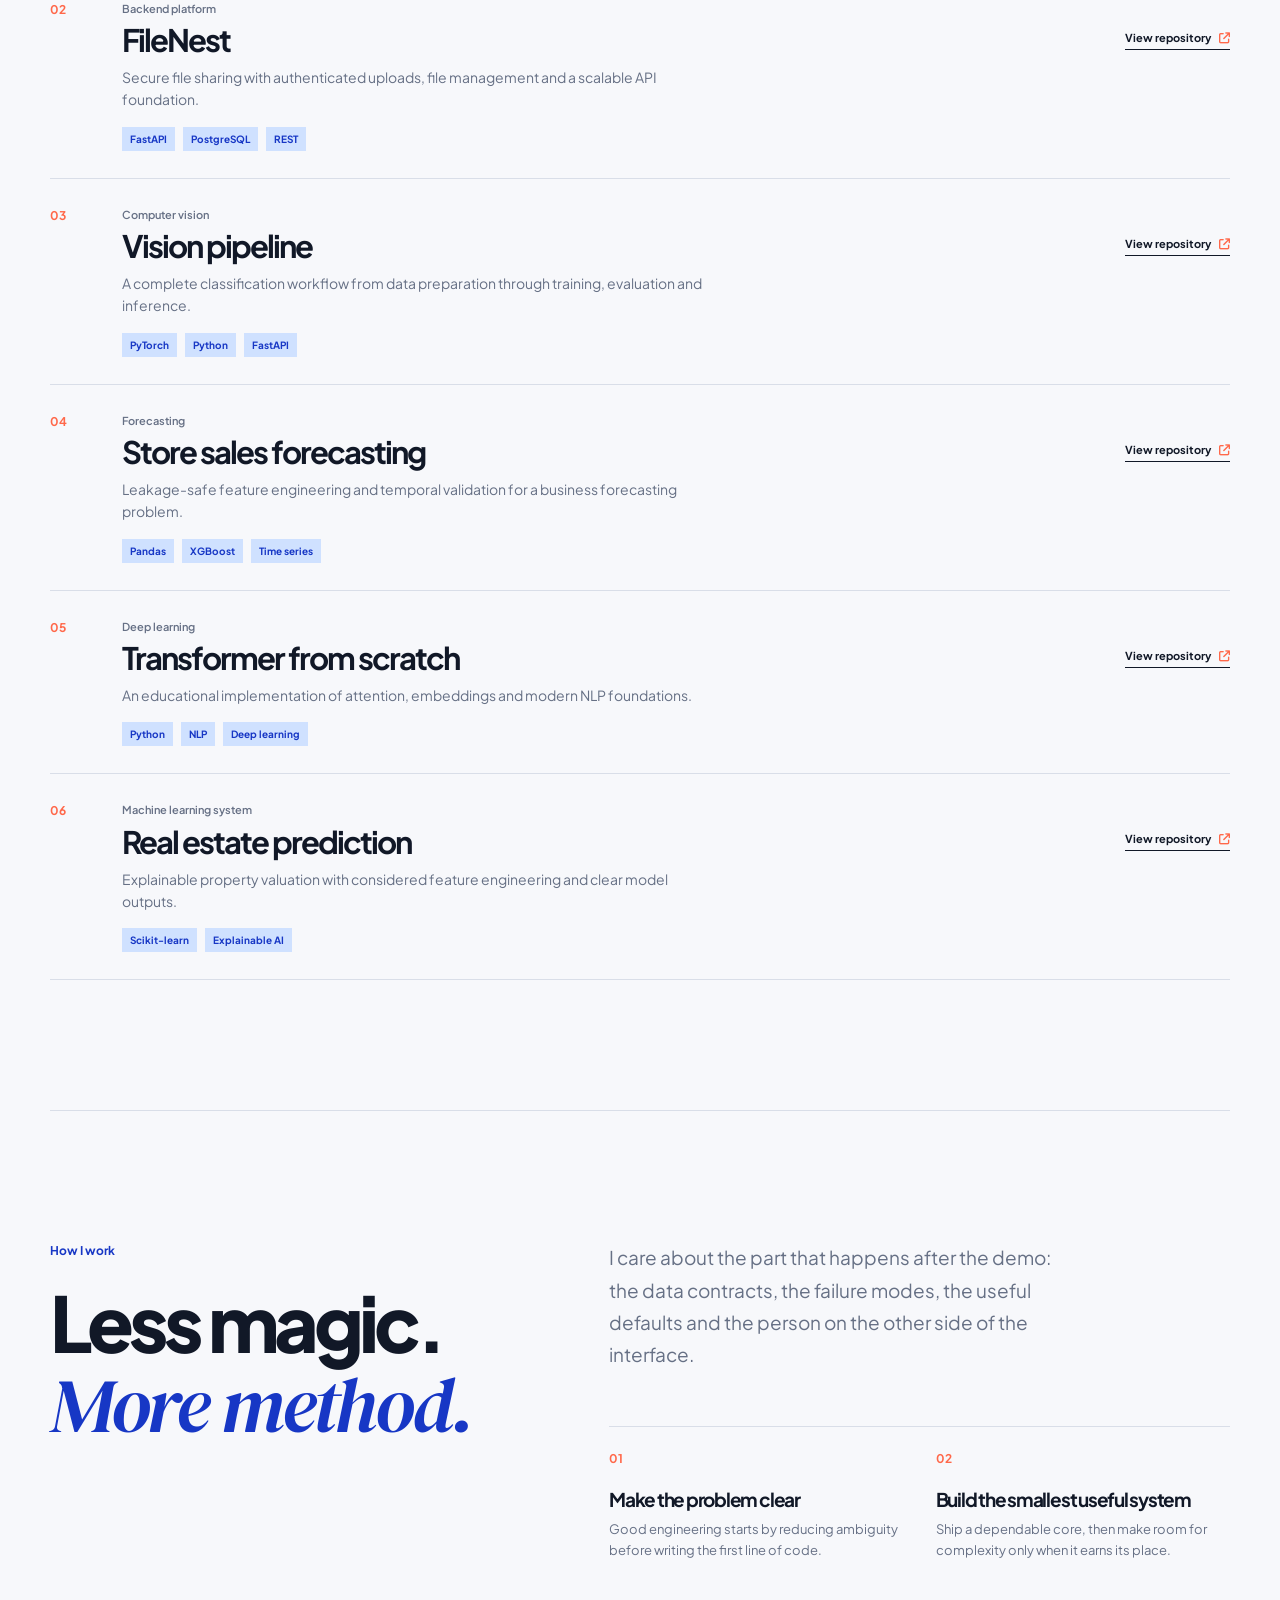
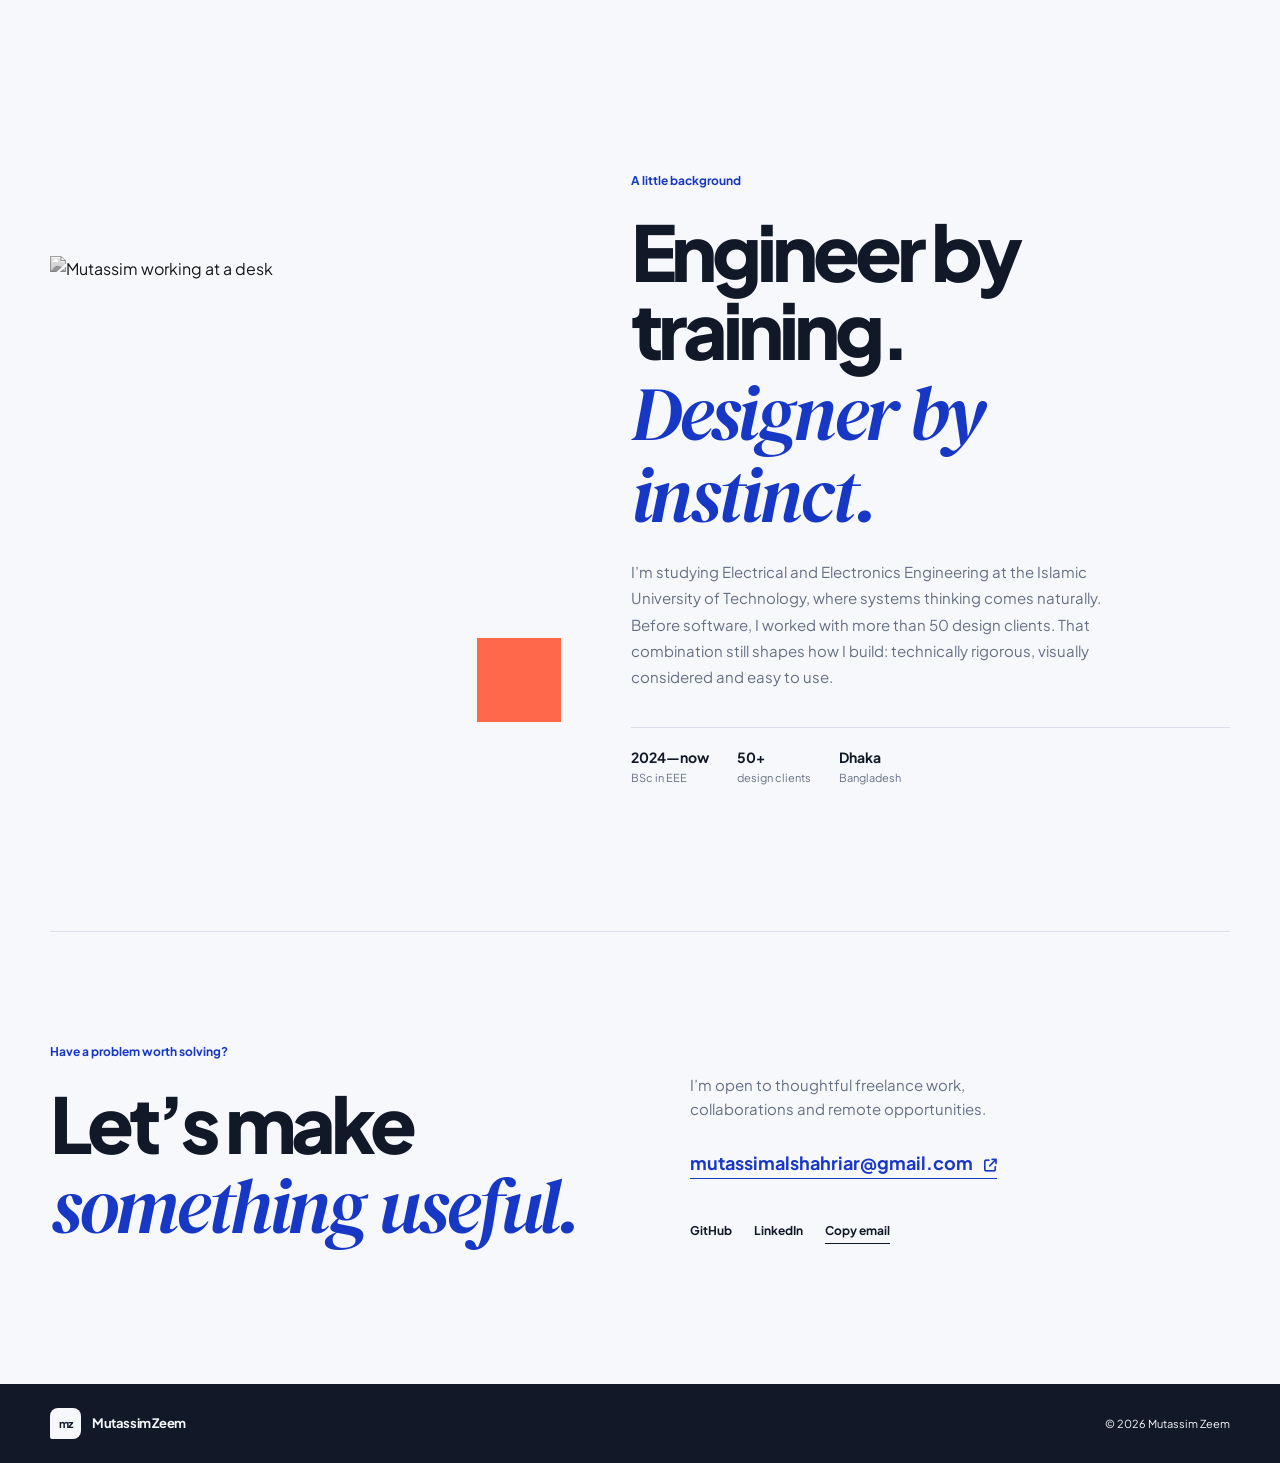
==== commit 6abf82b8: "deploy portfolio application" ====
--- a/index.html
+++ b/index.html
@@ -1,404 +1,80 @@
-<!DOCTYPE html>
+<!doctype html>
 <html lang="en">
   <head>
-    <meta charset="UTF-8" />
-    <meta name="viewport" content="width=device-width, initial-scale=1.0" />
-    <title>Mutassim al Zeem – Backend & AI Engineer</title>
-        <meta name="description" content="Portfolio of Mutassim Al Shahriar Zeem, a backend & AI engineer based in Dhaka. Showcasing projects in Python, FastAPI, machine learning and more. Open to freelance and remote opportunities." />
-    <meta name="keywords" content="Mutassim Al Shahriar Zeem, backend engineer, AI engineer, FastAPI, Python, machine learning, Dhaka, freelance, portfolio" />
+    <meta charset="utf-8" />
+    <meta name="viewport" content="width=device-width, initial-scale=1" />
+    <title>Mutassim Zeem — AI systems that survive the demo</title>
+    <meta name="description" content="Mutassim Zeem builds AI systems, backend infrastructure and machine learning products that work beyond the demo." />
     <meta name="author" content="Mutassim Al Shahriar Zeem" />
+    <meta property="og:title" content="Mutassim Zeem — AI systems that survive the demo" />
+    <meta property="og:description" content="AI systems, backend infrastructure and machine learning products that work beyond the demo." />
+    <meta property="og:image" content="https://mutassimalzeem.vercel.app/zeem.jpg" />
+    <meta property="og:type" content="website" />
     <link rel="canonical" href="https://mutassimalzeem.vercel.app/" />
-    <meta property="og:title" content="Mutassim Al Shahriar Zeem – Backend & AI Engineer" />
-    <meta property="og:description" content="Engineering student and problem solver who loves building robust backend systems and intelligent applications." />
-    <meta property="og:image" content="https://mutassimalzeem.vercel.app/zeem.jpg" />
-    <meta property="og:url" content="https://mutassimalzeem.vercel.app/" />
-    <meta property="og:type" content="website" />
-    <meta name="twitter:card" content="summary_large_image" />
-    <meta name="twitter:title" content="Mutassim Al Shahriar Zeem – Backend & AI Engineer" />
-    <meta name="twitter:description" content="Engineering student and problem solver who loves building robust backend systems and intelligent applications." />
-    <meta name="twitter:image" content="https://mutassimalzeem.vercel.app/zeem.jpg" />
-    <script type="application/ld+json">
-      {
-        "@context": "https://schema.org",
-        "@type": "Person",
-        "name": "Mutassim Al Shahriar Zeem",
-        "jobTitle": "Backend & AI Engineer",
-        "url": "https://mutassimalzeem.vercel.app/",
-        "image": "https://mutassimalzeem.vercel.app/zeem.jpg",
-        "address": {
-          "@type": "PostalAddress",
-          "addressLocality": "Dhaka",
-          "addressCountry": "BD"
-        },
-        "email": "mutassimalshahriar@gmail.com",
-        "telephone": "+8801995901858",
-        "sameAs": [
-          "https://github.com/mutassimalzeem",
-          "https://www.linkedin.com/in/mutassimalshahriar"
-        ],
-        "knowsAbout": [
-          "Python",
-          "FastAPI",
-          "Machine Learning",
-          "Backend Development",
-          "Artificial Intelligence",
-          "Data Science"
-        ]
-      }
-    </script>
-
-    <!-- Fonts and icons -->
     <link rel="preconnect" href="https://fonts.googleapis.com" />
     <link rel="preconnect" href="https://fonts.gstatic.com" crossorigin />
-    <link href="https://fonts.googleapis.com/css2?family=Montserrat:wght@400;600;700&family=Inter:wght@400;500;700&display=swap" rel="stylesheet" />
-    <link rel="stylesheet" href="https://cdnjs.cloudflare.com/ajax/libs/font-awesome/6.4.2/css/all.min.css" integrity="sha512-U81mUzUPh1zNwChLazodEJQRiYF9Z2hrUDDMcLRYzKExXJqUI8kvE4P9VtpmLREeTlyLk8gTi0dxKgnHAenLrw==" crossorigin="anonymous" referrerpolicy="no-referrer" />
-    <!-- Custom styles -->
+    <link href="https://fonts.googleapis.com/css2?family=DM+Serif+Display:ital@0;1&family=Plus+Jakarta+Sans:wght@400;500;600;700;800&display=swap" rel="stylesheet" />
+    <link rel="stylesheet" href="https://cdnjs.cloudflare.com/ajax/libs/font-awesome/6.4.2/css/all.min.css" crossorigin="anonymous" referrerpolicy="no-referrer" />
     <link rel="stylesheet" href="styles.css" />
   </head>
   <body>
-    <!-- Navigation bar -->
-    <header class="navbar">
-      <div class="logo">
-        <span class="logo-accent">Zeem</span>
-      </div>
-      <nav class="nav-links">
-        <a href="#about">About</a>
-        <a href="#skills">Skills</a>
-        <a href="#education">Education</a>
-        <a href="#experience">Experience</a>
-        <a href="#projects">Projects</a>
-        <a href="#contact">Contact</a>
+    <header class="site-header">
+      <a class="wordmark" href="#home" aria-label="Mutassim Zeem home"><span class="wordmark-mark">mz</span><span>Mutassim Zeem</span></a>
+      <nav class="main-nav" id="main-nav" aria-label="Main navigation">
+        <a class="active" href="#work">Work</a><a href="#approach">Approach</a><a href="#background">Background</a><a href="#contact">Contact</a>
       </nav>
+      <div class="header-actions"><button class="theme-button" id="theme-button" type="button" aria-label="Use dark theme"><i class="fa-solid fa-moon"></i></button><a class="header-link" href="resume.pdf" target="_blank" rel="noopener">Resume <i class="fa-solid fa-arrow-up-right-from-square"></i></a><button class="menu-button" id="menu-button" type="button" aria-label="Open menu" aria-expanded="false"><i class="fa-solid fa-bars"></i></button></div>
     </header>
 
-    <!-- Hero Section -->
-    <section class="hero">
-      <div class="hero-content">
-        <div class="hero-text">
-          <p class="hero-intro">Hello, I'm</p>
-          <h1 class="hero-name">Mutassim Al Shahriar Zeem</h1>
-          <div class="hero-badges">
-            <span>FastAPI,</span>
-            <span>Machine Learning,</span>
-            <span>Computer Vision,</span>
-            <span>LLMs,</span>
-            <span>PostgreSQL</span>
-          </div>
+    <main id="home">
+      <section class="hero page-width">
+        <div class="hero-copy">
+          <p class="availability"><span></span> Available for select collaborations</p>
+          <h1>AI systems<br />that survive<br />the demo.</h1>
+          <p class="hero-lede">I’m Mutassim, an AI and backend engineer. I turn models and ideas into useful products with reliable infrastructure underneath.</p>
+          <div class="hero-links"><a class="primary-link" href="#work">See the work <i class="fa-solid fa-arrow-down"></i></a><a class="secondary-link" href="mailto:mutassimalshahriar@gmail.com">Start a conversation</a></div>
+        </div>
+        <div class="system-visual" aria-label="System diagram showing a human-centered AI workflow">
+          <div class="visual-heading"><span>Current system</span><strong>Human in the loop</strong></div>
+          <div class="system-stage"><div class="stage-grid"></div><div class="stage-photo"><img src="zeem.jpg" alt="Portrait of Mutassim Al Shahriar Zeem" /></div><div class="node node-input"><span class="node-pulse"></span><b>01</b><small>question</small></div><div class="node node-model"><span class="node-pulse"></span><b>02</b><small>model</small></div><div class="node node-output"><span class="node-pulse"></span><b>03</b><small>useful output</small></div><svg class="connectors" viewBox="0 0 540 430" aria-hidden="true"><path d="M88 87 C190 28 226 88 257 166" /><path d="M285 264 C336 340 382 280 451 329" /></svg><div class="crosshair crosshair-one"></div><div class="crosshair crosshair-two"></div></div>
+          <div class="visual-footer"><span>Last checked just now</span><span class="signal"><i></i> Signal stable</span></div>
+        </div>
+      </section>
 
-          <h2 class="hero-title">
-            AI Engineer | Machine Learning Engineer | Backend Developer
+      <section class="proof-strip"><div class="page-width proof-inner"><p>What I work with</p><div class="proof-list"><span>Python</span><span>FastAPI</span><span>Machine learning</span><span>PostgreSQL</span><span>Computer vision</span><span>LLMs</span></div></div></section>
 
-          </h2>
-          <p class="hero-description">
-            Engineering student and problem solver who loves building robust backend systems and intelligent applications. I turn complex ideas into scalable solutions using Python, FastAPI and Machine Learning.
-          </p>
-          <div class="hero-buttons">
-            <a href="#projects" class="btn btn-primary">View Projects</a>
-            <a href="resume.pdf" target="_blank" class="btn btn-secondary">View Resume</a>
-          </div>
+      <section class="work page-width" id="work">
+        <div class="section-intro"><p class="section-kicker">Selected work</p><div><h2>Built to be<br /><i>used.</i></h2><p>Some experiments, some production-minded systems. All of them start with a human problem, not a technology choice.</p></div></div>
+        <div class="work-controls" role="toolbar" aria-label="Filter selected work"><button class="filter active" type="button" data-filter="all">Everything <b>06</b></button><button class="filter" type="button" data-filter="ai">AI & data <b>04</b></button><button class="filter" type="button" data-filter="backend">Backend <b>03</b></button></div>
+        <div class="project-list">
+          <article class="project project-lead" data-category="ai backend"><div class="project-index">01</div><div class="project-info"><p class="project-kind">In active development</p><h3>Zyra</h3><p class="project-description">A personal finance assistant built around contextual memory, agentic workflows and practical automation.</p><div class="project-tags"><span>FastAPI</span><span>React</span><span>LangChain</span></div></div><div class="project-action"><a href="#contact" data-toast="Zyra is in active development. Public launch coming soon.">Coming soon <i class="fa-solid fa-arrow-up-right-from-square"></i></a></div></article>
+          <article class="project" data-category="backend"><div class="project-index">02</div><div class="project-info"><p class="project-kind">Backend platform</p><h3>FileNest</h3><p class="project-description">Secure file sharing with authenticated uploads, file management and a scalable API foundation.</p><div class="project-tags"><span>FastAPI</span><span>PostgreSQL</span><span>REST</span></div></div><div class="project-action"><a href="https://github.com/mutassimalzeem/FileNest-File-Sharing-App" target="_blank" rel="noopener">View repository <i class="fa-solid fa-arrow-up-right-from-square"></i></a></div></article>
+          <article class="project" data-category="ai"><div class="project-index">03</div><div class="project-info"><p class="project-kind">Computer vision</p><h3>Vision pipeline</h3><p class="project-description">A complete classification workflow from data preparation through training, evaluation and inference.</p><div class="project-tags"><span>PyTorch</span><span>Python</span><span>FastAPI</span></div></div><div class="project-action"><a href="https://github.com/mutassimalzeem/vision-classification-pipeline" target="_blank" rel="noopener">View repository <i class="fa-solid fa-arrow-up-right-from-square"></i></a></div></article>
+          <article class="project" data-category="ai"><div class="project-index">04</div><div class="project-info"><p class="project-kind">Forecasting</p><h3>Store sales forecasting</h3><p class="project-description">Leakage-safe feature engineering and temporal validation for a business forecasting problem.</p><div class="project-tags"><span>Pandas</span><span>XGBoost</span><span>Time series</span></div></div><div class="project-action"><a href="https://github.com/mutassimalzeem/store-sales-time-series-forecasting" target="_blank" rel="noopener">View repository <i class="fa-solid fa-arrow-up-right-from-square"></i></a></div></article>
+          <article class="project" data-category="ai"><div class="project-index">05</div><div class="project-info"><p class="project-kind">Deep learning</p><h3>Transformer from scratch</h3><p class="project-description">An educational implementation of attention, embeddings and modern NLP foundations.</p><div class="project-tags"><span>Python</span><span>NLP</span><span>Deep learning</span></div></div><div class="project-action"><a href="https://github.com/mutassimalzeem/transformer-from-scratch" target="_blank" rel="noopener">View repository <i class="fa-solid fa-arrow-up-right-from-square"></i></a></div></article>
+          <article class="project" data-category="backend"><div class="project-index">06</div><div class="project-info"><p class="project-kind">Machine learning system</p><h3>Real estate prediction</h3><p class="project-description">Explainable property valuation with considered feature engineering and clear model outputs.</p><div class="project-tags"><span>Scikit-learn</span><span>Explainable AI</span></div></div><div class="project-action"><a href="https://github.com/mutassimalzeem/Real-Estate-Price-Prediction-System" target="_blank" rel="noopener">View repository <i class="fa-solid fa-arrow-up-right-from-square"></i></a></div></article>
         </div>
-        <div class="hero-image">
-          <!-- Placeholder image file included in repository -->
-          <img src="zeem.jpg" alt="Portrait of Mutassim Al Shahriar Zeem" />
-        </div>
-      </div>
-    </section>
+      </section>
 
-    <!-- About Section -->
-    <section id="about" class="section about">
-      <h2>About Me</h2>
-      <p>
-        I'm an engineering student focused on backend engineering, system design and AI integration. I build real‑world applications using Python, FastAPI and PostgreSQL while exploring machine learning, computer vision and natural language processing. My goal is to transform ideas into clean, maintainable and scalable systems that make a difference.
-      </p>
-      <div class="stats-grid">
-        <div class="stat-card">
-          <h3>2+</h3>
-          <p>Years of experience</p>
-        </div>
-        <div class="stat-card">
-          <h3>8+</h3>
-          <p>Projects completed</p>
-        </div>
-        <div class="stat-card">
-          <h3>50+</h3>
-          <p>Graphic Design clients served</p>
-        </div>
-        <div class="stat-card">
-          <h3>4</h3>
-          <p>Languages spoken</p>
-        </div>
-      </div>
-    </section>
+      <section class="approach page-width" id="approach"><div class="approach-heading"><p class="section-kicker">How I work</p><h2>Less magic.<br /><i>More method.</i></h2></div><div class="approach-copy"><p>I care about the part that happens after the demo: the data contracts, the failure modes, the useful defaults and the person on the other side of the interface.</p><div class="approach-points"><div><b>01</b><h3>Make the problem clear</h3><p>Good engineering starts by reducing ambiguity before writing the first line of code.</p></div><div><b>02</b><h3>Build the smallest useful system</h3><p>Ship a dependable core, then make room for complexity only when it earns its place.</p></div></div></div></section>
 
-    <!-- Skills Section -->
-    <section id="skills" class="section skills">
-      <h2>Skills</h2>
-      <div class="skills-categories">
-        <div class="skills-category">
-          <h3>Programming &amp; Core</h3>
-          <ul>
-            <li>Python</li>
-            <li>C</li>
-            <li>SQL</li>
-            <li>Data Structures &amp; Algorithms</li>
-          </ul>
-        </div>
-        <div class="skills-category">
-          <h3>Backend &amp; DevOps</h3>
-          <ul>
-            <li>FastAPI</li>
-            <li>PostgreSQL</li>
-            <li>REST / JWT</li>
-            <li>Docker &amp; Linux</li>
-            <li>Git / GitHub</li>
-          </ul>
-        </div>
-        <div class="skills-category">
-          <h3>Machine Learning &amp; Data</h3>
-          <ul>
-            <li>Pandas &amp; NumPy</li>
-            <li>scikit‑learn</li>
-            <li>TensorFlow &amp; PyTorch</li>
-            <li>LangChain &amp; FAISS</li>
-            <li>Computer Vision &amp; NLP</li>
-          </ul>
-        </div>
-        <div class="skills-category">
-          <h3>Frontend &amp; Apps</h3>
-          <ul>
-            <li>HTML &amp; CSS</li>
-            <li>JavaScript &amp; React</li>
-            <li>PyQt5</li>
-          </ul>
-        </div>
-        <div class="skills-category">
-          <h3>Tools &amp; Design</h3>
-          <ul>
-            <li>VS Code &amp; Postman</li>
-            <li>Markdown &amp; LaTeX</li>
-            <li>Adobe Illustrator &amp; Photoshop</li>
-            <li>Figma &amp; Canva</li>
-          </ul>
-        </div>
-      </div>
-    </section>
+      <section class="background page-width" id="background"><div class="background-photo"><img src="hero.jpeg" alt="Mutassim working at a desk" /></div><div class="background-copy"><p class="section-kicker">A little background</p><h2>Engineer by training.<br /><i>Designer by instinct.</i></h2><p>I’m studying Electrical and Electronics Engineering at the Islamic University of Technology, where systems thinking comes naturally. Before software, I worked with more than 50 design clients. That combination still shapes how I build: technically rigorous, visually considered and easy to use.</p><div class="facts"><span><b>2024—now</b> BSc in EEE</span><span><b>50+</b> design clients</span><span><b>Dhaka</b> Bangladesh</span></div></div></section>
 
-    <!-- Education Section -->
-    <section id="education" class="section education">
-      <h2>Education</h2>
-      <div class="timeline">
-        <div class="timeline-item">
-          <span class="timeline-dot"></span>
-          <div class="timeline-content">
-            <h3>BSc in Electrical &amp; Electronics Engineering</h3>
-            <p class="timeline-location">Islamic University of Technology, Bangladesh</p>
-            <p class="timeline-date">2024 – Present (expected 2028)</p>
-            <p class="timeline-desc">Pursuing an engineering degree that strengthens my foundations in mathematics, signal processing, embedded systems and computer architecture while allowing me to apply AI and machine learning across interdisciplinary projects.</p>
-          </div>
-        </div>
-        <div class="timeline-item">
-          <span class="timeline-dot"></span>
-          <div class="timeline-content">
-            <h3>Higher Secondary Certificate (Science)</h3>
-            <p class="timeline-location">Notre Dame College, Dhaka</p>
-            <p class="timeline-date">2022 – 2024</p>
-            <p class="timeline-desc">Completed pre‑university studies with a perfect GPA (5.00/5.00), focusing on physics, chemistry, mathematics and problem solving.</p>
-          </div>
-        </div>
-      </div>
-    </section>
-
-    <!-- Experience Section -->
-    <section id="experience" class="section experience">
-      <h2>Experience</h2>
-      <div class="experience-grid">
-        <div class="experience-card">
-          <h3>Backend &amp; AI Engineer</h3>
-          <p class="experience-date">2024 – Present</p>
-          <p>
-            Designing APIs, databases and data pipelines using FastAPI and PostgreSQL. Integrating machine learning models into production systems and exploring ways to bring AI closer to users through scalable cloud‑native architectures.
-          </p>
-        </div>
-        <div class="experience-card">
-          <h3>Freelance Graphic Designer</h3>
-          <p class="experience-date">2020 – 2022</p>
-          <p>
-            Worked with over 50 clients worldwide to create branding materials, logos and UI components using Adobe Illustrator and Photoshop. This experience honed my eye for design and attention to detail which I now apply to technical projects.
-          </p>
-        </div>
-      </div>
-    </section>
-
-    <!-- Projects Section -->
-    <section id="projects" class="section projects">
-      <h2>Featured AI & Software Engineering Projects</h2>
-      
-      <p style = "text-align:center;max-width:800px;margin:0 auto 2rem;">
-        Selected projects demonstrating expertise in Artificial Inteligence,
-        Machine Learning, Backend Engineering, Computer Vision,
-        Forecasting and Production-Ready Software Development.
-      </p>
-
-      <div class="projects-grid">
-        <!-- Project: Zyra - Smart Finance AI Assistant-->
-        <div class="project-card">
-          <h3>Zyra - Smart Finance AI Assistant</h3>
-          <p class="project-desc">
-            An intelligent AI assistant platform focused on productivity,
-            contextual memory, agentic workflows, and personalized task execution.
-            Designed as a scalable AI ecosystem combining modern LLM capabilities
-            with practical real-world automation.
-          </p>
-          <p class="project-tech"><strong>Tech:</strong> FastAPI, React, PostgreSQL, LangChain, Vector Databases, OpenAI
-          </p>
-          <a class="project-link" href="#" onclick = "alert('Zyra is currently under active development. Public launch coming soon!')">
-            Coming Soon
-          </a>
-        </div>
-
-
-        <div class="project-card">
-          <h3>
-            FileNest - File Sharing Platform
-          </h3>
-          <p class="project-desc">
-            Production-oriented file sharing platform featuring secure uploads, authentication, file management, and scalable backend architecture.
-          </p>
-          <p class="project-tech">
-            <strong>
-              Tech:
-            </strong>
-            FastAPI, PostgreSQL, Authentication, REST APIs
-          </p>
-          <a class="project-link" href="https://github.com/mutassimalzeem/FileNest-File-Sharing-App" target="_blank">
-            View on GitHub
-          </a>
-        </div>
-        <div class="project-card">
-          <h3>
-            Vision Classification Pipeline
-          </h3>
-          <p class="project-desc">
-            End-to-end computer vision pipeline covering data preparation, training, evaluation, and deployment-ready inference APIs.
-          </p>
-          <p class="project-tech">
-            <strong>
-              Tech:
-            </strong>
-            Python, PyTorch, Computer Vision, FastAPI
-          </p>
-          <a class="project-link" href="https://github.com/mutassimalzeem/vision-classification-pipeline" target="_blank">
-            View on GitHub
-          </a>
-        </div>
-        <div class="project-card">
-          <h3>
-            Store Sales Time Series Forecasting
-          </h3>
-          <p class="project-desc">
-            Business-focused forecasting system implementing leakage-safe feature engineering and robust temporal validation strategies.
-          </p>
-          <p class="project-tech">
-            <strong>
-              Tech:
-            </strong>
-            Python, Pandas, XGBoost, Forecasting
-          </p>
-          <a class="project-link" href="https://github.com/mutassimalzeem/store-sales-time-series-forecasting" target="_blank">
-            View on GitHub
-          </a>
-        </div>
-        <div class="project-card">
-          <h3>
-            Real Estate Price Prediction System
-          </h3>
-          <p class="project-desc">
-            Machine learning system for property valuation featuring advanced feature engineering and explainability techniques.
-          </p>
-          <p class="project-tech">
-            <strong>
-              Tech:
-            </strong>
-            Python, Scikit-Learn, Explainable AI
-          </p>
-          <a class="project-link" href="https://github.com/mutassimalzeem/Real-Estate-Price-Prediction-System" target="_blank">
-            View on GitHub
-          </a>
-        </div>
-        <div class="project-card">
-          <h3>
-            End-to-End Tabular Classification Pipeline
-          </h3>
-          <p class="project-desc">
-            Complete ML workflow covering preprocessing, feature engineering, model training, validation, and deployment considerations.
-          </p>
-          <p class="project-tech">
-            <strong>
-              Tech:
-            </strong>
-            Python, Scikit-Learn, ML Pipeline
-          </p>
-          <a class="project-link" href="https://github.com/mutassimalzeem/end-to-end-tabular-classification-pipeline-design" target="_blank">
-            View on GitHub
-          </a>
-        </div>
-        <div class="project-card">
-          <h3>
-            Transformer From Scratch
-          </h3>
-          <p class="project-desc">
-            Educational implementation of the Transformer architecture built step-by-step to understand attention mechanisms, embeddings, and modern NLP foundations.
-          </p>
-          <p class="project-tech">
-            <strong>
-              Tech:
-            </strong>
-            Python, Transformers, Deep Learning, NLP
-          </p>
-          <a class="project-link" href="https://github.com/mutassimalzeem/transformer-from-scratch" target="_blank">
-            View on GitHub
-          </a>
-        </div>
-
-      </div>
-    </section>
-
-    <!-- Contact Section -->
-    <section id="contact" class="section contact">
-      <h2>Contact</h2>
-      <p>I'm currently open to freelance projects and remote jobs. Feel free to reach out if you have an idea or just want to say hello!</p>
-      <div class="contact-grid">
-        <div class="contact-item">
-          <i class="fa-solid fa-location-dot"></i>
-          <span>Rupnagar, Mirpur, Dhaka, Bangladesh</span>
-        </div>
-        <div class="contact-item">
-          <i class="fa-solid fa-envelope"></i>
-          <a href="mailto:mutassimalshahriar@gmail.com">mutassimalshahriar@gmail.com</a>
-        </div>
-        <div class="contact-item">
-          <i class="fa-solid fa-phone"></i>
-          <a href="tel:+8801995901858">+880 199 590 1858</a>
-        </div>
-        <div class="contact-item">
-          <i class="fa-brands fa-github"></i>
-          <a href="https://github.com/mutassimalzeem" target="_blank" rel="noopener noreferrer">GitHub Profile</a>
-        </div>
-        <div class="contact-item">
-          <i class="fa-brands fa-linkedin"></i>
-          <a href="https://www.linkedin.com/in/mutassimalzeem" target="_blank" rel="noopener noreferrer">LinkedIn</a>
-        </div>
-      </div>
-    </section>
-
-    <!-- Footer -->
-    <footer class="footer">
-      <p>&copy; <span id="year"></span> Mutassim Al Shahriar Zeem. All rights reserved.</p>
-    </footer>
-
+      <section class="contact page-width" id="contact"><div><p class="section-kicker">Have a problem worth solving?</p><h2>Let’s make<br /><i>something useful.</i></h2></div><div class="contact-details"><p>I’m open to thoughtful freelance work, collaborations and remote opportunities.</p><a class="email-link" href="mailto:mutassimalshahriar@gmail.com">mutassimalshahriar@gmail.com <i class="fa-solid fa-arrow-up-right-from-square"></i></a><div class="socials"><a href="https://github.com/mutassimalzeem" target="_blank" rel="noopener">GitHub</a><a href="https://www.linkedin.com/in/mutassimalshahriar" target="_blank" rel="noopener">LinkedIn</a><button type="button" id="copy-email" data-copy="mutassimalshahriar@gmail.com">Copy email</button></div></div></section>
+    </main>
+    <footer class="site-footer"><a class="wordmark" href="#home"><span class="wordmark-mark">mz</span><span>Mutassim Zeem</span></a><p>© <span id="year"></span> Mutassim Zeem</p></footer>
+    <div class="toast" id="toast" role="status" aria-live="polite"></div>
     <script>
-      // Update copyright year dynamically
+      const body = document.body;
+      const toast = document.getElementById('toast');
+      const showToast = (message) => { toast.textContent = message; toast.classList.add('show'); window.setTimeout(() => toast.classList.remove('show'), 2800); };
       document.getElementById('year').textContent = new Date().getFullYear();
+      document.getElementById('menu-button').addEventListener('click', (event) => { const open = body.classList.toggle('menu-open'); event.currentTarget.setAttribute('aria-expanded', open); event.currentTarget.innerHTML = open ? '<i class="fa-solid fa-xmark"></i>' : '<i class="fa-solid fa-bars"></i>'; });
+      document.querySelectorAll('.main-nav a').forEach((link) => link.addEventListener('click', () => body.classList.remove('menu-open')));
+      document.getElementById('theme-button').addEventListener('click', (event) => { const dark = body.classList.toggle('dark-theme'); event.currentTarget.setAttribute('aria-label', dark ? 'Use light theme' : 'Use dark theme'); event.currentTarget.innerHTML = dark ? '<i class="fa-solid fa-sun"></i>' : '<i class="fa-solid fa-moon"></i>'; });
+      document.querySelectorAll('.filter').forEach((button) => button.addEventListener('click', () => { document.querySelectorAll('.filter').forEach((item) => item.classList.remove('active')); button.classList.add('active'); const category = button.dataset.filter; document.querySelectorAll('.project').forEach((project) => { project.hidden = category !== 'all' && !project.dataset.category.includes(category); }); }));
+      document.querySelectorAll('[data-toast]').forEach((link) => link.addEventListener('click', (event) => { event.preventDefault(); showToast(link.dataset.toast); }));
+      document.getElementById('copy-email').addEventListener('click', async (event) => { await navigator.clipboard.writeText(event.currentTarget.dataset.copy); showToast('Email copied.'); });
     </script>
   </body>
 </html>
--- a/styles.css
+++ b/styles.css
@@ -1,459 +1,15 @@
-/*
-  Custom styles for Mutassimal Zeem's portfolio
-  Inspired by modern developer portfolios with a clean dark theme and vibrant accents.
-  The design uses CSS variables for easy theming and responsive grids for layout.
-*/
+:root { --paper: #f7f8fb; --ink: #111827; --muted: #667085; --rule: #d9dee8; --blue: #1737c5; --blue-soft: #cfe1ff; --coral: #ff684a; --green: #e4f3df; --display: 'DM Serif Display', Georgia, serif; --sans: 'Plus Jakarta Sans', Arial, sans-serif; }
+* { box-sizing: border-box; margin: 0; padding: 0; } html { scroll-behavior: smooth; } body { background: var(--paper); color: var(--ink); font-family: var(--sans); line-height: 1.6; overflow-x: hidden; transition: background .25s, color .25s; } body.dark-theme { --paper: #111827; --ink: #f7f8fb; --muted: #a8b1c2; --rule: #334056; --blue: #93afff; --blue-soft: #273d70; --coral: #ff8d78; --green: #263b31; } a { color: inherit; text-decoration: none; } button { color: inherit; font: inherit; cursor: pointer; } img { max-width: 100%; }
+.page-width { width: min(1180px, calc(100% - 100px)); margin-inline: auto; } .site-header { height: 84px; padding: 0 50px; position: sticky; top: 0; z-index: 20; display: flex; align-items: center; justify-content: space-between; background: color-mix(in srgb, var(--paper) 92%, transparent); backdrop-filter: blur(14px); border-bottom: 1px solid var(--rule); } .wordmark { display: inline-flex; align-items: center; gap: 11px; font-size: 13px; font-weight: 700; letter-spacing: -.03em; } .wordmark-mark { display: inline-grid; place-items: center; width: 31px; height: 31px; background: var(--blue); color: white; border-radius: 8px 8px 8px 2px; font-size: 11px; letter-spacing: -.08em; } .main-nav { display: flex; gap: 34px; font-size: 13px; font-weight: 600; } .main-nav a { color: var(--muted); } .main-nav a:hover, .main-nav a.active { color: var(--blue); } .header-actions { display: flex; align-items: center; gap: 20px; } .theme-button, .menu-button { border: 0; background: none; padding: 6px; font-size: 14px; } .theme-button:hover { color: var(--blue); } .header-link { border-bottom: 1px solid var(--ink); padding-bottom: 4px; font-size: 12px; font-weight: 700; } .header-link i { color: var(--coral); margin-left: 6px; } .menu-button { display: none; }
+.hero { min-height: 690px; display: grid; grid-template-columns: .95fr 1.05fr; align-items: center; gap: 80px; padding-top: 58px; padding-bottom: 75px; } .availability { display: flex; align-items: center; gap: 10px; color: var(--muted); font-size: 12px; font-weight: 600; } .availability span, .signal i { width: 8px; height: 8px; flex: 0 0 8px; display: inline-block; border-radius: 50%; background: var(--coral); } h1, h2, h3 { letter-spacing: -.065em; line-height: 1.02; } h1, h2 { font-weight: 800; } h1 { max-width: 650px; margin: 28px 0 30px; font-size: clamp(56px, 7vw, 96px); } h1 i, h2 i { color: var(--blue); font-family: var(--display); font-weight: 400; letter-spacing: -.04em; } .hero-lede { max-width: 460px; color: var(--muted); font-size: 17px; line-height: 1.7; } .hero-links { display: flex; align-items: center; gap: 28px; margin-top: 33px; font-size: 12px; font-weight: 700; } .primary-link { display: inline-flex; align-items: center; gap: 22px; padding: 14px 17px; background: var(--blue); color: white; } .primary-link i { color: var(--blue-soft); } .secondary-link { border-bottom: 1px solid var(--ink); padding-bottom: 5px; }
+.system-visual { padding: 18px 0 13px; } .visual-heading, .visual-footer { display: flex; align-items: center; justify-content: space-between; color: var(--muted); font-size: 11px; } .visual-heading strong { color: var(--ink); font-size: 12px; } .system-stage { height: 430px; position: relative; margin: 14px 0 10px; overflow: hidden; background: var(--green); border: 1px solid var(--rule); } .stage-grid { position: absolute; inset: 0; opacity: .45; background-image: linear-gradient(var(--paper) 1px, transparent 1px), linear-gradient(90deg, var(--paper) 1px, transparent 1px); background-size: 32px 32px; } .stage-photo { position: absolute; top: 38px; left: 50%; width: 250px; height: 330px; overflow: visible; transform: translateX(-50%) rotate(-3deg); border: 12px solid var(--paper); box-shadow: 24px 24px 0 var(--blue), -14px -14px 0 var(--coral); z-index: 2; } .stage-photo::after { content: 'Mutassim / 2026'; position: absolute; right: -12px; bottom: -34px; padding: 5px 8px; background: var(--ink); color: var(--paper); font-size: 10px; font-weight: 700; transform: rotate(3deg); } .stage-photo img { width: 100%; height: 100%; object-fit: cover; filter: contrast(1.08) saturate(1.08); } .node { position: absolute; z-index: 3; display: grid; grid-template-columns: 18px 1fr; column-gap: 7px; align-items: center; padding: 8px 10px; background: var(--paper); color: var(--ink); border: 1px solid var(--ink); box-shadow: 4px 4px 0 var(--ink); font-size: 11px; } .node b { grid-row: span 2; color: var(--coral); font-size: 10px; } .node small { color: var(--muted); font-size: 10px; } .node-input { top: 35px; left: 35px; } .node-model { top: 35px; right: 33px; } .node-output { right: 26px; bottom: 40px; } .node-pulse { display: none; } .connectors { position: absolute; inset: 0; width: 100%; height: 100%; fill: none; stroke: var(--blue); stroke-width: 1.5; stroke-dasharray: 4 5; } .crosshair { position: absolute; width: 18px; height: 18px; border: 1px solid var(--coral); } .crosshair::after, .crosshair::before { content: ''; position: absolute; background: var(--coral); } .crosshair::after { width: 1px; height: 26px; left: 8px; top: -5px; } .crosshair::before { width: 26px; height: 1px; top: 8px; left: -5px; } .crosshair-one { top: 18px; right: 19px; } .crosshair-two { left: 17px; bottom: 16px; } .signal { display: inline-flex; align-items: center; gap: 7px; color: var(--ink); } .signal i { background: #45a267; }
+.proof-strip { border-block: 1px solid var(--rule); background: var(--paper); } .proof-inner { min-height: 72px; display: flex; align-items: center; gap: 50px; } .proof-inner > p { color: var(--muted); font-size: 12px; font-weight: 700; white-space: nowrap; } .proof-list { display: flex; align-items: center; justify-content: space-between; width: 100%; gap: 22px; color: var(--ink); font-size: 13px; font-weight: 600; }
+.work { padding: 150px 0 130px; } .section-intro { display: grid; grid-template-columns: .7fr 1fr; gap: 40px; align-items: start; padding-bottom: 65px; border-bottom: 1px solid var(--rule); } .section-kicker { color: var(--blue); font-size: 12px; font-weight: 700; } h2 { font-size: clamp(48px, 6vw, 80px); } .section-intro h2 { margin-bottom: 23px; } .section-intro > div > p:last-child, .approach-copy > p { max-width: 450px; color: var(--muted); font-size: 15px; } .work-controls { display: flex; gap: 25px; padding: 25px 0 18px; border-bottom: 1px solid var(--rule); } .filter { border: 0; background: none; color: var(--muted); padding: 0 0 6px; font-size: 12px; font-weight: 700; } .filter b { color: var(--coral); margin-left: 4px; font-weight: 600; } .filter.active { color: var(--ink); border-bottom: 2px solid var(--blue); } .project-list { border-bottom: 1px solid var(--rule); } .project { display: grid; grid-template-columns: 52px 1fr 190px; gap: 20px; align-items: start; padding: 27px 0; border-bottom: 1px solid var(--rule); } .project:last-child { border-bottom: 0; } .project[hidden] { display: none; } .project-index { color: var(--coral); font-size: 12px; font-weight: 700; } .project-kind { margin-bottom: 7px; color: var(--muted); font-size: 11px; font-weight: 600; } .project h3 { margin-bottom: 10px; font-size: 31px; } .project-description { max-width: 590px; color: var(--muted); font-size: 14px; } .project-tags { display: flex; gap: 8px; flex-wrap: wrap; margin-top: 16px; } .project-tags span { padding: 4px 8px; background: var(--blue-soft); color: var(--blue); font-size: 10px; font-weight: 700; } .project-action { padding-top: 29px; text-align: right; font-size: 11px; font-weight: 700; } .project-action a { border-bottom: 1px solid var(--ink); padding-bottom: 5px; } .project-action i { margin-left: 6px; color: var(--coral); }
+.approach { display: grid; grid-template-columns: .85fr 1.15fr; gap: 100px; padding: 130px 0; border-top: 1px solid var(--rule); } .approach-heading h2 { margin-top: 22px; } .approach-copy > p { font-size: 19px; line-height: 1.7; } .approach-points { display: grid; grid-template-columns: 1fr 1fr; gap: 32px; margin-top: 55px; padding-top: 22px; border-top: 1px solid var(--rule); } .approach-points b { display: block; margin-bottom: 22px; color: var(--coral); font-size: 12px; } .approach-points h3 { margin-bottom: 10px; font-size: 19px; } .approach-points p { color: var(--muted); font-size: 13px; }
+.background { display: grid; grid-template-columns: .9fr 1.1fr; gap: 90px; align-items: center; padding: 80px 0 145px; } .background-photo { position: relative; } .background-photo::after { content: ''; position: absolute; width: 84px; height: 84px; right: -20px; bottom: -20px; background: var(--coral); z-index: -1; } .background-photo img { display: block; width: 100%; aspect-ratio: 1.1; object-fit: cover; filter: grayscale(100%); } .background-copy h2 { margin: 22px 0 26px; } .background-copy > p:not(.section-kicker) { max-width: 500px; color: var(--muted); font-size: 15px; line-height: 1.75; } .facts { display: flex; gap: 28px; margin-top: 37px; padding-top: 18px; border-top: 1px solid var(--rule); } .facts span { display: flex; flex-direction: column; color: var(--muted); font-size: 11px; } .facts b { color: var(--ink); font-size: 14px; }
+.contact { display: grid; grid-template-columns: 1fr 1fr; gap: 100px; padding: 110px 0 140px; border-top: 1px solid var(--rule); } .contact h2 { margin-top: 22px; } .contact-details { align-self: end; } .contact-details > p { max-width: 360px; color: var(--muted); font-size: 15px; } .email-link { display: inline-block; margin-top: 28px; color: var(--blue); font-size: 18px; font-weight: 700; border-bottom: 1px solid var(--blue); } .email-link i { margin-left: 8px; font-size: 13px; } .socials { display: flex; gap: 22px; margin-top: 42px; font-size: 12px; font-weight: 700; } .socials a:hover, .socials button:hover { color: var(--blue); } .socials button { border: 0; border-bottom: 1px solid var(--ink); background: none; padding: 0 0 3px; } .site-footer { display: flex; align-items: center; justify-content: space-between; padding: 24px 50px; background: var(--ink); color: var(--paper); font-size: 11px; } .site-footer .wordmark-mark { background: var(--paper); color: var(--ink); }
+.toast { position: fixed; left: 50%; bottom: 24px; z-index: 30; max-width: calc(100% - 32px); padding: 12px 16px; background: var(--ink); color: var(--paper); font-size: 12px; opacity: 0; transform: translate(-50%, 14px); pointer-events: none; transition: opacity .2s, transform .2s; } .toast.show { opacity: 1; transform: translate(-50%, 0); }
+@media (max-width: 820px) { .page-width { width: min(100% - 42px, 600px); } .site-header { height: 72px; padding: 0 21px; } .header-link { display: none; } .menu-button { display: block; } .main-nav { position: fixed; top: 72px; left: 0; right: 0; display: none; padding: 22px 21px 26px; background: var(--paper); border-bottom: 1px solid var(--rule); } body.menu-open .main-nav { display: flex; flex-direction: column; gap: 18px; } .hero { display: block; min-height: 0; padding-top: 75px; padding-bottom: 68px; } h1 { font-size: clamp(52px, 14vw, 78px); } .hero-lede { font-size: 15px; } .system-visual { margin-top: 58px; } .system-stage { height: 350px; } .stage-photo { width: 170px; height: 220px; } .node-input { left: 17px; } .node-model { right: 17px; } .node-output { right: 15px; bottom: 22px; } .proof-inner { display: block; padding: 21px 0; } .proof-list { justify-content: flex-start; flex-wrap: wrap; gap: 9px 22px; margin-top: 10px; } .work { padding: 90px 0; } .section-intro, .approach, .background, .contact { display: block; } .section-intro { padding-bottom: 42px; } .section-intro > div { margin-top: 28px; } .project { grid-template-columns: 32px 1fr; gap: 12px; } .project-action { grid-column: 2; padding-top: 2px; text-align: left; } .approach { padding: 90px 0; } .approach-copy { margin-top: 45px; } .approach-points { grid-template-columns: 1fr; gap: 35px; margin-top: 38px; } .background { padding: 30px 0 90px; } .background-copy { margin-top: 60px; } .contact { padding: 85px 0 100px; } .contact-details { margin-top: 45px; } .site-footer { padding: 24px 21px; } }
+@media (prefers-reduced-motion: reduce) { *, *::before, *::after { animation-duration: .01ms !important; transition-duration: .01ms !important; scroll-behavior: auto !important; } }
+:focus-visible { outline: 3px solid var(--coral); outline-offset: 4px; }
 
-/* Root variables for colours and sizing */
-:root {
-  --primary: #64ffda;        /* accent colour for links and highlights */
-  --secondary: #8892b0;      /* secondary text colour */
-  --bg: #0a192f;             /* main background colour */
-  --bg-light: #112240;       /* lighter background for cards */
-  --text: #ccd6f6;           /* primary text colour */
-  --card-bg: #112240;        /* card background */
-  --border-radius: 12px;     /* base border radius */
-}
-
-/* Global reset and typography */
-* {
-  margin: 0;
-  padding: 0;
-  box-sizing: border-box;
-}
-
-body {
-  font-family: 'Inter', 'Montserrat', sans-serif;
-  background-color: var(--bg);
-  color: var(--text);
-  line-height: 1.6;
-  -webkit-font-smoothing: antialiased;
-}
-
-/* Navigation bar */
-.navbar {
-  position: fixed;
-  top: 0;
-  left: 0;
-  width: 100%;
-  padding: 1rem 2rem;
-  background: rgba(10, 25, 47, 0.8);
-  backdrop-filter: blur(10px);
-  display: flex;
-  justify-content: space-between;
-  align-items: center;
-  z-index: 1000;
-}
-
-.logo {
-  font-size: 1.5rem;
-  font-weight: 700;
-  color: var(--text);
-}
-
-.logo-accent {
-  color: var(--primary);
-}
-
-.nav-links a {
-  margin-left: 1.5rem;
-  color: var(--text);
-  text-decoration: none;
-  font-size: 0.95rem;
-  transition: color 0.2s ease;
-}
-
-.nav-links a:hover {
-  color: var(--primary);
-}
-
-/* Hero section */
-.hero {
-  display: flex;
-  align-items: center;
-  justify-content: center;
-  min-height: 100vh;
-  padding-top: 5rem; /* offset for fixed nav */
-  background: radial-gradient(circle at top left, rgba(100, 255, 218, 0.1), transparent 70%);
-}
-
-.hero-content {
-  display: flex;
-  flex-wrap: wrap;
-  align-items: center;
-  justify-content: space-between;
-  max-width: 1200px;
-  width: 100%;
-  padding: 0 2rem;
-}
-
-.hero-text {
-  flex: 1 1 500px;
-}
-
-.hero-intro {
-  color: var(--primary);
-  font-size: 1rem;
-  margin-bottom: 0.5rem;
-}
-
-.hero-name {
-  font-size: 2.8rem;
-  font-weight: 700;
-  color: var(--text);
-  margin-bottom: 0.5rem;
-}
-
-.hero-title {
-  font-size: 1.8rem;
-  font-weight: 600;
-  color: var(--secondary);
-  margin-bottom: 1rem;
-}
-
-.hero-description {
-  font-size: 1rem;
-  color: var(--secondary);
-  margin-bottom: 1.5rem;
-  max-width: 600px;
-}
-
-.hero-buttons {
-  display: flex;
-  gap: 1rem;
-}
-
-.btn {
-  display: inline-block;
-  padding: 0.75rem 1.5rem;
-  border-radius: var(--border-radius);
-  text-decoration: none;
-  font-weight: 500;
-  border: 2px solid var(--primary);
-  transition: background 0.3s ease, color 0.3s ease;
-}
-
-.btn-primary {
-  background: var(--primary);
-  color: var(--bg);
-}
-
-.btn-primary:hover {
-  background: transparent;
-  color: var(--primary);
-}
-
-.btn-secondary {
-  background: transparent;
-  color: var(--primary);
-}
-
-.btn-secondary:hover {
-  background: var(--primary);
-  color: var(--bg);
-}
-
-.hero-image {
-  flex: 1 1 350px;
-  display: flex;
-  justify-content: center;
-}
-
-.hero-image img {
-  width: 100%;
-  max-width: 350px;
-  border-radius: var(--border-radius);
-  box-shadow: 0 0 20px rgba(2, 12, 27, 0.5);
-}
-
-/* Generic section styling */
-.section {
-  padding: 6rem 2rem;
-  max-width: 1200px;
-  margin: 0 auto;
-}
-
-.section h2 {
-  text-align: center;
-  font-size: 2.5rem;
-  margin-bottom: 2rem;
-  color: var(--text);
-}
-
-.section p {
-  font-size: 1rem;
-  color: var(--secondary);
-  max-width: 800px;
-  margin: 0 auto 3rem auto;
-  text-align: center;
-}
-
-/* Stats grid */
-.stats-grid {
-  display: flex;
-  flex-wrap: wrap;
-  justify-content: center;
-  gap: 1.5rem;
-}
-
-.stat-card {
-  background: var(--card-bg);
-  padding: 2rem;
-  border-radius: var(--border-radius);
-  text-align: center;
-  width: 160px;
-  box-shadow: 0 4px 12px rgba(2, 12, 27, 0.5);
-  transition: transform 0.2s ease;
-}
-
-.stat-card:hover {
-  transform: translateY(-5px);
-}
-
-.stat-card h3 {
-  font-size: 2rem;
-  color: var(--primary);
-  margin-bottom: 0.5rem;
-}
-
-.stat-card p {
-  font-size: 0.9rem;
-  color: var(--secondary);
-}
-
-/* Skills section */
-.skills-categories {
-  display: grid;
-  grid-template-columns: repeat(auto-fit, minmax(220px, 1fr));
-  gap: 1.5rem;
-}
-
-.skills-category {
-  background: var(--card-bg);
-  padding: 1.5rem 1rem;
-  border-radius: var(--border-radius);
-  box-shadow: 0 4px 12px rgba(2, 12, 27, 0.5);
-}
-
-.skills-category h3 {
-  font-size: 1.3rem;
-  color: var(--primary);
-  margin-bottom: 0.75rem;
-}
-
-.skills-category ul {
-  list-style: none;
-}
-
-.skills-category li {
-  font-size: 0.95rem;
-  color: var(--secondary);
-  margin-bottom: 0.4rem;
-}
-
-/* Timeline for education */
-.timeline {
-  border-left: 2px solid var(--primary);
-  position: relative;
-  margin-left: 0.5rem;
-}
-
-.timeline-item {
-  position: relative;
-  padding-left: 2rem;
-  margin-bottom: 2rem;
-}
-
-.timeline-dot {
-  position: absolute;
-  left: -9px;
-  top: 0;
-  width: 18px;
-  height: 18px;
-  background: var(--primary);
-  border-radius: 50%;
-}
-
-.timeline-content {
-  background: var(--card-bg);
-  padding: 1.5rem;
-  border-radius: var(--border-radius);
-  box-shadow: 0 4px 12px rgba(2, 12, 27, 0.5);
-}
-
-.timeline-content h3 {
-  color: var(--text);
-  font-size: 1.2rem;
-  margin-bottom: 0.5rem;
-}
-
-.timeline-location {
-  font-size: 0.95rem;
-  color: var(--primary);
-  margin-bottom: 0.25rem;
-}
-
-.timeline-date {
-  font-size: 0.85rem;
-  color: var(--secondary);
-  margin-bottom: 0.5rem;
-}
-
-.timeline-desc {
-  font-size: 0.9rem;
-  color: var(--secondary);
-}
-
-/* Experience section */
-.experience-grid {
-  display: flex;
-  flex-wrap: wrap;
-  gap: 1.5rem;
-  justify-content: center;
-}
-
-.experience-card {
-  background: var(--card-bg);
-  padding: 1.5rem;
-  border-radius: var(--border-radius);
-  box-shadow: 0 4px 12px rgba(2, 12, 27, 0.5);
-  flex: 1 1 350px;
-  transition: transform 0.2s ease;
-}
-
-.experience-card:hover {
-  transform: translateY(-5px);
-}
-
-.experience-card h3 {
-  color: var(--primary);
-  font-size: 1.4rem;
-  margin-bottom: 0.5rem;
-}
-
-.experience-date {
-  font-size: 0.85rem;
-  color: var(--secondary);
-  margin-bottom: 0.75rem;
-}
-
-.experience-card p {
-  font-size: 0.95rem;
-  color: var(--secondary);
-}
-
-/* Projects section */
-.projects-grid {
-  display: grid;
-  grid-template-columns: repeat(auto-fit, minmax(280px, 1fr));
-  gap: 1.5rem;
-}
-
-.project-card {
-  background: var(--card-bg);
-  padding: 1.5rem;
-  border-radius: var(--border-radius);
-  box-shadow: 0 4px 12px rgba(2, 12, 27, 0.5);
-  display: flex;
-  flex-direction: column;
-  transition: transform 0.2s ease;
-}
-
-.project-card:hover {
-  transform: translateY(-5px);
-}
-
-.project-card h3 {
-  color: var(--text);
-  font-size: 1.3rem;
-  margin-bottom: 0.5rem;
-}
-
-.project-desc {
-  font-size: 0.9rem;
-  color: var(--secondary);
-  margin-bottom: 0.75rem;
-  flex: 1;
-}
-
-.project-tech {
-  font-size: 0.8rem;
-  color: var(--secondary);
-  margin-bottom: 0.75rem;
-}
-
-.project-link {
-  align-self: flex-start;
-  display: inline-block;
-  color: var(--primary);
-  text-decoration: none;
-  border: 1px solid var(--primary);
-  padding: 0.4rem 0.8rem;
-  border-radius: var(--border-radius);
-  font-size: 0.85rem;
-  transition: background 0.2s ease;
-}
-
-.project-link:hover {
-  background: var(--primary);
-  color: var(--bg);
-}
-
-/* Contact section */
-.contact-grid {
-  display: flex;
-  flex-wrap: wrap;
-  justify-content: center;
-  gap: 1.5rem;
-}
-
-.contact-item {
-  display: flex;
-  align-items: center;
-  gap: 0.8rem;
-  background: var(--card-bg);
-  padding: 0.8rem 1rem;
-  border-radius: var(--border-radius);
-  box-shadow: 0 4px 12px rgba(2, 12, 27, 0.5);
-}
-
-.contact-item i {
-  color: var(--primary);
-  font-size: 1.2rem;
-}
-
-.contact-item a,
-.contact-item span {
-  color: var(--secondary);
-  font-size: 0.95rem;
-  text-decoration: none;
-}
-
-.contact-item a:hover {
-  color: var(--primary);
-}
-
-/* Footer */
-.footer {
-  padding: 2rem;
-  text-align: center;
-  background: #020c1b;
-  color: var(--secondary);
-  font-size: 0.85rem;
-}
-
-/* Responsive tweaks */
-@media (max-width: 768px) {
-  .hero-content {
-    flex-direction: column;
-    text-align: center;
-  }
-
-  .hero-text {
-    margin-bottom: 2rem;
-  }
-
-  .nav-links a {
-    margin-left: 1rem;
-  }
-}
